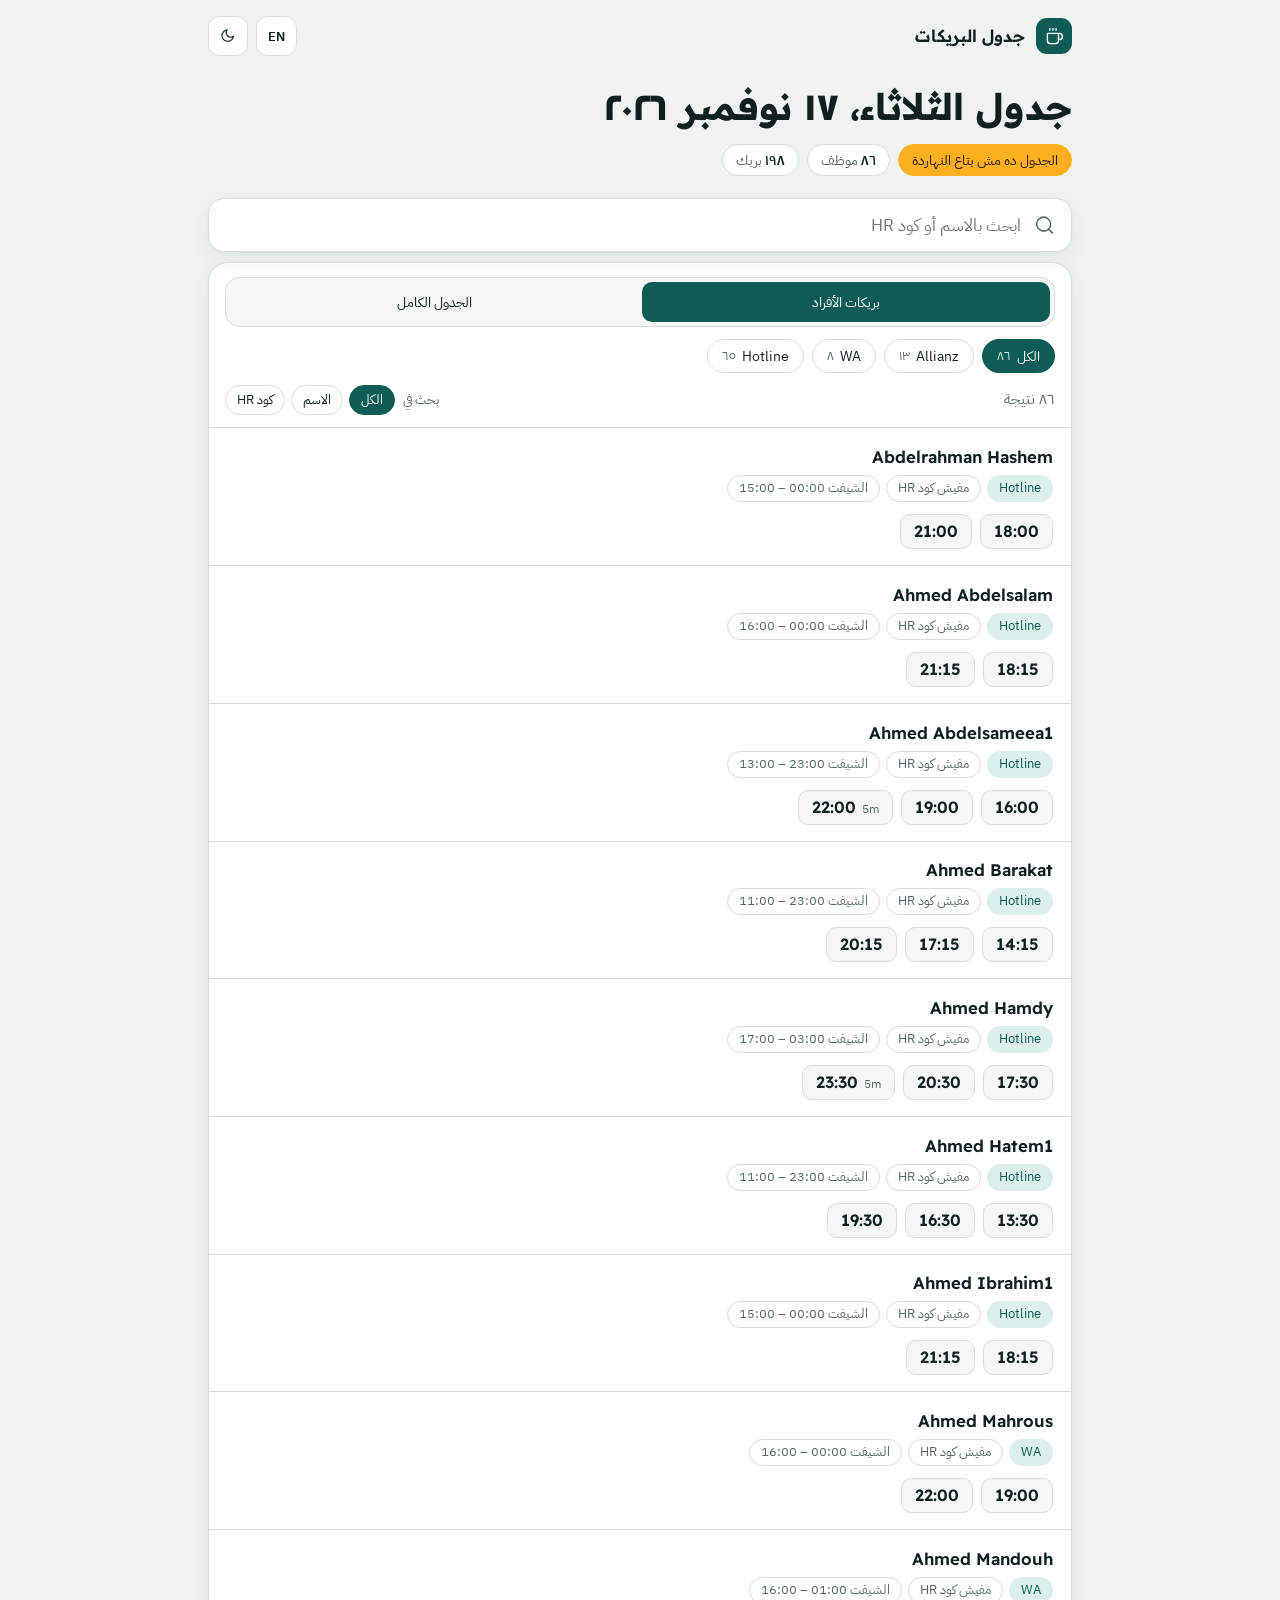
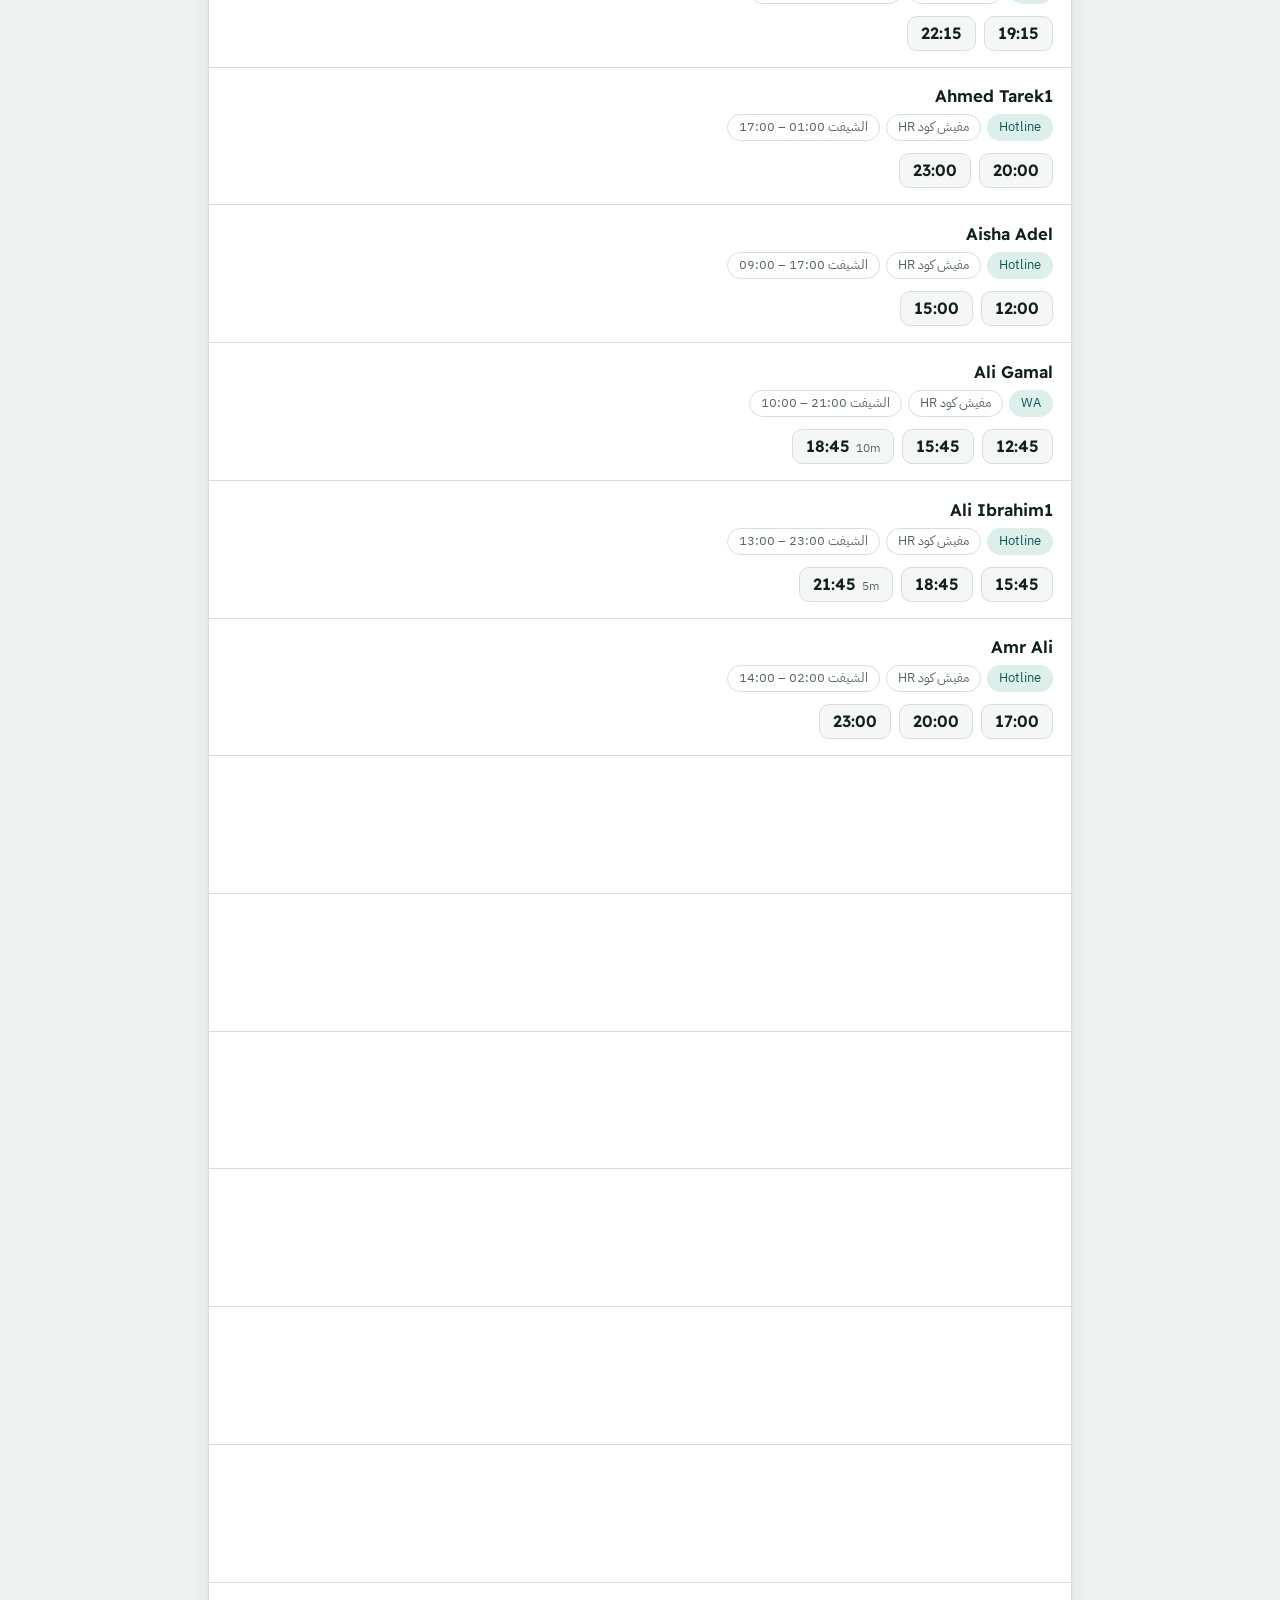
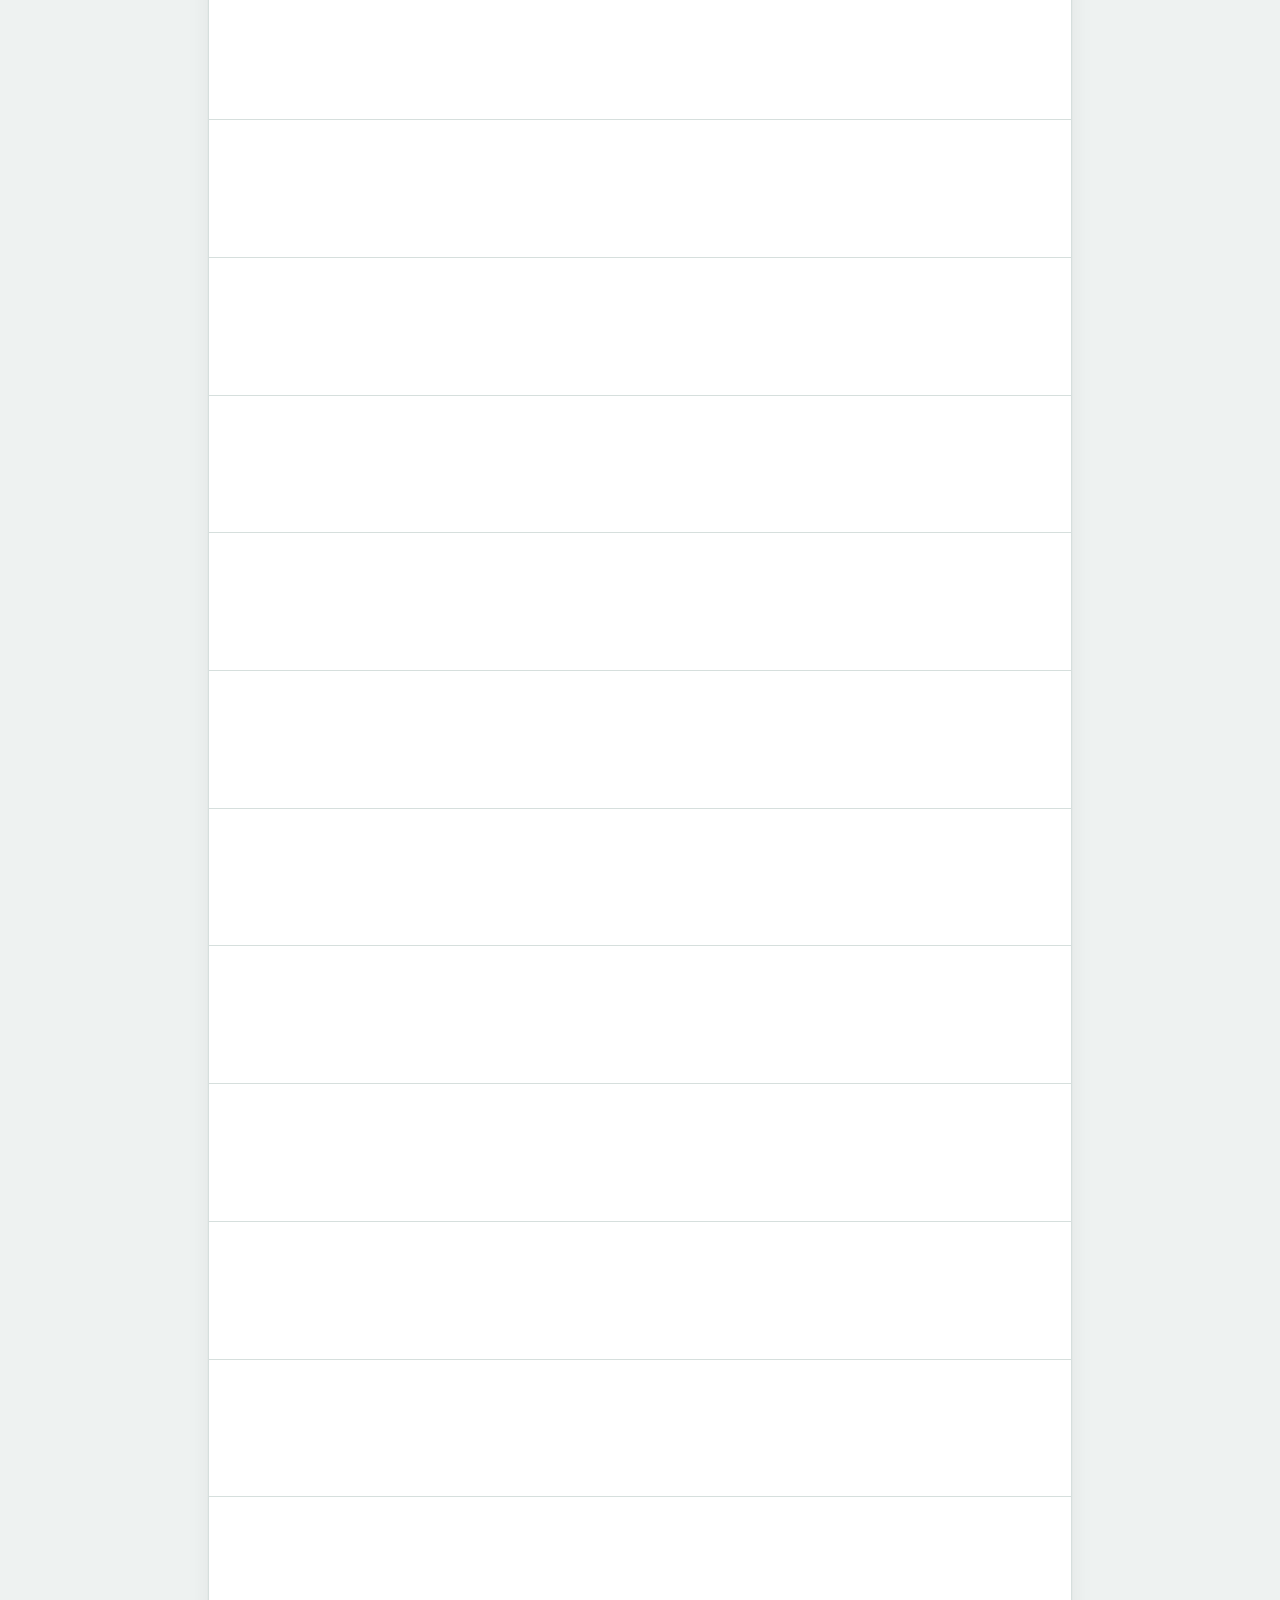
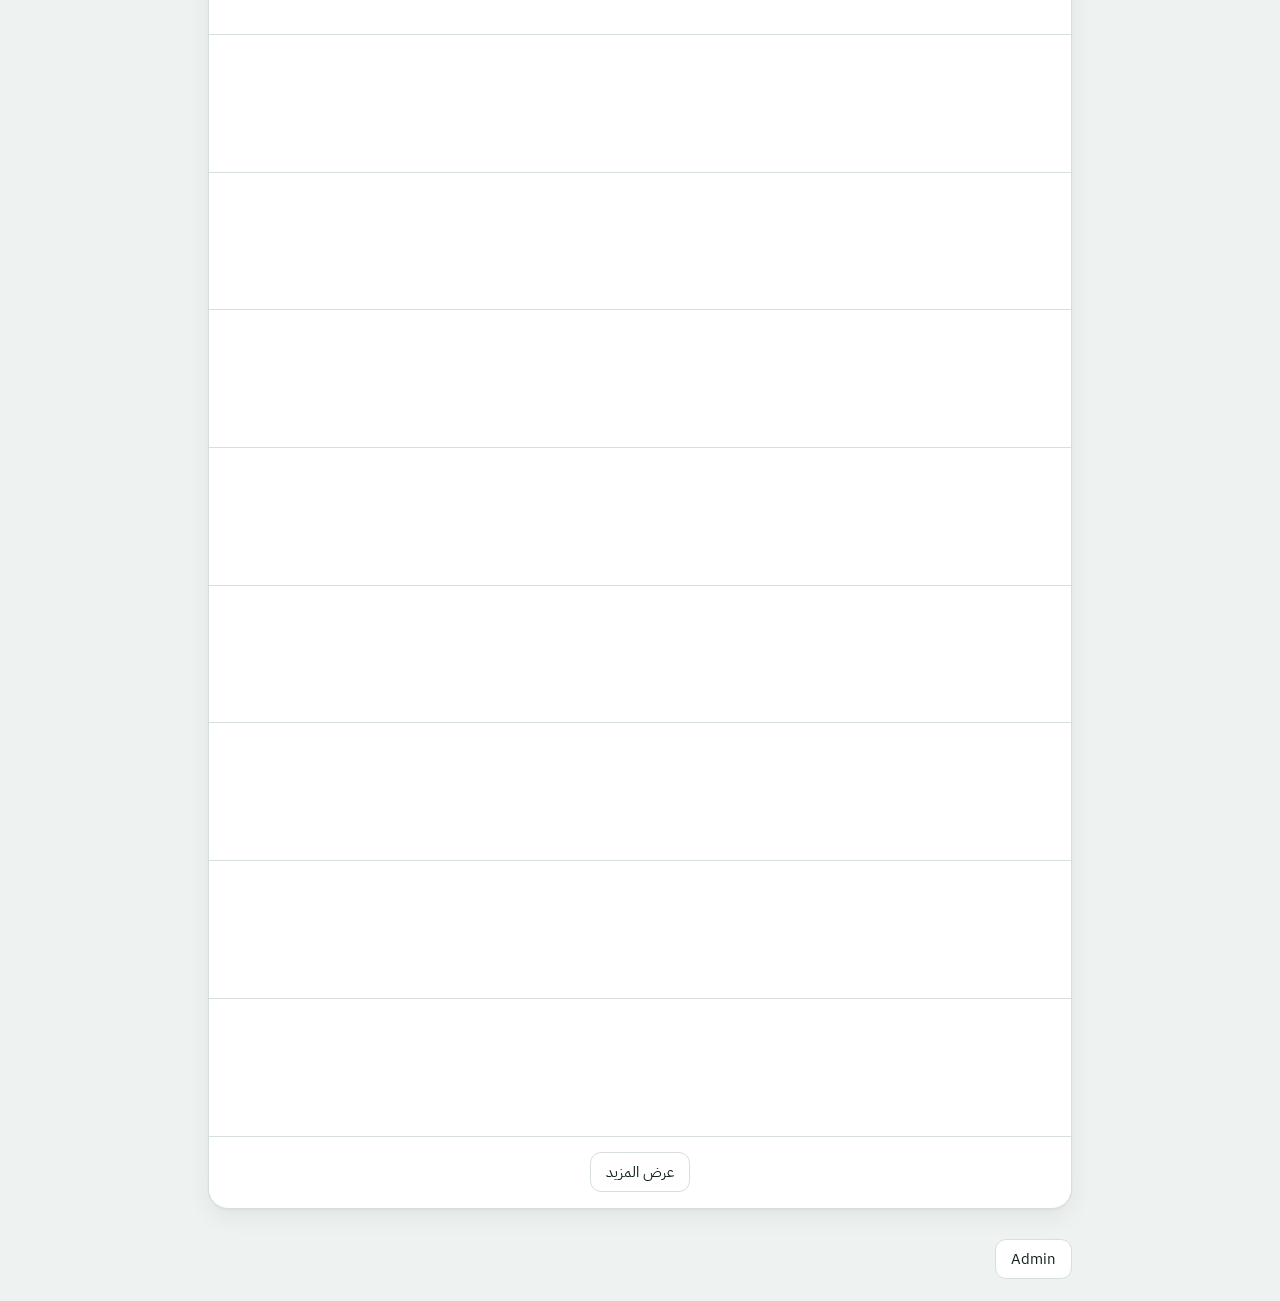
==== index.html @ 61643395 "Add files via upload" ====
<!doctype html>
<html lang="ar" dir="rtl">
<head>
<meta charset="utf-8">
<meta name="viewport" content="width=device-width, initial-scale=1, viewport-fit=cover">
<meta name="color-scheme" content="light dark">
<link rel="icon" href="data:image/svg+xml,%3Csvg xmlns=%27http://www.w3.org/2000/svg%27 viewBox=%270 0 100 100%27%3E%3Ccircle cx=%2750%27 cy=%2750%27 r=%2748%27 fill=%27%23f59e0b%27/%3E%3Ctext x=%2750%27 y=%2768%27 font-size=%2755%27 text-anchor=%27middle%27%3E%E2%98%95%3C/text%3E%3C/svg%3E">
<title>جدول البريكات</title>
<script>try{var t=localStorage.getItem("th")||(matchMedia("(prefers-color-scheme:dark)").matches?"dark":"light");document.documentElement.dataset.theme=t}catch(e){document.documentElement.dataset.theme="light"}try{if(localStorage.getItem("lg")==="en"){document.documentElement.lang="en";document.documentElement.dir="ltr"}}catch(e){}</script>
<link rel="preconnect" href="https://fonts.googleapis.com"><link rel="preconnect" href="https://fonts.gstatic.com" crossorigin>
<link href="https://fonts.googleapis.com/css2?family=IBM+Plex+Sans+Arabic:wght@400;500;600&family=Readex+Pro:wght@500;600;700&display=swap" rel="stylesheet">
<style>
:root{box-sizing:border-box;padding-top:env(safe-area-inset-top,0px);padding-bottom:env(safe-area-inset-bottom,0px);--bg:#eef2f1;--surf:#fff;--surf2:#f4f7f6;--ink:#10201f;--mut:#566866;--line:#d6dfdd;--pine:#0e5c55;--on:#fff;--mint:#dcefea;--glow:#ffb020;--ring:#b45309;--sh1:0 1px 2px rgb(10 40 36/.05),0 8px 24px rgb(10 40 36/.06);color-scheme:light}
:root[data-theme=dark]{--bg:#0b1312;--surf:#111c1b;--surf2:#152322;--ink:#e5f0ee;--mut:#8fa5a2;--line:#233634;--pine:#5fd1c2;--on:#04201c;--mint:#163532;--ring:#ffc27a;--sh1:0 1px 2px rgb(0 0 0/.3),0 8px 24px rgb(0 0 0/.25);color-scheme:dark}
*{box-sizing:border-box}
html{scroll-padding-top:calc(env(safe-area-inset-top,0px) + 84px);-webkit-text-size-adjust:100%}
body{margin:0;background:var(--bg);color:var(--ink);font:400 1rem/1.7 "IBM Plex Sans Arabic",Tahoma,system-ui,sans-serif;-webkit-font-smoothing:antialiased}
body::before{content:"";position:fixed;inset:0 0 auto;height:env(safe-area-inset-top,0px);background:var(--bg);z-index:20}
h1,h2,h3,.brand,.bt,.tr>b{font-family:"Readex Pro","IBM Plex Sans Arabic",Tahoma,sans-serif}
h1,h2,h3{text-wrap:balance}
.wrap{max-width:900px;margin:auto;padding:0 18px}
.ic{width:1.15em;height:1.15em;fill:none;stroke:currentColor;stroke-width:1.75;stroke-linecap:round;stroke-linejoin:round;flex:none}
:focus-visible{outline:3px solid var(--ring);outline-offset:2px}
[hidden]{display:none!important}

/* header */
.top .bar{display:flex;align-items:center;justify-content:space-between;gap:12px;padding-block:16px 4px}
.brand{display:flex;gap:11px;align-items:center;font-weight:600;font-size:1.05rem}
.mark{width:36px;height:36px;border-radius:11px;background:var(--pine);color:var(--on);display:grid;place-items:center}
.mark .ic{width:19px;height:19px}
.ibtn{width:40px;height:40px;border-radius:12px;border:1px solid var(--line);background:var(--surf);color:var(--ink);display:grid;place-items:center;cursor:pointer}
.ibtn:hover{border-color:var(--pine);background:var(--mint)}
.i-sun{display:none}:root[data-theme=dark] .i-sun{display:block}:root[data-theme=dark] .i-moon{display:none}

/* intro */
.intro{padding:22px 0 12px}
.intro h1{margin:0 0 12px;font-size:clamp(1.55rem,5vw,2.3rem);line-height:1.35;font-weight:700}
.stats{display:flex;flex-wrap:wrap;gap:8px;margin:0;padding:0;list-style:none}
.stats li{padding:3px 13px;border-radius:99px;background:var(--surf);border:1px solid var(--line);font-size:.9rem;color:var(--mut)}
.stats li b{color:var(--ink);font-weight:600}
.stats li.warn{background:var(--glow);border-color:var(--glow);color:#2a1a00}

/* sticky search */
.finder{position:sticky;top:env(safe-area-inset-top,0px);z-index:10;padding:10px 0;background:color-mix(in srgb,var(--bg) 90%,transparent);-webkit-backdrop-filter:blur(12px);backdrop-filter:blur(12px)}
.sb{position:relative}
.sb input{height:54px;padding-inline:50px 18px;font-size:1.05rem;border:1.5px solid var(--line);border-radius:16px;box-shadow:var(--sh1);-webkit-appearance:none;appearance:none}
.sb input:focus,.sb input:focus-visible{outline:none;border-color:var(--pine);box-shadow:0 0 0 4px color-mix(in srgb,var(--pine) 20%,transparent)}
.sb .ic{position:absolute;inset-inline-start:17px;top:50%;translate:0 -50%;color:var(--mut);width:21px;height:21px;pointer-events:none}

input,select{font:inherit;width:100%;height:44px;padding:0 14px;border:1px solid var(--line);border-radius:12px;background:var(--surf);color:var(--ink)}
input:focus,select:focus{border-color:var(--pine)}
input[type=file]{height:auto;padding:10px}
.btn{display:inline-flex;align-items:center;justify-content:center;gap:7px;height:40px;padding:0 15px;border-radius:11px;border:1px solid var(--line);background:var(--surf);color:var(--ink);font:inherit;font-size:.92rem;cursor:pointer;text-decoration:none;white-space:nowrap}
.btn:hover{border-color:var(--pine)}.btn:active{transform:scale(.97)}.btn:disabled{opacity:.5;cursor:not-allowed}
.btn.pri{background:var(--pine);color:var(--on);border-color:var(--pine)}
.btn.rm:hover{border-color:#c0392b;color:#c0392b}

/* panel + filters */
.panel{background:var(--surf);border:1px solid var(--line);border-radius:20px;box-shadow:var(--sh1);overflow:hidden}
.pnh{padding:14px 16px 12px;border-bottom:1px solid var(--line);display:grid;gap:12px}
.seg{display:flex;gap:8px;flex-wrap:wrap}
.sg{flex:none;height:34px;padding:0 14px;border-radius:99px;border:1px solid var(--line);background:var(--surf);color:var(--ink);font:inherit;font-size:.9rem;cursor:pointer;display:inline-flex;align-items:center}
.sg small{color:var(--mut);margin-inline-start:6px;font-size:.8rem}
.sg:hover{border-color:var(--pine)}
.sg[aria-pressed=true]{background:var(--pine);color:var(--on);border-color:var(--pine)}
.sg[aria-pressed=true] small{color:inherit;opacity:.85}
#vseg{display:grid;grid-template-columns:1fr 1fr;gap:4px;padding:4px;background:var(--surf2);border:1px solid var(--line);border-radius:14px}
#vseg .sg{height:40px;border:0;border-radius:10px;background:transparent;justify-content:center}
#vseg .sg[aria-pressed=true]{background:var(--pine);color:var(--on)}
.meta{display:flex;justify-content:space-between;align-items:center;gap:10px;flex-wrap:wrap}
.cnt{color:var(--mut);margin:0;font-size:.95rem}
#mseg{gap:6px;align-items:center}
#mseg .sg{height:30px;padding:0 11px;font-size:.82rem}
.ml{color:var(--mut);font-size:.82rem;margin-inline-end:2px}

/* person row */
.p{display:grid;gap:12px;padding:16px 18px;border-bottom:1px solid var(--line);content-visibility:auto;contain-intrinsic-size:auto 120px}
.p:last-child{border-bottom:0}
.p:hover{background:var(--surf2)}
.p h3{margin:0;font-size:1.05rem;font-weight:600;line-height:1.5;overflow-wrap:anywhere}
.chips{display:flex;gap:6px;flex-wrap:wrap;margin-top:6px}
.chip{padding:1px 11px;border-radius:99px;font-size:.82rem;border:1px solid var(--line);color:var(--mut)}
.chip.s{background:var(--mint);border-color:transparent;color:var(--pine)}
.loc{display:flex;gap:7px;color:var(--mut);font-size:.88rem;margin-top:8px}
.bk{display:flex;gap:8px;flex-wrap:wrap;margin-top:12px}
.bt{display:inline-flex;align-items:baseline;gap:6px;padding:6px 13px;border-radius:10px;background:var(--surf2);border:1px solid var(--line);font-size:1.02rem;font-weight:600;line-height:1.3;font-variant-numeric:tabular-nums}
.bt small{font:400 .78rem "IBM Plex Sans Arabic",sans-serif;color:var(--mut)}
.bt.past{opacity:.45}
.bt.nx{background:var(--glow);border-color:var(--glow);color:#2a1a00}
.bt.nx small{color:#2a1a00;opacity:.75}
.bt.nx::before{content:attr(data-nx);font:500 .72rem "IBM Plex Sans Arabic",sans-serif;padding:0 7px;border-radius:99px;background:#2a1a00;color:#ffe3a6;align-self:center;unicode-bidi:isolate}
.tm{display:grid;gap:6px;justify-items:start;min-width:150px}
.act{display:flex;gap:8px;flex-wrap:wrap}.act .btn{height:38px;padding:0 13px}
.hrw{display:flex;gap:6px;align-items:center}.hri{width:130px;height:38px}

/* full table view */
.tr{display:grid;grid-template-columns:64px 1fr;gap:12px;padding:14px 18px;border-bottom:1px solid var(--line);align-items:start}
.tr>b{font-size:1.05rem;font-variant-numeric:tabular-nums;font-weight:600;padding-top:2px}
.tg{display:grid;gap:8px;min-width:0}.tg small{color:var(--mut)}

.note{padding:22px 20px;color:var(--mut);text-align:center}
.more{display:flex;justify-content:center;padding:16px}
.foot{padding:30px 0 22px;margin:0}

/* admin */
.side{background:var(--surf);border:1px solid var(--line);border-radius:18px;padding:0 18px;margin-top:20px;box-shadow:var(--sh1)}
.side summary{list-style:none;cursor:pointer;padding:14px 0;font-weight:600;display:flex;justify-content:space-between;align-items:center}
.side summary::-webkit-details-marker{display:none}
.side summary>span{display:flex;align-items:center;gap:8px}
.side[open] summary{border-bottom:1px solid var(--line);margin-bottom:14px}
.side .cv{transition:transform .25s;color:var(--mut)}[dir=ltr] .side .cv{transform:scaleX(-1)}.side[open] .cv{transform:rotate(-90deg)}
.hint{margin:0 0 12px;padding:10px 14px;border-radius:12px;background:var(--mint);color:var(--pine);font-size:.92rem}
.hint.err{background:#fbe4e0;color:#8a2a1c}:root[data-theme=dark] .hint.err{background:#3a1e1a;color:#ffb4a5}
.f label{display:block;font-size:.82rem;color:var(--mut);margin-bottom:4px}
.fg{display:grid;grid-template-columns:repeat(auto-fit,minmax(min(100%,230px),1fr));gap:10px;margin-bottom:12px}
.tb{display:flex;gap:8px;flex-wrap:wrap;margin:6px 0 14px}
.dv{border:0;border-top:1px solid var(--line);margin:18px 0}
.ah{margin:6px 0 12px;font-size:1.05rem}
.chk{display:flex;gap:8px;align-items:center;margin-top:10px;font-size:.9rem;color:var(--mut)}.chk input{width:auto;height:auto}

@media (min-width:700px){.p{grid-template-columns:1fr auto;align-items:center}.act{flex-direction:column;align-items:stretch;min-width:124px}}
@media (prefers-reduced-motion:reduce){*{animation:none!important;transition:none!important}}
.top .tools{display:flex;gap:8px;align-items:center}
.ibtn.tl{width:auto;min-width:40px;padding:0 11px;font:600 .82rem "IBM Plex Sans Arabic",system-ui,sans-serif}
.side.sub{box-shadow:none;background:var(--surf2);margin:14px 0}
.ebx{display:grid;gap:10px;margin-top:12px}
.ebr{display:flex;gap:8px;align-items:center;flex-wrap:wrap}
.ebr .ebt{width:132px;height:42px}
.ebd{display:flex;gap:6px;align-items:center;color:var(--mut);font-size:.88rem}
.ebr .ebm{width:78px;height:42px}
.ebr .btn.rm{width:42px;height:42px;padding:0;font-size:1.25rem;line-height:1}
.ebx .tb{margin:2px 0 0}
</style>
</head>
<body>
<svg width="0" height="0" style="position:absolute" aria-hidden="true"><defs>
<symbol id="i-search" viewBox="0 0 24 24"><circle cx="11" cy="11" r="8"/><path d="m21 21-4.3-4.3"/></symbol>
<symbol id="i-pin" viewBox="0 0 24 24"><path d="M20 10c0 4.993-5.539 10.193-7.399 11.799a1 1 0 0 1-1.202 0C9.539 20.193 4 14.993 4 10a8 8 0 0 1 16 0"/><circle cx="12" cy="10" r="3"/></symbol>
<symbol id="i-phone" viewBox="0 0 24 24"><path d="M22 16.92v3a2 2 0 0 1-2.18 2 19.8 19.8 0 0 1-8.63-3.07 19.5 19.5 0 0 1-6-6A19.8 19.8 0 0 1 2.12 4.18 2 2 0 0 1 4.11 2h3a2 2 0 0 1 2 1.72c.13.96.36 1.9.7 2.81a2 2 0 0 1-.45 2.11L8.09 9.91a16 16 0 0 0 6 6l1.27-1.27a2 2 0 0 1 2.11-.45c.91.34 1.85.57 2.81.7A2 2 0 0 1 22 16.92z"/></symbol>
<symbol id="i-nav" viewBox="0 0 24 24"><polygon points="3 11 22 2 13 21 11 13 3 11"/></symbol>
<symbol id="i-pulse" viewBox="0 0 24 24"><path d="M10 2v2"/><path d="M14 2v2"/><path d="M6 2v2"/><path d="M16 8a1 1 0 0 1 1 1v8a4 4 0 0 1-4 4H7a4 4 0 0 1-4-4V9a1 1 0 0 1 1-1h14a4 4 0 1 1 0 8h-1"/></symbol>
<symbol id="i-chev" viewBox="0 0 24 24"><path d="m15 18-6-6 6-6"/></symbol>
<symbol id="i-up" viewBox="0 0 24 24"><path d="M21 15v4a2 2 0 0 1-2 2H5a2 2 0 0 1-2-2v-4"/><path d="m17 8-5-5-5 5"/><path d="M12 3v12"/></symbol>
<symbol id="i-moon" viewBox="0 0 24 24"><path d="M21 12.8A9 9 0 1 1 11.2 3a7 7 0 0 0 9.8 9.8z"/></symbol>
<symbol id="i-sun" viewBox="0 0 24 24"><circle cx="12" cy="12" r="4"/><path d="M12 2v2m0 16v2M4.9 4.9l1.4 1.4m11.4 11.4 1.4 1.4M2 12h2m16 0h2M4.9 19.1l1.4-1.4M17.7 6.3l1.4-1.4"/></symbol>
</defs></svg>
<header class="top"><div class="wrap bar"><div class="brand"><span class="mark"><svg class="ic" aria-hidden="true"><use href="#i-pulse"/></svg></span><span id="brand">جدول البريكات</span></div>
<div class="tools"><button class="ibtn tl" id="lang" type="button">EN</button><button class="ibtn" id="theme" type="button" aria-label="تبديل الوضع الليلي"><svg class="ic i-moon" aria-hidden="true"><use href="#i-moon"/></svg><svg class="ic i-sun" aria-hidden="true"><use href="#i-sun"/></svg></button></div></div></header>
<main id="app"></main>
<script type="application/json" id="data">{"u": "2026-11-17T20:52:47.543135+00:00", "d": [["Radwa Zenhom", "", "17:00", "03:00", "Allianz"], ["Habiba Mansour", "", "07:00", "16:00", "Allianz"], ["Mohamed ElMorsy", "", "12:00", "23:00", "Allianz"], ["Mohamed AbdElMohsen", "", "15:00", "01:00", "Allianz"], ["Esraa Ayman", "", "10:00", "20:00", "Allianz"], ["Ashrakat Mahmoud", "", "16:00", "01:00", "Allianz"], ["Omar Ali", "", "10:00", "22:00", "Allianz"], ["Heba Reda", "", "10:00", "22:00", "Allianz"], ["Mohamed Reda", "", "07:00", "16:00", "Allianz"], ["Menna Elsabagh", "", "09:00", "17:00", "Allianz"], ["Omar Abdelrazek", "", "11:00", "22:00", "Allianz"], ["Engy Kandil", "", "08:00", "16:00", "Allianz"], ["Ibrahim Swelam", "", "16:00", "00:00", "Allianz"], ["Ali Gamal", "", "10:00", "21:00", "WA"], ["Ahmed Mahrous", "", "16:00", "00:00", "WA"], ["Omar Saad", "", "16:00", "02:00", "WA"], ["Ahmed Mandouh", "", "16:00", "01:00", "WA"], ["Mohamed Mohy", "", "17:00", "03:00", "WA"], ["Mohamad Elsayed", "", "08:00", "17:00", "WA"], ["Mohamed Elwey", "", "08:00", "16:00", "WA"], ["Eman Mohamed", "", "08:00", "16:00", "WA"], ["Abdelrahman Hashem", "", "15:00", "00:00", "Hotline"], ["Ahmed Hamdy", "", "17:00", "03:00", "Hotline"], ["Ahmed Ibrahim1", "", "15:00", "00:00", "Hotline"], ["Ahmed Barakat", "", "11:00", "23:00", "Hotline"], ["Mariam Elhameed", "", "13:00", "22:00", "Hotline"], ["Nada Helmy", "", "10:00", "16:00", "Hotline"], ["Nadya Yasser", "", "09:00", "16:00", "Hotline"], ["Haidy Abdelmegeed", "", "10:00", "19:00", "Hotline"], ["Mohamed AbdElAtty", "", "15:00", "03:00", "Hotline"], ["Ali Ibrahim1", "", "13:00", "23:00", "Hotline"], ["Mai Othman", "", "09:00", "18:00", "Hotline"], ["Mennatullah Omar", "", "09:00", "18:00", "Hotline"], ["Mora Gerges", "", "12:00", "22:00", "Hotline"], ["Ahmed Abdelsameea1", "", "13:00", "23:00", "Hotline"], ["Yassmine Zeineldin", "", "09:00", "19:00", "Hotline"], ["Hamsa Youssef", "", "07:00", "14:00", "Hotline"], ["Amr Ali", "", "14:00", "02:00", "Hotline"], ["Hossam Ali", "", "11:00", "23:00", "Hotline"], ["Omar Abuarieda", "", "18:00", "01:00", "Hotline"], ["Omar Abdelwarth", "", "16:00", "01:00", "Hotline"], ["Rawan Mahmoud", "", "08:00", "16:00", "Hotline"], ["Nourhan Abdelmoteleb", "", "09:00", "17:00", "Hotline"], ["Mohamed Hagag", "", "11:00", "21:00", "Hotline"], ["Zeyad Anas", "", "11:00", "23:00", "Hotline"], ["Ahmed Tarek1", "", "17:00", "01:00", "Hotline"], ["Mazen ElDsowky", "", "11:00", "23:00", "Hotline"], ["Ahmed Hatem1", "", "11:00", "23:00", "Hotline"], ["Zayed Tarek", "", "15:00", "03:00", "Hotline"], ["Ahmed Abdelsalam", "", "16:00", "00:00", "Hotline"], ["Mohamed Khaled1", "", "17:00", "01:00", "Hotline"], ["Hossam Nagar", "", "18:00", "02:00", "Hotline"], ["Sara Elsayedv", "", "07:00", "16:00", "Hotline"], ["Kerolous Essam", "", "16:00", "00:00", "Hotline"], ["Yasmina Fekri", "", "07:00", "14:00", "Hotline"], ["Hager ElSayed", "", "07:00", "16:00", "Hotline"], ["Nourhan Sobhy", "", "08:00", "16:00", "Hotline"], ["Mahmoud Rashad", "", "17:00", "01:00", "Hotline"], ["Yomna Ali", "", "09:00", "17:00", "Hotline"], ["Mariyam Saeed", "", "08:00", "16:00", "Hotline"], ["Kholoud Allam", "", "09:00", "17:00", "Hotline"], ["Sara Rezk", "", "09:00", "16:00", "Hotline"], ["Mayada Ayiad", "", "09:00", "17:00", "Hotline"], ["Malak Sayed", "", "11:00", "21:00", "Hotline"], ["Hagar Slama", "", "10:00", "22:00", "Hotline"], ["Hana ElFattah", "", "12:00", "22:00", "Hotline"], ["Mina Ayman", "", "16:00", "00:00", "Hotline"], ["Nadeen Hesham", "", "08:00", "16:00", "Hotline"], ["Dana Shafie", "", "11:00", "21:00", "Hotline"], ["Sandy Naguib", "", "10:00", "18:00", "Hotline"], ["Radwa Mohamed", "", "09:00", "17:00", "Hotline"], ["Aisha Adel", "", "09:00", "17:00", "Hotline"], ["Hannah Adel", "", "07:00", "15:00", "Hotline"], ["Mostafa Elnagar", "", "16:00", "00:00", "Hotline"], ["Armia Nassif", "", "10:00", "15:00", "Hotline"], ["Amr Said", "", "15:00", "01:00", "Hotline"], ["Mohamed Azab", "", "17:00", "03:00", "Hotline"], ["Hussein Awad", "", "16:00", "00:00", "Hotline"], ["Mohamed Abdelaziz", "", "13:00", "23:00", "Hotline"], ["Khaled Ismail", "", "18:00", "02:00", "Hotline"], ["Enayat Fouad", "", "08:00", "16:00", "Hotline"], ["Omar Saed", "", "08:00", "16:00", "Hotline"], ["Esraa Mostafa", "", "16:00", "00:00", "Hotline"], ["Shams Abdelhamid", "", "13:00", "22:00", "Hotline"], ["Nada Abdelrazek", "", "12:00", "22:00", "Hotline"], ["Shereen Abdelkreem", "", "08:00", "16:00", "Hotline"]], "b": {"date": "2026-11-17", "r": [["09:15", "Allianz", "Mohamed Reda", ""], ["09:15", "Hotline", "Yasmina Fekri", ""], ["09:15", "WA", "Mohamad Elsayed", ""], ["16:45", "Allianz", "Omar Abdelrazek", ""], ["16:45", "Hotline", "Mazen ElDsowky", ""], ["09:30", "Hotline", "Hannah Adel", ""], ["17:00", "Hotline", "Hossam Ali", ""], ["17:00", "Hotline", "Amr Ali", ""], ["09:45", "Hotline", "Sara Elsayedv", ""], ["17:15", "Allianz", "Radwa Zenhom", ""], ["17:15", "Hotline", "Ahmed Barakat", ""], ["17:15", "Hotline", "Amr Said", ""], ["17:15", "WA", "Mohamed Mohy", ""], ["10:00", "Allianz", "Habiba Mansour", ""], ["10:00", "Hotline", "Hamsa Youssef", ""], ["17:30", "Allianz", "Mohamed AbdElMohsen", ""], ["17:30", "Hotline", "Zeyad Anas", ""], ["17:30", "Hotline", "Mohamed AbdElAtty", ""], ["17:30", "Hotline", "Ahmed Hamdy", ""], ["10:15", "Hotline", "Hager ElSayed", ""], ["17:45", "Allianz", "Mohamed ElMorsy", ""], ["17:45", "Hotline", "Yassmine Zeineldin", "5"], ["17:45", "Hotline", "Mora Gerges", ""], ["17:45", "Hotline", "Zayed Tarek", ""], ["17:45", "WA", "Omar Saad", ""], ["10:30", "Hotline", "Rawan Mahmoud", ""], ["10:30", "WA", "Mohamad Elsayed", ""], ["18:00", "Hotline", "Abdelrahman Hashem", ""], ["18:00", "Hotline", "Mina Ayman", ""], ["10:45", "Hotline", "Enayat Fouad", ""], ["10:45", "WA", "Mohamed Elwey", ""], ["18:15", "Hotline", "Ahmed Ibrahim1", ""], ["18:15", "Hotline", "Ahmed Abdelsalam", ""], ["18:15", "Hotline", "Mostafa Elnagar", ""], ["11:00", "Allianz", "Engy Kandil", ""], ["11:00", "Hotline", "Mariyam Saeed", ""], ["11:00", "Hotline", "Shereen Abdelkreem", ""], ["18:30", "Allianz", "Esraa Ayman", "5"], ["18:30", "Hotline", "Dana Shafie", "5"], ["18:30", "Hotline", "Hana ElFattah", ""], ["18:30", "Hotline", "Nada Abdelrazek", ""], ["11:15", "Hotline", "Nourhan Sobhy", ""], ["11:15", "Hotline", "Omar Saed", ""], ["11:15", "WA", "Eman Mohamed", ""], ["18:45", "Allianz", "Ibrahim Swelam", ""], ["18:45", "Hotline", "Hagar Slama", ""], ["18:45", "Hotline", "Ali Ibrahim1", ""], ["18:45", "Hotline", "Mohamed Abdelaziz", ""], ["18:45", "WA", "Ali Gamal", "10"], ["11:30", "Hotline", "Nadeen Hesham", ""], ["11:30", "Hotline", "Kholoud Allam", ""], ["19:00", "Allianz", "Ashrakat Mahmoud", ""], ["19:00", "Hotline", "Mariam Elhameed", ""], ["19:00", "Hotline", "Ahmed Abdelsameea1", ""], ["19:00", "Hotline", "Omar Abdelwarth", ""], ["19:00", "WA", "Ahmed Mahrous", ""], ["11:45", "Hotline", "Nadya Yasser", ""], ["11:45", "Hotline", "Yassmine Zeineldin", ""], ["11:45", "Hotline", "Mayada Ayiad", ""], ["19:15", "Allianz", "Omar Ali", ""], ["19:15", "Hotline", "Malak Sayed", "5"], ["19:15", "Hotline", "Shams Abdelhamid", ""], ["19:15", "Hotline", "Kerolous Essam", ""], ["19:15", "WA", "Ahmed Mandouh", ""], ["12:00", "Allianz", "Menna Elsabagh", ""], ["12:00", "Hotline", "Mennatullah Omar", ""], ["12:00", "Hotline", "Yomna Ali", ""], ["12:00", "Hotline", "Aisha Adel", ""], ["19:30", "Allianz", "Heba Reda", ""], ["19:30", "Hotline", "Mohamed Hagag", "5"], ["19:30", "Hotline", "Ahmed Hatem1", ""], ["19:30", "Hotline", "Esraa Mostafa", ""], ["12:15", "Hotline", "Mai Othman", ""], ["12:15", "Hotline", "Nourhan Abdelmoteleb", ""], ["12:15", "Hotline", "Radwa Mohamed", ""], ["19:45", "Allianz", "Omar Abdelrazek", "10"], ["19:45", "Hotline", "Mazen ElDsowky", ""], ["19:45", "Hotline", "Hussein Awad", ""], ["19:45", "Hotline", "Mohamed Khaled1", ""], ["12:30", "Allianz", "Esraa Ayman", ""], ["12:30", "Hotline", "Sara Rezk", ""], ["12:30", "Hotline", "Dana Shafie", ""], ["20:00", "Hotline", "Hossam Ali", ""], ["20:00", "Hotline", "Amr Ali", ""], ["20:00", "Hotline", "Ahmed Tarek1", ""], ["12:45", "Allianz", "Mohamed Reda", ""], ["12:45", "Hotline", "Hannah Adel", ""], ["12:45", "Hotline", "Hagar Slama", ""], ["12:45", "WA", "Ali Gamal", ""], ["20:15", "Allianz", "Radwa Zenhom", ""], ["20:15", "Hotline", "Ahmed Barakat", ""], ["20:15", "Hotline", "Amr Said", ""], ["20:15", "Hotline", "Mahmoud Rashad", ""], ["20:15", "WA", "Mohamed Mohy", ""], ["13:00", "Allianz", "Habiba Mansour", ""], ["13:00", "Hotline", "Sara Elsayedv", ""], ["13:00", "Hotline", "Haidy Abdelmegeed", ""], ["13:00", "Hotline", "Armia Nassif", ""], ["20:30", "Allianz", "Mohamed AbdElMohsen", ""], ["20:30", "Hotline", "Zeyad Anas", ""], ["20:30", "Hotline", "Mohamed AbdElAtty", ""], ["20:30", "Hotline", "Ahmed Hamdy", ""], ["13:15", "Allianz", "Omar Ali", ""], ["13:15", "Hotline", "Nada Helmy", ""], ["13:15", "Hotline", "Sandy Naguib", ""], ["13:15", "Hotline", "Malak Sayed", ""], ["20:45", "Allianz", "Mohamed ElMorsy", "10"], ["20:45", "Hotline", "Mora Gerges", "5"], ["20:45", "Hotline", "Zayed Tarek", ""], ["20:45", "Hotline", "Mohamed Azab", ""], ["20:45", "WA", "Omar Saad", ""], ["13:30", "Allianz", "Heba Reda", ""], ["13:30", "Hotline", "Hager ElSayed", ""], ["13:30", "Hotline", "Mohamed Hagag", ""], ["13:30", "Hotline", "Ahmed Hatem1", ""], ["21:00", "Hotline", "Armia Nassif", ""], ["21:00", "Hotline", "Abdelrahman Hashem", ""], ["21:00", "Hotline", "Mina Ayman", ""], ["13:45", "Allianz", "Omar Abdelrazek", ""], ["13:45", "Hotline", "Rawan Mahmoud", ""], ["13:45", "Hotline", "Enayat Fouad", ""], ["13:45", "Hotline", "Mazen ElDsowky", ""], ["13:45", "WA", "Mohamed Elwey", ""], ["21:15", "Hotline", "Ahmed Ibrahim1", ""], ["21:15", "Hotline", "Ahmed Abdelsalam", ""], ["21:15", "Hotline", "Mostafa Elnagar", ""], ["14:00", "Allianz", "Engy Kandil", ""], ["14:00", "Hotline", "Mariyam Saeed", ""], ["14:00", "Hotline", "Shereen Abdelkreem", ""], ["14:00", "Hotline", "Hossam Ali", ""], ["21:30", "Hotline", "Hana ElFattah", "5"], ["21:30", "Hotline", "Nada Abdelrazek", "5"], ["21:30", "Hotline", "Omar Abuarieda", ""], ["14:15", "Hotline", "Nourhan Sobhy", ""], ["14:15", "Hotline", "Omar Saed", ""], ["14:15", "Hotline", "Ahmed Barakat", ""], ["14:15", "WA", "Eman Mohamed", ""], ["21:45", "Allianz", "Ibrahim Swelam", ""], ["21:45", "Hotline", "Ali Ibrahim1", "5"], ["21:45", "Hotline", "Mohamed Abdelaziz", "5"], ["21:45", "Hotline", "Khaled Ismail", ""], ["14:30", "Hotline", "Nadeen Hesham", ""], ["14:30", "Hotline", "Kholoud Allam", ""], ["14:30", "Hotline", "Zeyad Anas", ""], ["22:00", "Allianz", "Ashrakat Mahmoud", ""], ["22:00", "Hotline", "Ahmed Abdelsameea1", "5"], ["22:00", "Hotline", "Omar Abdelwarth", ""], ["22:00", "WA", "Ahmed Mahrous", ""], ["14:45", "Allianz", "Mohamed ElMorsy", ""], ["14:45", "Hotline", "Yassmine Zeineldin", ""], ["14:45", "Hotline", "Mayada Ayiad", ""], ["14:45", "Hotline", "Mora Gerges", ""], ["22:15", "Hotline", "Kerolous Essam", ""], ["22:15", "Hotline", "Hossam Nagar", ""], ["22:15", "WA", "Ahmed Mandouh", ""], ["15:00", "Allianz", "Menna Elsabagh", ""], ["15:00", "Hotline", "Mennatullah Omar", ""], ["15:00", "Hotline", "Yomna Ali", ""], ["15:00", "Hotline", "Aisha Adel", ""], ["22:30", "Hotline", "Esraa Mostafa", ""], ["15:15", "Hotline", "Mai Othman", ""], ["15:15", "Hotline", "Nourhan Abdelmoteleb", ""], ["15:15", "Hotline", "Radwa Mohamed", ""], ["22:45", "Hotline", "Hussein Awad", ""], ["22:45", "Hotline", "Mohamed Khaled1", ""], ["15:30", "Allianz", "Esraa Ayman", ""], ["15:30", "Hotline", "Dana Shafie", ""], ["15:30", "Hotline", "Hana ElFattah", ""], ["15:30", "Hotline", "Nada Abdelrazek", ""], ["23:00", "Hotline", "Amr Ali", ""], ["23:00", "Hotline", "Ahmed Tarek1", ""], ["23:00", "Hotline", "Mohamed Azab", ""], ["15:45", "Hotline", "Hagar Slama", ""], ["15:45", "Hotline", "Ali Ibrahim1", ""], ["15:45", "Hotline", "Mohamed Abdelaziz", ""], ["15:45", "WA", "Ali Gamal", ""], ["23:15", "Allianz", "Radwa Zenhom", "5"], ["23:15", "Hotline", "Amr Said", "5"], ["23:15", "Hotline", "Mahmoud Rashad", ""], ["23:15", "WA", "Mohamed Mohy", "5"], ["16:00", "Hotline", "Haidy Abdelmegeed", ""], ["16:00", "Hotline", "Mariam Elhameed", ""], ["16:00", "Hotline", "Ahmed Abdelsameea1", ""], ["23:30", "Allianz", "Mohamed AbdElMohsen", "5"], ["23:30", "Hotline", "Mohamed AbdElAtty", ""], ["23:30", "Hotline", "Ahmed Hamdy", "5"], ["23:30", "Hotline", "Khaled Ismail", ""], ["16:15", "Allianz", "Omar Ali", ""], ["16:15", "Hotline", "Sandy Naguib", ""], ["16:15", "Hotline", "Malak Sayed", ""], ["16:15", "Hotline", "Shams Abdelhamid", ""], ["23:45", "Hotline", "Zayed Tarek", ""], ["23:45", "Hotline", "Mohamed Azab", "5"], ["23:45", "Hotline", "Hossam Nagar", ""], ["23:45", "WA", "Omar Saad", "5"], ["16:30", "Allianz", "Heba Reda", ""], ["16:30", "Hotline", "Mohamed Hagag", ""], ["16:30", "Hotline", "Ahmed Hatem1", ""]]}}</script>
<script>
(()=>{
const $=s=>document.querySelector(s);
const esc=s=>String(s??'').replace(/[&<>"]/g,c=>({'&':'&amp;','<':'&lt;','>':'&gt;','"':'&quot;'}[c]));
const nz=s=>String(s||'').toLowerCase().replace(/[\u064B-\u0652\u0640]/g,'').replace(/[أإآٱ]/g,'ا').replace(/ة/g,'ه').replace(/ى/g,'ي').replace(/[٠-٩]/g,d=>d.charCodeAt(0)-1632).replace(/\s+/g,' ');
let lang='ar';try{lang=localStorage.getItem('lg')==='en'?'en':'ar'}catch(e){}
const ar=n=>Number(n).toLocaleString(lang==='ar'?'ar-EG':'en-US');
const tm=s=>{if(typeof s==='number'&&s>0&&s<1){const t=Math.round(s*1440);return String(t/60|0).padStart(2,'0')+':'+String(t%60).padStart(2,'0')}const m=/(\d{1,2}):(\d{2})/.exec(String(s??''));return m?m[1].padStart(2,'0')+':'+m[2]:''};
const mm=t=>{const [h,m]=t.split(':');return +h*60+ +m};
let D;try{D=JSON.parse($('#data').textContent)}catch(e){D={}}
D.d=D.d||[];D.b=D.b||{date:'',r:[]};
let unlocked=false,dirty=false,edit=-1,st={q:'',m:'all',g:'',lim:40,v:'p'};
$('#theme').onclick=()=>{const r=document.documentElement,t=r.dataset.theme==='dark'?'light':'dark';r.dataset.theme=t;try{localStorage.setItem('th',t)}catch(e){}};
$('#lang').onclick=()=>setLang(lang==='ar'?'en':'ar');
addEventListener('beforeunload',e=>{if(dirty&&(!SRV||saving)){e.preventDefault();e.returnValue=''}});

/* ---------- i18n ---------- */
let eb=null,PUB=null,STAT=false,GH=null,ghOpen=false;try{GH=JSON.parse(localStorage.getItem('ghc')||'null')}catch(e){}
const ghOk=()=>!!(GH&&GH.o&&GH.r&&GH.t);
const LG={
ar:{
title:`جدول البريكات`,themeLbl:`تبديل الوضع الليلي`,
sched:d=>`جدول ${d}`,noSched:`لسه مفيش جدول`,notToday:`الجدول ده مش بتاع النهاردة`,
statEmp:n=>`<b>${ar(n)}</b> موظف`,statBrk:n=>`<b>${ar(n)}</b> بريك`,
searchPh:`ابحث بالاسم أو كود HR`,searchLbl:`بحث`,
vP:`بريكات الأفراد`,vF:`الجدول الكامل`,searchIn:`بحث في`,mAll:`الكل`,mName:`الاسم`,mHr:`كود HR`,
all:`الكل`,noHrF:`من غير كود HR`,sep:`، `,
results:n=>`${ar(n)} نتيجة`,fullHdr:d=>`جدول يوم ${d}`,
noRes:`مفيش نتيجة.`,noSchedYet:`لسه مفيش جدول متسجل.`,noResHint:`مفيش نتيجة. جرّب جزء تاني من الاسم أو الكود.`,noData:`لسه مفيش بيانات متسجلة.`,more:`عرض المزيد`,
shift:`الشيفت`,noHr:`مفيش كود HR`,next:`الجاي`,goldNote:`اللون الذهبي = بريكك الجاي.`,noBrk:`مفيش بريك متسجل ليك في جدول النهاردة.`,
save:`حفظ`,cancel:`إلغاء`,edit:`تعديل`,del:`حذف`,addList:`إضافة للقايمة`,editBrk:`تعديل البريكات`,
confirmDel:n=>`تحذف ${n} من قايمة الموظفين؟`,
srvSaving:`جاري الحفظ على السيرفر…`,srvSaved:`تم الحفظ على السيرفر وبقى ظاهر للكل.`,srvPwRej:`الرقم السري مش مقبول. اقفل Admin وادخل تاني.`,srvFail:`الحفظ فشل. جرّب تاني.`,srvNone:`مقدرتش أوصل للسيرفر. جرّب تاني.`,
hrDup:n=>`الكود ده مستخدم عند ${n}`,
pwNeed:s=>`لسه مفيش رقم سري. اكتب رقم سري جديد (6 حروف أو أرقام على الأقل) واضغط حفظ. `+(s?`وأي تعديل بتعمله هيتحفظ على السيرفر تلقائيًا.`:`بعد ما تخلّص تعديلاتك نزّل الملف المحدّث وارفعه على الاستضافة.`),
pwEnter:`اكتب الرقم السري عشان تفتح Admin.`,pwPh:`الرقم السري`,pwSet:`حفظ الرقم السري`,pwOpen:`فتح`,showPw:`إظهار الرقم أثناء الكتابة`,pw6:`الرقم السري لازم يكون 6 حروف أو أرقام على الأقل.`,checking:`جاري التحقق…`,pwWrong:`الرقم السري غلط.`,problem:`حصلت مشكلة. جرّب تاني.`,
unsaved:`فيه تعديلات لسه متنزّلتش. دوس "تنزيل النسخة المحدّثة" وارفع الملف على الاستضافة عشان تظهر للكل.`,
adminStat:(d,nb,nd,nc,un)=>`${d?`جدول يوم ${esc(d)}: ${ar(nb)} بريك.`:`لسه مفيش جدول.`} ${ar(nd)} موظف في القايمة، منهم ${ar(nc)} من غير كود HR.${un?` وفيه ${ar(un)} اسم في الجدول مش في القايمة.`:``}`,
addMissing:`إضافة الأسماء الناقصة للقايمة`,
brkTitle:`البريكات`,
genHint:`اختار التاريخ وادوس "ولّد من قايمة الموظفين الحالية" (بتستخدم دخول وخروج كل موظف في القايمة)، أو ارفع ملف الشيفتات من "رفع ملفات". القواعد: ١٥ دقيقة لكل ٤ ساعات، وكل بريك بعد ساعتين وربع لحد ٣ ونص من اللي قبله، ومفيش اتنين من WA أو Allianz مع بعض، وHotline اتنين بس لو مفيش حل تاني. الجدول الجديد بيستبدل القديم. ولتعديل بريكات موظف بإيدك دوس "تعديل البريكات" في كارته.`,
dateLbl:`تاريخ الجدول`,genCur:`ولّد من قايمة الموظفين الحالية`,xlsBtn:`تنزيل البريكات (Excel)`,
upTitle:`رفع ملفات (اختياري)`,shiftFile:`ملف الشيفتات`,shiftHint:`ارفع ملف الشيفتات (Name, In, Out, Group) والصفحة تحدّث الموظفين وتولّد البريكات للتاريخ المختار.`,
upDay:`رفع جدول اليوم`,upHint:`ارفع جدول اليوم (BreakSchedule…xlsx) وهيستبدل جدول امبارح. أو ارفع ملف أسماء وأكواد (Name, HR Code…) وهيتدمج مع القايمة. الصفحة بتعرف نوع الملف لوحدها، وقايمة الأسماء والأكواد بتفضل زي ما هي لما تغيّر الجدول.`,fileLbl:`ملف`,
tpl:`تنزيل قايمة الموظفين (CSV) لإضافة الأكواد`,
addEmp:`إضافة موظف`,editEmp:`تعديل موظف`,lName:`الاسم *`,lHr:`كود HR`,lGrp:`المجموعة`,lIn:`دخول (اختياري)`,lOut:`خروج (اختياري)`,add:`إضافة`,saveEdit:`حفظ التعديل`,
dlBackup:`تنزيل نسخة احتياطية`,dlUpd:`تنزيل النسخة المحدّثة`,lock:`قفل Admin`,
chPw:`تغيير الرقم السري`,newPwPh:`رقم سري جديد (6 أو أكتر)`,newPwLbl:`رقم سري جديد`,saveNewPw:`حفظ الرقم الجديد`,
pw6b:`الرقم السري لازم يكون 6 على الأقل.`,saving:`جاري الحفظ…`,pwSaved:`الرقم الجديد اتحفظ.`,pwChgFail:`مقدرتش أغيّر الرقم. جرّب تاني.`,pwSavedDl:`الرقم الجديد اتحفظ. نزّل النسخة المحدّثة وارفعها.`,
enterName:`اكتب الاسم.`,timeFmt:`اكتب الوقت بالشكل ده: 08:00`,nameDup:`الاسم ده موجود بالفعل. استخدم تعديل بدل إضافة.`,hrUsed:n=>`الكود ده مستخدم عند ${n}.`,savedEdit:`اتحفظ التعديل.`,added:`اتضاف الموظف. ممكن تضيف اللي بعده.`,
errHdr:`مش لاقي صف العناوين (Break time)`,errZip:`الملف مش xlsx سليم`,errOld:`المتصفح ده قديم. استخدم Edge أو Chrome حديث، أو احفظ الملف CSV`,errNoSheet:`مفيش شيت في الملف`,errNoData:`مش لاقي بيانات الشيت`,errFmt:`الصيغة دي مش مدعومة. احفظ الملف بصيغة xlsx أو csv`,errNoBrk:`مفيش بريكات في الجدول ده`,errEmpty:`الملف فاضي`,errName:`مش لاقي عمود الاسم (Name)`,errNoShift:`مفيش موظفين ليهم وقت دخول وخروج في الملف`,errNoShiftL:`مفيش موظفين ليهم وقت دخول وخروج في القايمة.`,errGen:`خطأ`,
reading:`جاري قراءة الملف…`,readFail:m=>`مقدرتش أقرأ الملف: ${m}`,
schedSaved:(d,n,un,s)=>`اتسجّل جدول ${d||`اليوم`}: ${ar(n)} بريك.${un?` فيه ${ar(un)} اسم مش في قايمة الموظفين، دوس "إضافة الأسماء الناقصة".`:``} ${s?``:`متنساش تنزّل النسخة المحدّثة.`}`,
rosterUpd:(up,ad,s)=>`اتحدّث ${ar(up)} موظف واتضاف ${ar(ad)} جديد. ${s?``:`متنساش تنزّل النسخة المحدّثة.`}`,
rosterPre:(up,ad)=>`اتحدّث ${ar(up)} موظف واتضاف ${ar(ad)} جديد. `,
remind:`متنساش تنزّل النسخة المحدّثة.`,
genNone:`مفيش بريكات اتولّدت. اتأكد إن الشيفتات ٤ ساعات أو أكتر.`,
genDone:(d,nb,n)=>`اتولّد جدول ${d}: ${ar(nb)} بريك لـ ${ar(n)} موظف.`,genSkip:n=>`${ar(n)} موظف شيفتهم أقل من ٤ ساعات فمن غير بريك.`,genEx:n=>`فيه ${ar(n)} وقت خرج فيه اتنين من WA أو Allianz مع بعض.`,genNoEx:`مفيش اتنين من WA أو Allianz خرجوا مع بعض.`,genHot:(h2,h3)=>`Hotline: ${ar(h2)} وقت خرج فيه اتنين${h3?`، و${ar(h3)} وقت خرج فيه تلاتة أو أكتر لأن القواعد دي مش بتسمح بأحسن من كده`:``}.`,genHotNone:`Hotline: ماحدش خرج مع حد.`,
dlDone:`اتنزّل الملف المحدّث. ارفعه على الاستضافة مكان القديم بنفس الاسم.`,
ebTimeLbl:`وقت البريك`,ebDurLbl:`المدة بالدقايق`,ebMin:`دقيقة`,ebDel:`حذف البريك`,ebAdd:`+ إضافة بريك`,ebDur:`المدة لازم تكون بين ١ و١٢٠ دقيقة.`,ebDup:`فيه بريكين في نفس الوقت.`,ebConf:l=>`فيه تعارض مع: ${l.join(`، `)}.\nتحفظ برضه؟`,
xNone:`مفيش جدول بريكات للتنزيل.`,xDone:`اتنزّل ملف الإكسيل.`,xBreaks:`البريكات`,xAgent:`حسب الموظف`,xTitle:d=>`جدول البريكات ${d}`,xName:`الاسم`,xGroup:`المجموعة`,xHr:`كود HR`,xIn:`دخول`,xOut:`خروج`,xBrk:`بريك`,
xBoard:`الجدول`,xTime:`الوقت`,xiBtn:`تنزيل البريكات (صورة)`,imgSub:(nb,n)=>`${ar(nb)} بريك · ${ar(n)} موظف`,imgDone:`اتنزّلت الصورة.`,
genRelax:n=>`${n} مقدروش يلتزموا بكل القواعد (البريك بين 9:15 و23:45 مع المسافة المطلوبة)، فبريكاتهم اتظبطت لأقرب حاجة. راجعهم من "تعديل البريكات".`
,ghTitle:`النشر على GitHub`,ghHint:`بتنشر الجدول من Admin على موقعك المجاني، والكل يفتح نفس اللينك. اكتب اسم حسابك على GitHub واسم المستودع والتوكن (بيتحفظوا على جهازك بس).`,ghUser:`اسم حساب GitHub`,ghRepo:`اسم المستودع (repo)`,ghToken:`التوكن (Token)`,ghSave:`حفظ الإعدادات`,ghClear:`مسح الإعدادات`,ghSaved:`اتحفظت. دوس "نشر التعديلات" لما تخلّص.`,ghMissing:`اكتب اسم الحساب والمستودع والتوكن.`,ghOk:`اتنشرت على GitHub. هتظهر للكل خلال دقيقة أو اتنين.`,ghAuth:`التوكن مش مقبول أو منتهي. اعمل توكن جديد.`,ghNF:`مش لاقي المستودع، أو التوكن مالوش صلاحية عليه (Contents: Read and write).`,ghFail:`النشر فشل. اتأكد من الإنترنت وجرّب تاني.`
,pubBtn:`نشر التعديلات`,pubUnsaved:`فيه تعديلات لسه متنشرتش. دوس "نشر التعديلات" عشان الكل يشوفها.`,pubWait:`جاري النشر…`,pubOk:`اتنشرت. الصفحة هتتحدّث عند كل اللي فاتحينها.`,pubNoRight:`مفيش عندك صلاحية النشر. لازم تكون صاحب الصفحة أو محرر فيها.`,pubConflict:`حد تاني نشر نسخة جديدة الأول. الصفحة هتتحدّث، راجع تعديلاتك وانشر تاني.`,pubFail:`النشر فشل. جرّب تاني.`
},
en:{
title:`Break Schedule`,themeLbl:`Toggle dark mode`,
sched:d=>`Schedule for ${d}`,noSched:`No schedule yet`,notToday:`This isn't today's schedule`,
statEmp:n=>`<b>${ar(n)}</b> employees`,statBrk:n=>`<b>${ar(n)}</b> breaks`,
searchPh:`Search by name or HR code`,searchLbl:`Search`,
vP:`Individual breaks`,vF:`Full schedule`,searchIn:`Search in`,mAll:`All`,mName:`Name`,mHr:`HR code`,
all:`All`,noHrF:`No HR code`,sep:`, `,
results:n=>`${ar(n)} ${n===1?`result`:`results`}`,fullHdr:d=>`Schedule for ${d}`,
noRes:`No results.`,noSchedYet:`No schedule has been recorded yet.`,noResHint:`No results. Try another part of the name or code.`,noData:`No data recorded yet.`,more:`Show more`,
shift:`Shift`,noHr:`No HR code`,next:`Next`,goldNote:`Gold = your next break.`,noBrk:`No break is recorded for you in this schedule.`,
save:`Save`,cancel:`Cancel`,edit:`Edit`,del:`Delete`,addList:`Add to list`,editBrk:`Edit breaks`,
confirmDel:n=>`Remove ${n} from the employee list?`,
srvSaving:`Saving to the server…`,srvSaved:`Saved to the server and now visible to everyone.`,srvPwRej:`Password not accepted. Lock Admin and sign in again.`,srvFail:`Saving failed. Try again.`,srvNone:`Couldn't reach the server. Try again.`,
hrDup:n=>`That code is already used by ${n}`,
pwNeed:s=>`No password set yet. Enter a new password (at least 6 letters or digits) and press Save. `+(s?`Any change you make will be saved to the server automatically.`:`When you finish editing, download the updated file and upload it to your hosting.`),
pwEnter:`Enter the password to open Admin.`,pwPh:`Password`,pwSet:`Save password`,pwOpen:`Open`,showPw:`Show password while typing`,pw6:`The password must be at least 6 letters or digits.`,checking:`Checking…`,pwWrong:`Wrong password.`,problem:`Something went wrong. Try again.`,
unsaved:`You have changes that haven't been downloaded. Press "Download updated copy" and upload the file to your hosting so everyone sees them.`,
adminStat:(d,nb,nd,nc,un)=>`${d?`Schedule for ${esc(d)}: ${ar(nb)} breaks.`:`No schedule yet.`} ${ar(nd)} employees on the list, ${ar(nc)} without an HR code.${un?` ${ar(un)} names in the schedule aren't on the list.`:``}`,
addMissing:`Add the missing names to the list`,
brkTitle:`Breaks`,
genHint:`Pick the date and press "Generate from the current employee list" (it uses each employee's in/out times), or upload a shifts file under "Upload files". Rules: 15 minutes per 4 hours; each break starts 2h15 to 3h30 after the previous one; never two WA or two Allianz together; two Hotline only when there is no other way. The new schedule replaces the old one. To change someone's breaks by hand, press "Edit breaks" on their card.`,
dateLbl:`Schedule date`,genCur:`Generate from the current employee list`,xlsBtn:`Download breaks (Excel)`,
upTitle:`Upload files (optional)`,shiftFile:`Shifts file`,shiftHint:`Upload a shifts file (Name, In, Out, Group). The page updates the employees and generates the breaks for the selected date.`,
upDay:`Upload today's schedule`,upHint:`Upload today's schedule (BreakSchedule…xlsx) and it replaces yesterday's. Or upload a names and codes file (Name, HR Code…) and it is merged into the list. The page detects the file type by itself, and the names and codes list stays as it is when you change the schedule.`,fileLbl:`File`,
tpl:`Download the employee list (CSV) to add codes`,
addEmp:`Add employee`,editEmp:`Edit employee`,lName:`Name *`,lHr:`HR code`,lGrp:`Group`,lIn:`In (optional)`,lOut:`Out (optional)`,add:`Add`,saveEdit:`Save changes`,
dlBackup:`Download backup`,dlUpd:`Download updated copy`,lock:`Lock Admin`,
chPw:`Change password`,newPwPh:`New password (6 or more)`,newPwLbl:`New password`,saveNewPw:`Save new password`,
pw6b:`The password must be at least 6 characters.`,saving:`Saving…`,pwSaved:`New password saved.`,pwChgFail:`Couldn't change the password. Try again.`,pwSavedDl:`New password saved. Download the updated copy and upload it.`,
enterName:`Enter a name.`,timeFmt:`Enter the time like this: 08:00`,nameDup:`That name already exists. Use Edit instead of Add.`,hrUsed:n=>`That code is already used by ${n}.`,savedEdit:`Changes saved.`,added:`Employee added. You can add the next one.`,
errHdr:`Couldn't find the header row (Break time)`,errZip:`This isn't a valid xlsx file`,errOld:`This browser is too old. Use a recent Edge or Chrome, or save the file as CSV`,errNoSheet:`The file has no sheet`,errNoData:`Couldn't find the sheet data`,errFmt:`This format isn't supported. Save the file as xlsx or csv`,errNoBrk:`This schedule has no breaks`,errEmpty:`The file is empty`,errName:`Couldn't find the Name column`,errNoShift:`No employees with in and out times in the file`,errNoShiftL:`No employees with in and out times on the list.`,errGen:`Error`,
reading:`Reading the file…`,readFail:m=>`Couldn't read the file: ${m}`,
schedSaved:(d,n,un,s)=>`Schedule ${d||`for today`} saved: ${ar(n)} breaks.${un?` ${ar(un)} names aren't on the employee list. Press "Add the missing names".`:``} ${s?``:`Don't forget to download the updated copy.`}`,
rosterUpd:(up,ad,s)=>`Updated ${ar(up)} employees and added ${ar(ad)} new. ${s?``:`Don't forget to download the updated copy.`}`,
rosterPre:(up,ad)=>`Updated ${ar(up)} employees and added ${ar(ad)} new. `,
remind:`Don't forget to download the updated copy.`,
genNone:`No breaks were generated. Make sure the shifts are 4 hours or longer.`,
genDone:(d,nb,n)=>`Generated the ${d} schedule: ${ar(nb)} breaks for ${ar(n)} employees.`,genSkip:n=>`${ar(n)} employees have shifts under 4 hours, so no break.`,genEx:n=>`${ar(n)} time slots have two WA or two Allianz out together.`,genNoEx:`No two WA or two Allianz are out together.`,genHot:(h2,h3)=>`Hotline: two out together in ${ar(h2)} time slots${h3?`, and three or more in ${ar(h3)} because these rules don't allow better`:``}.`,genHotNone:`Hotline: nobody is out together.`,
dlDone:`Updated file downloaded. Upload it to your hosting in place of the old one, with the same name.`,
ebTimeLbl:`Break time`,ebDurLbl:`Duration in minutes`,ebMin:`min`,ebDel:`Delete break`,ebAdd:`+ Add break`,ebDur:`Duration must be between 1 and 120 minutes.`,ebDup:`Two breaks have the same time.`,ebConf:l=>`Conflicts with: ${l.join(`, `)}.\nSave anyway?`,
xNone:`There is no break schedule to download.`,xDone:`Excel file downloaded.`,xBreaks:`Breaks`,xAgent:`By agent`,xTitle:d=>`Break schedule ${d}`,xName:`Name`,xGroup:`Group`,xHr:`HR code`,xIn:`In`,xOut:`Out`,xBrk:`Break`,
xBoard:`Board`,xTime:`Time`,xiBtn:`Download breaks (image)`,imgSub:(nb,n)=>`${ar(nb)} breaks · ${ar(n)} employees`,imgDone:`Image downloaded.`,
genRelax:n=>`${n} couldn't fit all the rules (breaks between 9:15 and 23:45 with the required spacing), so their breaks were adjusted as close as possible. Review them with "Edit breaks".`
,ghTitle:`Publish via GitHub`,ghHint:`Publishes the schedule from Admin to your free site, and everyone opens the same link. Enter your GitHub username, the repository name and the token (they are kept on this device only).`,ghUser:`GitHub username`,ghRepo:`Repository name`,ghToken:`Access token`,ghSave:`Save settings`,ghClear:`Clear settings`,ghSaved:`Saved. Press "Publish changes" when you're done.`,ghMissing:`Enter the username, repository and token.`,ghOk:`Published to GitHub. Everyone will see it within a minute or two.`,ghAuth:`The token was rejected or has expired. Create a new one.`,ghNF:`Repository not found, or the token has no access to it (Contents: Read and write).`,ghFail:`Publishing failed. Check your connection and try again.`
,pubBtn:`Publish changes`,pubUnsaved:`You have unpublished changes. Press "Publish changes" so everyone sees them.`,pubWait:`Publishing…`,pubOk:`Published. The page will refresh for everyone who has it open.`,pubNoRight:`You don't have permission to publish. You must be the page owner or an editor.`,pubConflict:`Someone else published a new version first. The page will refresh, review your changes and publish again.`,pubFail:`Publishing failed. Try again.`
}};
const _t=(k,...a)=>{const v=(LG[lang]&&LG[lang][k])??LG.ar[k];return typeof v==='function'?v(...a):v};
function applyLang(){
  const r=document.documentElement;r.lang=lang;r.dir=lang==='ar'?'rtl':'ltr';
  document.title=_t('title');$('#brand').textContent=_t('title');
  $('#theme').setAttribute('aria-label',_t('themeLbl'));
  const b=$('#lang');b.textContent=lang==='ar'?'EN':'ع';b.setAttribute('aria-label',lang==='ar'?'Switch to English':'التبديل إلى العربية');b.lang=lang==='ar'?'en':'ar';
}
function setLang(l){lang=l;try{localStorage.setItem('lg',l)}catch(e){}applyLang();build();if(unlocked)drawAdmin()}

/* ---------- sha-256 (works on plain http too) ---------- */
const K=[],H0=[];
(()=>{let n=2,c=0;while(c<64){let p=1;for(let i=2;i*i<=n;i++)if(n%i===0){p=0;break}if(p){if(c<8)H0[c]=Math.floor((Math.sqrt(n)%1)*4294967296);K[c]=Math.floor((Math.cbrt(n)%1)*4294967296);c++}n++}})();
function sha256(by){
  const l=by.length,nb=((l+8)>>6)+1,W=new Uint32Array(nb*16),w=new Uint32Array(64);
  for(let i=0;i<l;i++)W[i>>2]|=by[i]<<(24-8*(i&3));
  W[l>>2]|=0x80<<(24-8*(l&3));W[nb*16-1]=l*8;
  let h=H0.slice();
  for(let k=0;k<nb;k++){
    for(let i=0;i<16;i++)w[i]=W[k*16+i];
    for(let i=16;i<64;i++){const a=w[i-15],c=w[i-2];w[i]=(w[i-16]+(((a>>>7)|(a<<25))^((a>>>18)|(a<<14))^(a>>>3))+w[i-7]+(((c>>>17)|(c<<15))^((c>>>19)|(c<<13))^(c>>>10)))>>>0}
    let [a,b,c,d,e,f,g,q]=h;
    for(let i=0;i<64;i++){
      const t1=(q+(((e>>>6)|(e<<26))^((e>>>11)|(e<<21))^((e>>>25)|(e<<7)))+((e&f)^(~e&g))+K[i]+w[i])>>>0;
      const t2=((((a>>>2)|(a<<30))^((a>>>13)|(a<<19))^((a>>>22)|(a<<10)))+((a&b)^(a&c)^(b&c)))>>>0;
      q=g;g=f;f=e;e=(d+t1)>>>0;d=c;c=b;b=a;a=(t1+t2)>>>0;
    }
    h=[h[0]+a,h[1]+b,h[2]+c,h[3]+d,h[4]+e,h[5]+f,h[6]+g,h[7]+q].map(x=>x>>>0);
  }
  const o=new Uint8Array(32);h.forEach((x,i)=>{o[4*i]=x>>>24;o[4*i+1]=(x>>>16)&255;o[4*i+2]=(x>>>8)&255;o[4*i+3]=x&255});return o;
}
const u8=s=>new TextEncoder().encode(s),hx=a=>[...a].map(x=>x.toString(16).padStart(2,'0')).join(''),unh=h=>Uint8Array.from(h.match(/../g)||[],x=>parseInt(x,16));
const cat=(a,b)=>{const o=new Uint8Array(a.length+b.length);o.set(a);o.set(b,a.length);return o};
function kdf(pw,saltHex){const s=unh(saltHex);let d=sha256(cat(s,u8(pw)));for(let i=0;i<20000;i++)d=sha256(cat(d,s));return hx(d)}
const wait=()=>new Promise(r=>setTimeout(r,30));

/* ---------- page skeleton ---------- */
let app,PE=new Map(),UN=[];
const today=()=>{const d=new Date();return d.getFullYear()+'-'+String(d.getMonth()+1).padStart(2,'0')+'-'+String(d.getDate()).padStart(2,'0')};
const yday=()=>{const d=new Date();d.setDate(d.getDate()-1);return d.getFullYear()+'-'+String(d.getMonth()+1).padStart(2,'0')+'-'+String(d.getDate()).padStart(2,'0')};
const rl=t=>(mm(t)-(D.b.base||0)+1440)%1440;
const ab=t=>mm(t)<(D.b.base||0)?mm(t)+1440:mm(t);
function nowOf(){const n=new Date(),m=n.getHours()*60+n.getMinutes(),b=D.b.base||0;if(D.b.date===today())return m;if(b&&D.b.date===yday()&&m<b)return m+1440;return null}
const slots=n=>D.b.r.filter(x=>nz(x[2])===nz(n)).sort((a,b)=>rl(a[0])-rl(b[0]));
function index(){
  PE=new Map();D.d.forEach((r,i)=>PE.set(nz(r[0]),{r,i,u:0}));UN=[];
  D.b.r.forEach(x=>{const k=nz(x[2]);if(!PE.has(k)){const o={r:[x[2],'','','',x[1]],i:-1,u:1};PE.set(k,o);UN.push(o)}});
}
function stats(){
  const bd=D.b.date?new Date(D.b.date+'T12:00:00').toLocaleDateString(lang==='ar'?'ar-EG':'en-US',{weekday:'long',day:'numeric',month:'long',year:'numeric'}):'';
  $('#stt').innerHTML=`<h1>${bd?_t('sched',bd):_t('noSched')}</h1><ul class="stats">${D.b.date&&nowOf()===null?`<li class="warn">${_t('notToday')}</li>`:''}<li>${_t('statEmp',PE.size)}</li>${D.b.r.length?`<li>${_t('statBrk',D.b.r.length)}</li>`:''}</ul>`;
}
function ebStart(name){
  const o=PE.get(nz(name));if(!o)return;const sl=slots(name);
  eb={key:nz(name),name:o.r[0],g:(sl[0]&&sl[0][1])||o.r[4]||'',rows:sl.map(x=>({t:x[0],d:x[3]||'15'}))};
  if(!eb.rows.length)eb.rows.push({t:'',d:'15'});
  draw();
}
function build(){
  index();app=$('#app');
  app.innerHTML=`<section class="intro"><div class="wrap" id="stt"></div></section>
<div class="finder"><div class="wrap"><div class="sb"><svg class="ic" aria-hidden="true"><use href="#i-search"/></svg><input id="q" type="search" placeholder="${esc(_t('searchPh'))}" autocomplete="off" aria-label="${esc(_t('searchLbl'))}"></div></div></div>
<div class="wrap"><div class="panel"><div class="pnh"><div class="seg" id="vseg"></div><div class="seg" id="gseg"></div><div class="meta"><p class="cnt" id="cnt" aria-live="polite"></p><div class="seg" id="mseg"></div></div></div><div id="res"></div></div>
<div id="adm"></div><p class="foot"><button class="btn" id="adl">Admin</button></p></div>`;
  $('#q').value=st.q;
  stats();
  $('#vseg').innerHTML=[['p',_t('vP')],['f',_t('vF')]].map(([k,l])=>`<button class="sg" data-v="${k}" aria-pressed="${st.v===k}">${l}</button>`).join('');
  $('#mseg').innerHTML=`<span class="ml">${_t('searchIn')}</span>`+[['all',_t('mAll')],['name',_t('mName')],['hr',_t('mHr')]].map(([k,l])=>`<button class="sg" data-m="${k}" aria-pressed="${st.m===k}">${l}</button>`).join('');
  $('#q').oninput=e=>{st.q=e.target.value;st.lim=40;draw()};
  $('#mseg').onclick=e=>{const b=e.target.closest('[data-m]');if(!b)return;st.m=b.dataset.m;st.lim=40;$('#mseg').querySelectorAll('.sg').forEach(x=>x.setAttribute('aria-pressed',x.dataset.m===st.m));draw()};
  $('#vseg').onclick=e=>{const b=e.target.closest('[data-v]');if(!b)return;st.v=b.dataset.v;st.lim=40;$('#vseg').querySelectorAll('.sg').forEach(x=>x.setAttribute('aria-pressed',x.dataset.v===st.v));draw()};
  $('#gseg').onclick=e=>{const b=e.target.closest('[data-g]');if(!b)return;st.g=b.dataset.g;st.lim=40;draw()};
  $('#res').onclick=e=>{
    const b=e.target.closest('button');if(!b)return;
    if(b.id==='mr'){st.lim+=40;draw()}
    else if(b.dataset.ed!==undefined){edit=+b.dataset.ed;drawAdmin();$('#adm').scrollIntoView({behavior:'smooth'})}
    else if(b.dataset.del!==undefined){const r=D.d[+b.dataset.del];if(r&&confirm(_t('confirmDel',r[0]))){D.d.splice(+b.dataset.del,1);touch();edit=-1;upd()}}
    else if(b.dataset.hs!==undefined)saveHR(b.dataset.hs);
    else if(b.dataset.au!==undefined){const o=PE.get(nz(b.dataset.au));if(o&&o.u){D.d.push(o.r.slice());touch();upd()}}
    else if(b.dataset.eb!==undefined)ebStart(b.dataset.eb);
    else if(b.dataset.eba!==undefined&&eb){eb.rows.push({t:'',d:'15'});draw()}
    else if(b.dataset.ebx!==undefined&&eb){eb.rows.splice(+b.dataset.ebx,1);draw()}
    else if(b.dataset.ebc!==undefined){eb=null;draw()}
    else if(b.dataset.ebs!==undefined)ebSave();
  };
  $('#res').addEventListener('input',e=>{const el=e.target;if(!eb||el.dataset.i===undefined)return;const r=eb.rows[+el.dataset.i];if(!r)return;if(el.classList.contains('ebt'))r.t=el.value;else if(el.classList.contains('ebm'))r.d=el.value});
  $('#res').addEventListener('keydown',e=>{if(e.key==='Enter'&&e.target.classList.contains('hri'))saveHR(e.target.dataset.hn)});
  $('#adl').onclick=()=>{lockUI();$('#adm').scrollIntoView({behavior:'smooth'})};
  $('#adm').onclick=admClick;
  $('#adm').onchange=e=>{if(e.target.id==='fl'&&e.target.files[0])readFile(e.target.files[0]);else if(e.target.id==='gf'&&e.target.files[0])genFile(e.target.files[0]);else if(e.target.id==='gd')GD=e.target.value};
  $('#adm').addEventListener('keydown',e=>{if(e.key==='Enter'&&e.target.id==='pi')lockGo()});
  draw();
}
const upd=()=>{index();stats();draw();drawAdmin()};

/* ---------- search + list ---------- */
function matchP(o,terms){
  if(st.g==='__nc'){if(o.r[1])return false}else if(st.g&&o.r[4]!==st.g)return false;
  if(!terms.length)return true;
  const b=st.m==='name'?nz(o.r[0]):st.m==='hr'?nz(o.r[1]):nz(o.r[0]+' '+o.r[1]+' '+o.r[4]);
  return terms.every(t=>b.includes(t));
}
function card(o){
  const [n,h,a,b,g]=o.r,sl=slots(n),nowM=nowOf(),isT=nowM!==null,ed=unlocked&&eb&&eb.key===nz(n);
  let seen=false,anyNx=false;
  const chips=sl.map(x=>{let c='';if(isT){if(ab(x[0])+15<=nowM)c='past';else if(!seen){c='nx';seen=anyNx=true}}return `<span class="bt ${c}" dir="ltr" data-nx="${esc(_t('next'))}">${x[0]}${x[3]?`<small>${x[3]}m</small>`:''}</span>`}).join('');
  const editor=ed?`<div class="ebx">${eb.rows.map((r,i)=>`<div class="ebr"><input class="ebt" data-i="${i}" type="time" value="${esc(r.t)}" dir="ltr" aria-label="${esc(_t('ebTimeLbl'))}"><label class="ebd"><input class="ebm" data-i="${i}" type="number" min="1" max="120" value="${esc(r.d)}" dir="ltr" aria-label="${esc(_t('ebDurLbl'))}"><span>${_t('ebMin')}</span></label><button class="btn rm" data-ebx="${i}" aria-label="${esc(_t('ebDel'))}">×</button></div>`).join('')}<div class="tb"><button class="btn" data-eba>${_t('ebAdd')}</button><button class="btn pri" data-ebs>${_t('save')}</button><button class="btn" data-ebc>${_t('cancel')}</button></div><div id="ebm"></div></div>`:'';
  const body=ed?editor:(sl.length?`<div class="bk">${chips}</div>${anyNx?`<div class="loc"><span>${_t('goldNote')}</span></div>`:''}`:D.b.r.length?`<div class="loc"><span>${_t('noBrk')}</span></div>`:'');
  return `<article class="p"><div><h3>${esc(n)}</h3><div class="chips">${g?`<span class="chip s">${esc(g)}</span>`:''}${h?`<span class="chip" dir="ltr">HR ${esc(h)}</span>`:`<span class="chip">${_t('noHr')}</span>`}${a&&b?`<span class="chip">${_t('shift')} <bdi dir="ltr">${a} – ${b}</bdi></span>`:''}</div>
${body}</div>
${unlocked?`<div class="tm"><div class="hrw"><input class="hri" data-hn="${esc(n)}" value="${esc(h)}" placeholder="HR Code" dir="ltr" aria-label="HR Code"><button class="btn pri" data-hs="${esc(n)}">${_t('save')}</button></div><div class="act" style="flex-direction:row">${o.i>=0?`<button class="btn" data-ed="${o.i}">${_t('edit')}</button><button class="btn rm" data-del="${o.i}">${_t('del')}</button>`:`<button class="btn" data-au="${esc(n)}">${_t('addList')}</button>`}${ed?'':`<button class="btn" data-eb="${esc(n)}">${_t('editBrk')}</button>`}</div></div>`:''}</article>`;
}
function draw(){
  const terms=nz(st.q).trim().split(' ').filter(Boolean),gs={};
  PE.forEach(o=>{if(o.r[4])gs[o.r[4]]=(gs[o.r[4]]||0)+1});
  if(st.g==='__nc'&&!unlocked)st.g='';
  const nc=[...PE.values()].filter(o=>!o.r[1]).length;
  $('#gseg').innerHTML=[['',PE.size,_t('all')],...Object.entries(gs).map(([g,c])=>[g,c,g]),...(unlocked?[['__nc',nc,_t('noHrF')]]:[])].map(([g,c,l])=>`<button class="sg" data-g="${esc(g)}" aria-pressed="${st.g===g}">${esc(l)}<small>${ar(c)}</small></button>`).join('');
  if(st.v==='f'){
    const by={};D.b.r.forEach(x=>{(by[x[0]]=by[x[0]]||[]).push(x)});
    const times=Object.keys(by).sort((a,b)=>rl(a)-rl(b)),grp=[...new Set(D.b.r.map(x=>x[1]))];
    const html=times.map(t=>{
      const xs=by[t].filter(x=>{const o=PE.get(nz(x[2]));return o&&matchP(o,terms)});if(!xs.length)return '';
      return `<div class="tr"><b dir="ltr">${t}</b><div class="tg">${grp.map(g=>{const ns=xs.filter(x=>x[1]===g);return ns.length?`<div><span class="chip s">${esc(g)}</span> ${ns.map(x=>esc(x[2])+(x[3]?` <small dir="ltr">${x[3]}m</small>`:'')).join(_t('sep'))}</div>`:''}).join('')}</div></div>`}).join('');
    $('#cnt').textContent=D.b.r.length?_t('fullHdr',D.b.date||''):'';
    $('#res').innerHTML=html||`<div class="note">${D.b.r.length?_t('noRes'):_t('noSchedYet')}</div>`;
    return;
  }
  const L=[...PE.values()].filter(o=>matchP(o,terms)).sort((a,b)=>a.r[0].localeCompare(b.r[0],'en',{sensitivity:'base'}));
  $('#cnt').textContent=_t('results',L.length);
  $('#res').innerHTML=L.length?L.slice(0,st.lim).map(card).join('')+(L.length>st.lim?`<div class="more"><button class="btn" id="mr">${_t('more')}</button></div>`:''):`<div class="note">${PE.size?_t('noResHint'):_t('noData')}</div>`;
}

/* ---------- server storage (api.php) ---------- */
let SRV=false,SRVPW=false,PW='',saving=0;
async function api(action,body){
  const r=await fetch('api.php?action='+action,{method:'POST',headers:{'Content-Type':'application/json'},body:JSON.stringify({action,pw:PW,...body})});
  let j={};try{j=await r.json()}catch(e){}j.status=r.status;return j;
}
function touch(){dirty=true;if(SRV)persist()}
async function persist(){
  const el=()=>$('#sv-st');saving++;
  if(el())el().innerHTML=`<p class="hint">${_t('srvSaving')}</p>`;
  try{
    const j=await api('save',{data:{u:new Date().toISOString(),d:D.d,b:D.b}});saving--;
    if(j.ok){if(!saving)dirty=false;D.u=j.u||D.u;if(el())el().innerHTML=`<p class="hint">${_t('srvSaved')}</p>`}
    else if(el())el().innerHTML='<p class="hint err">'+(j.status===403?_t('srvPwRej'):_t('srvFail'))+'</p>';
  }catch(e){saving--;if(el())el().innerHTML=`<p class="hint err">${_t('srvNone')}</p>`}
}
function saveHR(name){
  const inp=[...document.querySelectorAll('.hri')].find(x=>x.dataset.hn===name),o=PE.get(nz(name));if(!inp||!o)return;
  const v=inp.value.trim().replace(/\s+/g,' ');
  if(v){const dup=D.d.findIndex(r=>r[1]&&nz(r[1])===nz(v)&&nz(r[0])!==nz(name));if(dup>=0){alert(_t('hrDup',D.d[dup][0]));return}}
  if(o.i>=0)D.d[o.i][1]=v;else D.d.push([o.r[0],v,'','',o.r[4]]);
  touch();upd();
}

/* ---------- admin: lock ---------- */
function lockUI(){
  if(unlocked){drawAdmin();return}
  const need=SRV?!SRVPW:!D.h;
  $('#adm').innerHTML=`<details class="side" open><summary><span>Admin</span></summary><p class="hint">${need?_t('pwNeed',SRV):_t('pwEnter')}</p><div class="fg"><input id="pi" type="password" autocomplete="${need?'new-password':'current-password'}" placeholder="${esc(_t('pwPh'))}" aria-label="${esc(_t('pwPh'))}"><button class="btn pri" id="pg">${need?_t('pwSet'):_t('pwOpen')}</button></div><label class="chk"><input type="checkbox" id="sp"> ${_t('showPw')}</label><div id="pe"></div></details>`;
  setTimeout(()=>{const i=$('#pi');if(i)i.focus()},300);
}
async function lockGo(){
  const v=$('#pi').value,pe=$('#pe'),need=SRV?!SRVPW:!D.h;
  if(need&&v.length<6){pe.innerHTML=`<p class="hint err">${_t('pw6')}</p>`;return}
  pe.innerHTML=`<p class="hint">${_t('checking')}</p>`;
  if(SRV){
    try{
      const j=need?await api('setpw',{new:v}):await api('check',{pw:v});
      if(j.ok){PW=v;SRVPW=true;unlocked=true;draw();drawAdmin();if(need)touch()}
      else pe.innerHTML='<p class="hint err">'+(j.status===403&&!need?_t('pwWrong'):_t('problem'))+'</p>';
    }catch(e){pe.innerHTML=`<p class="hint err">${_t('srvNone')}</p>`}
    return;
  }
  await wait();
  if(need){setPw(v);unlocked=true;draw();drawAdmin();return}
  if(kdf(v,D.s)===D.h){unlocked=true;draw();drawAdmin()}else pe.innerHTML=`<p class="hint err">${_t('pwWrong')}</p>`;
}
function setPw(v){const s=new Uint8Array(16);(window.crypto&&crypto.getRandomValues)?crypto.getRandomValues(s):s.forEach((_,i)=>s[i]=Math.random()*256);D.s=hx(s);D.h=kdf(v,D.s);dirty=true}

/* ---------- admin: panel ---------- */
let upOpen=false;
function drawAdmin(){
  if(!unlocked)return;
  const e=edit>=0?D.d[edit]:['','','','',''],nc=D.d.filter(r=>!r[1]).length;
  const groups=[...new Set([...D.d.map(r=>r[4]),...D.b.r.map(x=>x[1])].filter(Boolean))];
  const fld=(id,l,v,ph,dir)=>`<div class="f"><label for="${id}">${l}</label><input id="${id}" value="${esc(v)}" placeholder="${ph||''}" ${dir?'dir="ltr"':''} autocomplete="off"></div>`;
  const cv='<svg class="ic cv" aria-hidden="true"><use href="#i-chev"/></svg>';
  $('#adm').innerHTML=`<details class="side" open><summary><span>Admin</span>${cv}</summary>
${dirty&&!SRV?`<p class="hint">${_t(PUB||ghOk()?'pubUnsaved':'unsaved')}</p>`:''}
<div id="sv-st"></div><p class="cnt">${_t('adminStat',D.b.date,D.b.r.length,D.d.length,nc,UN.length)}</p>
${UN.length?`<div class="tb"><button class="btn" id="au">${_t('addMissing')}</button></div>`:''}
<h3 class="ah">${_t('brkTitle')}</h3>
<div class="fg"><div class="f"><label for="gd">${_t('dateLbl')}</label><input id="gd" type="date" value="${esc(GD||today())}"></div></div>
<div class="tb"><button class="btn pri" id="gr">${_t('genCur')}</button><button class="btn" id="xb">${_t('xlsBtn')}</button><button class="btn" id="xi">${_t('xiBtn')}</button></div><div id="gm"></div>
<hr class="dv">
<h3 class="ah">${_t('shiftFile')}</h3><div class="f"><input type="file" id="gf" accept=".xlsx,.csv" aria-label="${esc(_t('shiftFile'))}"></div>
<hr class="dv"><h3 class="ah">${_t('upDay')}</h3><div class="f"><input type="file" id="fl" accept=".xlsx,.xls,.csv" aria-label="${esc(_t('fileLbl'))}"></div>
<div class="tb"><button class="btn" id="tp">${_t('tpl')}</button></div><div id="um"></div>
<hr class="dv"><h3 class="ah">${edit>=0?_t('editEmp'):_t('addEmp')}</h3>
<div class="fg">${fld('f-n',_t('lName'),e[0])}${fld('f-h',_t('lHr'),e[1],'',1)}<div class="f"><label for="f-g">${_t('lGrp')}</label><input id="f-g" list="gl" value="${esc(e[4])}" autocomplete="off"><datalist id="gl">${groups.map(g=>`<option value="${esc(g)}">`).join('')}</datalist></div>${fld('f-i',_t('lIn'),e[2],'08:00',1)}${fld('f-o',_t('lOut'),e[3],'16:00',1)}</div>
<div class="tb"><button class="btn pri" id="sv">${edit>=0?_t('saveEdit'):_t('add')}</button>${edit>=0?`<button class="btn" id="cn">${_t('cancel')}</button>`:''}</div><div id="fm"></div>
<hr class="dv"><details class="side sub" id="ghx"${ghOpen?' open':''}><summary><span>${_t('ghTitle')}</span>${cv}</summary><p class="hint">${_t('ghHint')}</p><div class="fg">${fld('gh-o',_t('ghUser'),GH?GH.o:'','',1)}${fld('gh-r',_t('ghRepo'),GH?GH.r:'','',1)}<div class="f"><label for="gh-t">${_t('ghToken')}</label><input id="gh-t" type="password" dir="ltr" autocomplete="off" value="${esc(GH&&GH.t||'')}"></div></div><div class="tb"><button class="btn pri" id="ghs">${_t('ghSave')}</button>${GH?`<button class="btn" id="ghc">${_t('ghClear')}</button>`:''}</div><div id="ghm"></div></details>
<div class="tb">${PUB||ghOk()?`<button class="btn pri" id="pb">${_t('pubBtn')}</button>`:''}<button class="btn ${SRV||PUB||ghOk()?'':'pri'}" id="dl">${SRV||PUB||ghOk()?_t('dlBackup'):_t('dlUpd')}</button><button class="btn" id="lk">${_t('lock')}</button></div>
<details class="side" style="margin:0 0 14px"><summary><span>${_t('chPw')}</span>${cv}</summary><div class="fg"><input id="np" type="password" autocomplete="new-password" placeholder="${esc(_t('newPwPh'))}" aria-label="${esc(_t('newPwLbl'))}"><button class="btn" id="cp">${_t('saveNewPw')}</button></div><div id="pm"></div></details></details>`;
  $('#adl').hidden=true;
}
const msg=(t,ok,id='fm')=>{const el=$('#'+id);if(el)el.innerHTML=`<p class="hint${ok?'':' err'}">${esc(t)}</p>`};
async function admClick(e){
  const b=e.target.closest('button');if(!b)return;
  if(b.id==='pg')return lockGo();
  if(b.id==='cn'){edit=-1;drawAdmin()}
  else if(b.id==='sv')save();
  else if(b.id==='dl')download();
  else if(b.id==='pb')publishNow();
  else if(b.id==='ghs'){const o=$('#gh-o').value.trim(),r=$('#gh-r').value.trim().replace(/\.git$/,''),k=$('#gh-t').value.trim();if(!o||!r||!k)return msg(_t('ghMissing'),0,'ghm');GH={o,r,t:k};try{localStorage.setItem('ghc',JSON.stringify(GH))}catch(e){}drawAdmin();msg(_t('ghSaved'),1,'ghm')}
  else if(b.id==='ghc'){GH=null;try{localStorage.removeItem('ghc')}catch(e){}drawAdmin()}
  else if(b.id==='tp')template();
  else if(b.id==='gr')genCurrent();
  else if(b.id==='xb')exportXlsx();
  else if(b.id==='xi')exportPng();
  else if(b.id==='au'){UN.forEach(o=>D.d.push(o.r.slice()));D.d.sort((a,b)=>a[0].localeCompare(b[0],'en',{sensitivity:'base'}));touch();upd()}
  else if(b.id==='lk'){unlocked=false;edit=-1;eb=null;$('#adm').innerHTML='';$('#adl').hidden=false;draw()}
  else if(b.id==='cp'){const v=$('#np').value;if(v.length<6)return msg(_t('pw6b'),0,'pm');msg(_t('saving'),1,'pm');if(SRV){try{const j=await api('chpw',{new:v});if(j.ok){PW=v;msg(_t('pwSaved'),1,'pm')}else msg(_t('pwChgFail'),0,'pm')}catch(e){msg(_t('srvNone'),0,'pm')}return}await wait();setPw(v);drawAdmin();msg(_t('pwSavedDl'),1)}
}
document.addEventListener('change',e=>{if(e.target.id==='sp'){const i=$('#pi');if(i)i.type=e.target.checked?'text':'password'}});
document.addEventListener('toggle',e=>{if(e.target.id==='upx')upOpen=e.target.open;if(e.target.id==='ghx')ghOpen=e.target.open},true);
function save(){
  const v=id=>$('#'+id).value.trim().replace(/\s+/g,' ');
  const n=v('f-n'),h=v('f-h'),a=tm(v('f-i')),b=tm(v('f-o')),g=v('f-g');
  if(!n)return msg(_t('enterName'));
  if((v('f-i')&&!a)||(v('f-o')&&!b))return msg(_t('timeFmt'));
  if(D.d.findIndex((r,i)=>i!==edit&&nz(r[0])===nz(n))>=0)return msg(_t('nameDup'));
  if(h){const dh=D.d.findIndex((r,i)=>i!==edit&&r[1]&&nz(r[1])===nz(h));if(dh>=0)return msg(_t('hrUsed',D.d[dh][0]))}
  const was=edit>=0;if(was)D.d[edit]=[n,h,a,b,g];else D.d.push([n,h,a,b,g]);
  edit=-1;touch();upd();msg(was?_t('savedEdit'):_t('added'),1);
}
/* ---------- manual break editing (admin) ---------- */
function ebConflicts(rows,key,g){
  const gk=nz(g),ex=gk==='wa'||gk==='allianz',out=[];
  const others=D.b.r.filter(x=>nz(x[2])!==key&&nz(x[1])===gk);
  rows.forEach(r=>{
    const s=ab(r[0]),d=+r[3]||15;
    const ov=others.filter(x=>{const s2=ab(x[0]),d2=+x[3]||15;return s<s2+d2&&s2<s+d});
    if(ex)ov.forEach(x=>out.push(`${x[2]} (${x[0]})`));
    else if(ov.length>=2)out.push(`${g||'-'} x${ov.length+1} (${r[0]})`);
  });
  return out;
}
function ebSave(){
  const e=eb;if(!e)return;const rows=[];
  for(const r of e.rows){
    if(!r.t)continue;
    const T=tm(r.t),d=Math.round(+r.d);
    if(!T)continue;
    if(!(d>=1&&d<=120))return msg(_t('ebDur'),0,'ebm');
    rows.push([T,e.g,e.name,d===15?'':String(d)]);
  }
  if(new Set(rows.map(r=>r[0])).size<rows.length)return msg(_t('ebDup'),0,'ebm');
  const cf=ebConflicts(rows,e.key,e.g);
  if(cf.length&&!confirm(_t('ebConf',cf)))return;
  D.b.r=D.b.r.filter(x=>nz(x[2])!==e.key).concat(rows);
  if(!D.b.date)D.b.date=today();
  eb=null;touch();upd();
}
/* ---------- Excel / image export ---------- */
/* XLSX-START */
const crcT=(()=>{const t=new Uint32Array(256);for(let n=0;n<256;n++){let c=n;for(let k=0;k<8;k++)c=c&1?0xEDB88320^(c>>>1):c>>>1;t[n]=c>>>0}return t})();
const crc32=u=>{let c=0xFFFFFFFF;for(let i=0;i<u.length;i++)c=crcT[(c^u[i])&255]^(c>>>8);return(c^0xFFFFFFFF)>>>0};
const xcol=i=>{let s='';i++;while(i>0){const m=(i-1)%26;s=String.fromCharCode(65+m)+s;i=(i-m-1)/26}return s};
function zipStore(files){
  const enc=new TextEncoder(),parts=[],cd=[];let off=0;
  const w16=(a,v)=>a.push(v&255,(v>>8)&255),w32=(a,v)=>a.push(v&255,(v>>8)&255,(v>>16)&255,(v>>>24)&255);
  files.forEach(([name,txt])=>{
    const nb=enc.encode(name),db=enc.encode(txt),crc=crc32(db),h=[],c=[];
    w32(h,0x04034b50);w16(h,20);w16(h,0x0800);w16(h,0);w16(h,0);w16(h,0x21);w32(h,crc);w32(h,db.length);w32(h,db.length);w16(h,nb.length);w16(h,0);
    parts.push(Uint8Array.from(h),nb,db);
    w32(c,0x02014b50);w16(c,20);w16(c,20);w16(c,0x0800);w16(c,0);w16(c,0);w16(c,0x21);w32(c,crc);w32(c,db.length);w32(c,db.length);w16(c,nb.length);w16(c,0);w16(c,0);w16(c,0);w16(c,0);w32(c,0);w32(c,off);
    cd.push(Uint8Array.from(c),nb);
    off+=h.length+nb.length+db.length;
  });
  let cds=0;cd.forEach(x=>cds+=x.length);
  const e=[];w32(e,0x06054b50);w16(e,0);w16(e,0);w16(e,files.length);w16(e,files.length);w32(e,cds);w32(e,off);w16(e,0);
  const all=[...parts,...cd,Uint8Array.from(e)],out=new Uint8Array(all.reduce((s,x)=>s+x.length,0));
  let p=0;all.forEach(x=>{out.set(x,p);p+=x.length});return out;
}
function makeXlsx(sheets,rtl){
  const xe=s=>String(s).replace(/[&<>]/g,c=>({'&':'&amp;','<':'&lt;','>':'&gt;'}[c])).replace(/[\u0000-\u0008\u000B\u000C\u000E-\u001F]/g,'');
  const NS='http://schemas.openxmlformats.org/spreadsheetml/2006/main',RN='http://schemas.openxmlformats.org/officeDocument/2006/relationships',PR='http://schemas.openxmlformats.org/package/2006/relationships',OD='http://schemas.openxmlformats.org/officeDocument/2006/relationships',HD='<?xml version="1.0" encoding="UTF-8" standalone="yes"?>\n';
  const cellXml=(v,ci,ri,sh)=>{
    let s,val=v;const obj=v&&typeof v==='object';
    if(obj){s=v.s;val=v.v}else s=sh.title&&ri===0?2:ri===sh.head?1:3;
    const ref=xcol(ci)+(ri+1);
    if(val===''||val==null)return obj?`<c r="${ref}" s="${s}"/>`:'';
    return `<c r="${ref}" t="inlineStr" s="${s}"><is><t xml:space="preserve">${xe(val)}</t></is></c>`;
  };
  const sheetXml=sh=>{
    const rows=sh.rows.map((r,ri)=>`<row r="${ri+1}"${sh.rh?` ht="${ri===0?30:sh.rh}" customHeight="1"`:''}>`+r.map((v,ci)=>cellXml(v,ci,ri,sh)).join('')+'</row>').join('');
    const mg=sh.merges&&sh.merges.length?`<mergeCells count="${sh.merges.length}">${sh.merges.map(m=>`<mergeCell ref="${m}"/>`).join('')}</mergeCells>`:'';
    return HD+`<worksheet xmlns="${NS}">${sh.fit?'<sheetPr><pageSetUpPr fitToPage="1"/></sheetPr>':''}<sheetViews><sheetView workbookViewId="0"${rtl?' rightToLeft="1"':''}${sh.grid===false?' showGridLines="0"':''}/></sheetViews><cols>${sh.w.map((w,i)=>`<col min="${i+1}" max="${i+1}" width="${w}" customWidth="1"/>`).join('')}</cols><sheetData>${rows}</sheetData>${mg}${sh.fit?'<pageMargins left="0.3" right="0.3" top="0.4" bottom="0.4" header="0.2" footer="0.2"/><pageSetup orientation="landscape" fitToWidth="1" fitToHeight="1"/>':''}</worksheet>`;
  };
  const fl=c=>`<fill><patternFill patternType="solid"><fgColor rgb="FF${c}"/><bgColor indexed="64"/></patternFill></fill>`;
  const bd='<border><left style="thin"><color rgb="FFB8C4C2"/></left><right style="thin"><color rgb="FFB8C4C2"/></right><top style="thin"><color rgb="FFB8C4C2"/></top><bottom style="thin"><color rgb="FFB8C4C2"/></bottom><diagonal/></border>';
  const xf=(f,fi,b,al)=>`<xf numFmtId="0" fontId="${f}" fillId="${fi}" borderId="${b}" xfId="0" applyFont="1" applyFill="1" applyBorder="1"${al?' applyAlignment="1"><alignment horizontal="center" vertical="center"/></xf>':'/>'}`;
  const styles=HD+`<styleSheet xmlns="${NS}"><fonts count="5"><font><sz val="11"/><name val="Calibri"/></font><font><b/><sz val="11"/><name val="Calibri"/></font><font><b/><sz val="14"/><name val="Calibri"/></font><font><b/><sz val="11"/><color rgb="FFFFFFFF"/><name val="Calibri"/></font><font><b/><sz val="16"/><name val="Calibri"/></font></fonts>`+
  `<fills count="11"><fill><patternFill patternType="none"/></fill><fill><patternFill patternType="gray125"/></fill>${['DCEFEA','2F6FDE','0E5C55','FFB020','2B3A38','E3EEFF','FFF1CF','EEF2F1','E6ECEA'].map(fl).join('')}</fills>`+
  `<borders count="2"><border><left/><right/><top/><bottom/><diagonal/></border>${bd}</borders><cellStyleXfs count="1"><xf numFmtId="0" fontId="0" fillId="0" borderId="0"/></cellStyleXfs>`+
  `<cellXfs count="17">${[xf(0,0,0),xf(1,2,0),xf(2,0,0),'<xf numFmtId="0" fontId="0" fillId="0" borderId="0" xfId="0" applyAlignment="1"><alignment vertical="top" wrapText="1"/></xf>',xf(4,0,0),xf(0,0,0),xf(1,10,1,1),xf(3,6,1,1),xf(3,3,1,1),xf(3,4,1,1),xf(1,5,1,1),xf(3,6,1,1),xf(0,7,1,1),xf(0,2,1,1),xf(0,8,1,1),xf(0,9,1,1),xf(0,0,1,1)].join('')}</cellXfs><cellStyles count="1"><cellStyle name="Normal" xfId="0" builtinId="0"/></cellStyles></styleSheet>`;
  const files=[
    ['[Content_Types].xml',HD+`<Types xmlns="http://schemas.openxmlformats.org/package/2006/content-types"><Default Extension="rels" ContentType="application/vnd.openxmlformats-package.relationships+xml"/><Default Extension="xml" ContentType="application/xml"/><Override PartName="/xl/workbook.xml" ContentType="application/vnd.openxmlformats-officedocument.spreadsheetml.sheet.main+xml"/>${sheets.map((_,i)=>`<Override PartName="/xl/worksheets/sheet${i+1}.xml" ContentType="application/vnd.openxmlformats-officedocument.spreadsheetml.worksheet+xml"/>`).join('')}<Override PartName="/xl/styles.xml" ContentType="application/vnd.openxmlformats-officedocument.spreadsheetml.styles+xml"/></Types>`],
    ['_rels/.rels',HD+`<Relationships xmlns="${PR}"><Relationship Id="rId1" Type="${OD}/officeDocument" Target="xl/workbook.xml"/></Relationships>`],
    ['xl/workbook.xml',HD+`<workbook xmlns="${NS}" xmlns:r="${RN}"><sheets>${sheets.map((s,i)=>`<sheet name="${xe(s.name)}" sheetId="${i+1}" r:id="rId${i+1}"/>`).join('')}</sheets></workbook>`],
    ['xl/_rels/workbook.xml.rels',HD+`<Relationships xmlns="${PR}">${sheets.map((_,i)=>`<Relationship Id="rId${i+1}" Type="${OD}/worksheet" Target="worksheets/sheet${i+1}.xml"/>`).join('')}<Relationship Id="rId${sheets.length+1}" Type="${OD}/styles" Target="styles.xml"/></Relationships>`],
    ['xl/styles.xml',styles],
    ...sheets.map((s,i)=>[`xl/worksheets/sheet${i+1}.xml`,sheetXml(s)])
  ];
  return zipStore(files);
}
/* XLSX-END */
const gcol=g=>{const n=nz(g);return n==='wa'?{h:'#FFB020',t:'#2A1A00',c:'#FFF1CF',xh:10,xc:14}:n==='allianz'?{h:'#2F6FDE',t:'#FFFFFF',c:'#E3EEFF',xh:8,xc:12}:n==='hotline'?{h:'#0E5C55',t:'#FFFFFF',c:'#DCEFEA',xh:9,xc:13}:{h:'#4B5B59',t:'#FFFFFF',c:'#EEF2F1',xh:11,xc:15}};
function boardData(){
  const R=D.b.r;if(!R.length)return null;
  const cmp=(a,b)=>String(a).localeCompare(String(b),'en',{sensitivity:'base'});
  const gs=[...new Set(R.map(x=>x[1]))].sort(cmp),cell={};let lo=1e9,hi=-1;
  R.forEach(x=>{const a=ab(x[0]),k=a-a%15;lo=Math.min(lo,k);hi=Math.max(hi,k);const o=cell[k]=cell[k]||{};(o[x[1]]=o[x[1]]||[]).push(x)});
  Object.values(cell).forEach(o=>Object.keys(o).forEach(g=>o[g].sort((a,b)=>cmp(a[2],b[2]))));
  const cols=gs.map(g=>({g,n:Math.max(1,...Object.values(cell).map(o=>(o[g]||[]).length))}));
  const slots=[];for(let k=lo;k<=hi;k+=15)slots.push(k);
  const txt=x=>x[2]+(x[3]?` (${x[3]}m)`:'')+(ab(x[0])%15?` @${x[0]}`:'');
  const fmt=k=>String(((k%1440)/60)|0).padStart(2,'0')+':'+String(k%60).padStart(2,'0');
  return{gs,cols,cell,slots,txt,fmt,half:Math.ceil(slots.length/2)};
}
function exportXlsx(){
  if(!D.b.r.length)return msg(_t('xNone'),0,'gm');
  const B=boardData(),R=D.b.r,cmp=(a,b)=>String(a).localeCompare(String(b),'en',{sensitivity:'base'});
  /* sheet 1: board split in two halves (easy to screenshot) */
  const nb=B.cols.reduce((s,c)=>s+c.n,0),bw=1+nb,merges=[];
  const hblock=()=>{const a=[{v:_t('xTime'),s:7}];B.cols.forEach(c=>{const st=gcol(c.g).xh;a.push({v:c.g||'-',s:st});for(let j=1;j<c.n;j++)a.push({v:'',s:st})});return a};
  [0,1].forEach(b=>{let c0=b*(bw+1)+1;B.cols.forEach(c=>{if(c.n>1)merges.push(`${xcol(c0)}3:${xcol(c0+c.n-1)}3`);c0+=c.n})});
  const dblock=k=>{if(k===undefined)return Array(bw).fill('');const a=[{v:B.fmt(k),s:6}];B.cols.forEach(c=>{const g=gcol(c.g),es=(B.cell[k]&&B.cell[k][c.g])||[];for(let j=0;j<c.n;j++){const e=es[j];a.push(e?{v:B.txt(e),s:g.xc}:{v:'',s:16})}});return a};
  const board=[[{v:_t('xTitle',D.b.date||''),s:4}],[{v:_t('imgSub',R.length,new Set(R.map(x=>x[2])).size),s:0}],[...hblock(),'',...hblock()]];
  for(let i=0;i<B.half;i++)board.push([...dblock(B.slots[i]),'',...dblock(B.slots[B.half+i])]);
  const bwid=[9,...B.cols.flatMap(c=>Array(c.n).fill(24))];
  /* sheet 2: same layout the page imports */
  const gs=B.gs,by={};R.forEach(x=>(by[x[0]]=by[x[0]]||[]).push(x));
  const times=Object.keys(by).sort((a,b)=>rl(a)-rl(b)),lab=x=>x[2]+(x[3]?` (${x[3]}m)`:'');
  const s2=[[_t('xTitle',D.b.date||'')],['Break time',...gs],...times.map(tt=>[tt,...gs.map(g=>by[tt].filter(x=>x[1]===g).map(lab).sort(cmp).join(' + '))])];
  /* sheet 3: by agent */
  const per=n=>R.filter(x=>x[2]===n).sort((a,b)=>rl(a[0])-rl(b[0]));
  const names=[...new Set(R.map(x=>x[2]))].sort((a,b)=>cmp(per(a)[0][1],per(b)[0][1])||cmp(a,b));
  const mx=Math.max(1,...names.map(n=>per(n).length));
  const s3=[[_t('xName'),_t('xGroup'),_t('xHr'),_t('xIn'),_t('xOut'),...Array.from({length:mx},(_,i)=>_t('xBrk')+' '+(i+1))],...names.map(n=>{const o=PE.get(nz(n)),p=per(n);return[n,p[0][1],o?o.r[1]:'',o?o.r[2]:'',o?o.r[3]:'',...p.map(x=>x[0]+(x[3]?` (${x[3]}m)`:''))]})];
  const bytes=makeXlsx([
    {name:_t('xBoard'),rows:board,merges,w:[...bwid,3,...bwid],rh:22,fit:true,grid:false},
    {name:_t('xBreaks'),rows:s2,head:1,title:true,w:[26,...gs.map(()=>46)]},
    {name:_t('xAgent'),rows:s3,head:0,w:[28,14,12,9,9,...Array(mx).fill(14)]}
  ],lang==='ar');
  saveBlob(bytes,`breaks-${D.b.date||today()}.xlsx`,'application/vnd.openxmlformats-officedocument.spreadsheetml.sheet');
  msg(_t('xDone'),1,'gm');
}
async function exportPng(){
  const B=boardData();if(!B)return msg(_t('xNone'),0,'gm');
  try{await document.fonts.load('600 15px "IBM Plex Sans Arabic"');await document.fonts.ready}catch(e){}
  const rtl=lang==='ar',S=2,pad=30,tw=76,cw=168,rh=34,hh=42,gap=30,top=88;
  const bw=tw+B.cols.reduce((s,c)=>s+c.n*cw,0),rows=B.half,W=pad*2+bw*2+gap,H=top+hh+rows*rh+pad;
  const cv=document.createElement('canvas');cv.width=W*S;cv.height=H*S;
  const x=cv.getContext('2d');x.scale(S,S);
  const F='"IBM Plex Sans Arabic","Readex Pro",Tahoma,sans-serif',line='#B8C4C2';
  x.fillStyle='#ffffff';x.fillRect(0,0,W,H);x.textBaseline='middle';x.direction=rtl?'rtl':'ltr';
  x.fillStyle='#10201f';x.font=`700 26px ${F}`;x.textAlign=rtl?'right':'left';
  x.fillText(_t('xTitle',D.b.date||''),rtl?W-pad:pad,pad+14);
  x.fillStyle='#566866';x.font=`400 15px ${F}`;
  x.fillText(_t('imgSub',D.b.r.length,new Set(D.b.r.map(r=>r[2])).size),rtl?W-pad:pad,pad+48);
  const fit=(txt,w)=>{let sz=15;x.font=`500 ${sz}px ${F}`;while(sz>10&&x.measureText(txt).width>w-12){sz--;x.font=`500 ${sz}px ${F}`}if(x.measureText(txt).width>w-12){let t=txt;while(t.length>2&&x.measureText(t+'…').width>w-12)t=t.slice(0,-1);return t+'…'}return txt};
  const rect=(px,py,w,h,fill)=>{if(fill){x.fillStyle=fill;x.fillRect(px,py,w,h)}x.strokeStyle=line;x.lineWidth=1;x.strokeRect(px+.5,py+.5,w-1,h-1)};
  const cx=(bx,off,w)=>rtl?bx+bw-off-w:bx+off;
  for(let bi=0;bi<2;bi++){
    const bx=rtl?pad+(1-bi)*(bw+gap):pad+bi*(bw+gap),y0=top;
    rect(cx(bx,0,tw),y0,tw,hh,'#2B3A38');x.fillStyle='#fff';x.font=`700 15px ${F}`;x.textAlign='center';x.fillText(_t('xTime'),cx(bx,0,tw)+tw/2,y0+hh/2);
    let off=tw;
    B.cols.forEach(c=>{const col=gcol(c.g),w=c.n*cw;rect(cx(bx,off,w),y0,w,hh,col.h);x.fillStyle=col.t;x.font=`700 16px ${F}`;x.fillText(c.g||'-',cx(bx,off,w)+w/2,y0+hh/2);off+=w});
    for(let i=0;i<rows;i++){
      const k=B.slots[bi*rows+i];if(k===undefined)break;
      const y=y0+hh+i*rh;
      rect(cx(bx,0,tw),y,tw,rh,'#E6ECEA');x.fillStyle='#10201f';x.font=`700 15px ${F}`;x.textAlign='center';x.fillText(B.fmt(k),cx(bx,0,tw)+tw/2,y+rh/2);
      let o2=tw;
      B.cols.forEach(c=>{const col=gcol(c.g);for(let j=0;j<c.n;j++){const e=(B.cell[k]&&B.cell[k][c.g]||[])[j],px=cx(bx,o2,cw);rect(px,y,cw,rh,e?col.c:null);if(e){x.fillStyle='#10201f';x.textAlign='center';x.fillText(fit(B.txt(e),cw),px+cw/2,y+rh/2)}o2+=cw}});
    }
  }
  cv.toBlob(b=>{saveBlob(b,`breaks-${D.b.date||today()}.png`,'image/png');msg(_t('imgDone'),1,'gm')},'image/png');
}

/* ---------- admin: import / export ---------- */
function csv(t){
  const f=t.split('\n')[0],d=(f.match(/;/g)||[]).length>(f.match(/,/g)||[]).length?';':',',o=[];let r=[],c='',q=false;
  for(let i=0;i<t.length;i++){const ch=t[i];
    if(q){if(ch==='"'){if(t[i+1]==='"'){c+='"';i++}else q=false}else c+=ch}
    else if(ch==='"')q=true;else if(ch===d){r.push(c);c=''}
    else if(ch==='\n'||ch==='\r'){if(ch==='\r'&&t[i+1]==='\n')i++;r.push(c);c='';o.push(r);r=[]}else c+=ch}
  if(c!==''||r.length){r.push(c);o.push(r)}return o;
}
function parseSched(rows,fname){
  const isH=c=>/^break\s*time$/i.test(String(c).trim()),hi=rows.findIndex(r=>r.some(isH));
  if(hi<0)throw new Error(_t('errHdr'));
  const H=rows[hi].map(c=>String(c).trim()),blocks=[];
  H.forEach((h,i)=>{if(isH(h)){const gs=[];for(let j=i+1;j<H.length&&H[j]&&!isH(H[j]);j++)gs.push([j,H[j]]);blocks.push([i,gs])}});
  const out=[];
  rows.slice(hi+1).forEach(r=>blocks.forEach(([ti,gs])=>{
    const t=tm(r[ti]);if(!t)return;
    gs.forEach(([j,g])=>String(r[j]??'').split('+').forEach(p=>{p=p.trim();if(!p)return;const m=/^(.*?)\s*\((\d+)\s*m\)$/i.exec(p);out.push([t,g,(m?m[1]:p).trim().replace(/\s+/g,' '),m?m[2]:''])}));
  }));
  const dm=/\d{4}-\d{2}-\d{2}/.exec(rows.slice(0,hi).flat().join(' '))||/\d{4}-\d{2}-\d{2}/.exec(fname||'');
  let dt=dm?dm[0]:'';if(!dt){const nn=rows.slice(0,hi).flat().find(c=>typeof c==='number'&&c>40000);if(nn)dt=new Date(Math.round((nn-25569)*864e5)).toISOString().slice(0,10)}
  return {date:dt,r:out};
}
async function inflate(u){const ds=new DecompressionStream('deflate-raw'),w=ds.writable.getWriter();w.write(u);w.close();return new Uint8Array(await new Response(ds.readable).arrayBuffer())}
async function unzip(buf){
  const v=new DataView(buf),u=new Uint8Array(buf);let e=u.length-22;
  while(e>=0&&v.getUint32(e,true)!==0x06054b50)e--;
  if(e<0)throw new Error(_t('errZip'));
  const n=v.getUint16(e+10,true),F={};let p=v.getUint32(e+16,true);
  for(let i=0;i<n;i++){const nl=v.getUint16(p+28,true),el=v.getUint16(p+30,true),cl=v.getUint16(p+32,true);F[new TextDecoder().decode(u.subarray(p+46,p+46+nl))]={m:v.getUint16(p+10,true),c:v.getUint32(p+20,true),o:v.getUint32(p+42,true)};p+=46+nl+el+cl}
  return async name=>{const f=F[name];if(!f)return null;const o=f.o,s=o+30+v.getUint16(o+26,true)+v.getUint16(o+28,true),d=u.subarray(s,s+f.c);return new TextDecoder().decode(f.m===0?d:await inflate(d))};
}
async function readXlsx(buf){
  if(typeof DecompressionStream==='undefined')throw new Error(_t('errOld'));
  const get=await unzip(buf),P=new DOMParser(),X=t=>P.parseFromString(t,'text/xml');
  const wb=X(await get('xl/workbook.xml')),shs=[...wb.getElementsByTagName('sheet')];if(!shs.length)throw new Error(_t('errNoSheet'));
  const rels=[...X(await get('xl/_rels/workbook.xml.rels')).getElementsByTagName('Relationship')];
  const sst=await get('xl/sharedStrings.xml'),SS=sst?[...X(sst).getElementsByTagName('si')].map(si=>[...si.getElementsByTagName('t')].map(t=>t.textContent).join('')):[];
  const readSheet=async sh=>{
    const rid=sh.getAttribute('r:id')||sh.getAttributeNS('http://schemas.openxmlformats.org/officeDocument/2006/relationships','id');
    const rel=rels.find(r=>r.getAttribute('Id')===rid);
    let path=rel?rel.getAttribute('Target'):'worksheets/sheet1.xml';path=path.startsWith('/')?path.slice(1):'xl/'+path;
    const sx=await get(path);if(!sx)return null;
    const out=[];
    [...X(sx).getElementsByTagName('row')].forEach(r=>{
      const ri=(+r.getAttribute('r')||out.length+1)-1,row=[];
      [...r.getElementsByTagName('c')].forEach(c=>{
        const col=[...(c.getAttribute('r')||'A').replace(/\d+/g,'')].reduce((a,ch)=>a*26+ch.charCodeAt(0)-64,0)-1,t=c.getAttribute('t'),ve=c.getElementsByTagName('v')[0];
        let val='';
        if(t==='s')val=SS[+ve.textContent]??'';else if(t==='inlineStr')val=[...c.getElementsByTagName('t')].map(x=>x.textContent).join('');
        else if(ve)val=(t==='str'||t==='e'||t==='b')?ve.textContent:(isNaN(+ve.textContent)?ve.textContent:+ve.textContent);
        row[col]=val});
      for(let i=0;i<row.length;i++)if(row[i]===undefined)row[i]='';
      out[ri]=row});
    for(let i=0;i<out.length;i++)if(!out[i])out[i]=[];
    return out;
  };
  let first=null;
  for(const sh of shs){const o=await readSheet(sh);if(!o)continue;if(!first)first=o;if(o.some(r=>r.some(c=>/^break\s*time$/i.test(String(c).trim()))))return o}
  if(!first)throw new Error(_t('errNoData'));
  return first;
}
async function readFile(f){
  msg(_t('reading'),1,'um');
  try{
    let rows;
    if(/\.csv$/i.test(f.name))rows=csv(new TextDecoder('utf-8').decode(await f.arrayBuffer()).replace(/^\uFEFF/,''));
    else if(/\.xlsx$/i.test(f.name))rows=await readXlsx(await f.arrayBuffer());else throw new Error(_t('errFmt'));
    if(rows.some(r=>r.some(c=>/^break\s*time$/i.test(String(c).trim())))){
      const s=parseSched(rows,f.name);if(!s.r.length)throw new Error(_t('errNoBrk'));
      D.b=s;eb=null;touch();upd();
      msg(_t('schedSaved',s.date,s.r.length,UN.length,SRV),1,'um');
      return;
    }
    const[up,ad]=mergeRoster(rosterFrom(rows));
    touch();upd();msg(_t('rosterUpd',up,ad,SRV),1,'um');
  }catch(e){msg(_t('readFail',e.message||_t('errGen')),0,'um')}
}

/* ---------- auto break generator ---------- */
let GD='';
/* GEN-START */
const MINB=555,MAXB=1425;
function planOf(h){if(h<4)return[];if(h<10)return Array(Math.floor(h/4)).fill(15);if(h<11)return[15,15,5];if(h<12)return[15,15,10];return Array(Math.floor(h/4)).fill(15)}
function genBreaks(L){
  const EX=new Set(['wa','allianz']),GI=new Map(),A=[],relaxed=[];let base=1e9,skip=0;
  L.forEach(p=>{
    const s=mm(p.a),len=(mm(p.b)-s+1440)%1440;if(!len)return;
    base=Math.min(base,s);
    const pl=planOf(len/60);if(!pl.length){skip++;return}
    const mk=(mg,bd)=>{const cb=[],rec=(i,prev,acc)=>{if(i===pl.length){cb.push(acc.slice());return}
      for(let r=prev+135;r<=prev+mg;r+=15){const T=s+r;if(T%15||r+pl[i]>len||(bd&&(T<MINB||T>MAXB)))continue;acc.push(T);rec(i+1,r,acc);acc.pop()}};rec(0,0,[]);return cb};
    let cb=mk(210,true),rx=0;
    if(!cb.length){cb=mk(330,true);rx=1}
    if(!cb.length){cb=mk(210,false);rx=2}
    if(!cb.length){cb=mk(330,false);rx=2}
    if(!cb.length){skip++;return}
    if(rx)relaxed.push(p.n);
    const gk=nz(p.g);if(!GI.has(gk))GI.set(gk,GI.size);
    A.push({n:p.n,g:p.g||'',s,pl,cb,gi:GI.get(gk),ex:EX.has(gk),pick:null});
  });
  const TB=[0,0,10,110,600,2000],cf=(ex,c)=>ex?(c>1?1000*(c-1):0):(c<TB.length?TB[c]:2000+500*(c-5)),NG=GI.size||1;
  const exg=new Array(NG).fill(false);A.forEach(a=>{exg[a.gi]=a.ex});
  function solve(sd){
    let z=sd*7919>>>0;const rnd=()=>{z=(z+0x6D2B79F5)>>>0;let t=z;t=Math.imul(t^t>>>15,t|1);t^=t+Math.imul(t^t>>>7,t|61);return((t^t>>>14)>>>0)/4294967296};
    const cnt=new Int16Array(NG*256);
    const cst=(a,c)=>{let tot=0,prev=a.s;for(const T of c){const i=a.gi*256+(T/15|0),k=cnt[i];tot+=cf(a.ex,k+1)-cf(a.ex,k)+0.02*Math.abs(T-prev-180)/15+(T-prev>210?5*(T-prev-210)/15:0);prev=T}return tot};
    const put=(a,c,d)=>{for(const T of c)cnt[a.gi*256+(T/15|0)]+=d};
    const best=(a,noise)=>{let bc=null,bv=1e18;for(const c of a.cb){const v=cst(a,c)+rnd()*noise;if(v<bv){bv=v;bc=c}}return bc};
    [...A].sort((x,y)=>x.cb.length-y.cb.length).forEach(a=>{a.pick=best(a,1e-6);put(a,a.pick,1)});
    for(let it=0;it<80;it++){
      let ch=0;const o=[...A];for(let i=o.length-1;i>0;i--){const j=Math.floor(rnd()*(i+1));[o[i],o[j]]=[o[j],o[i]]}
      for(const a of o){put(a,a.pick,-1);const b=best(a,1e-3);if(b!==a.pick)ch++;a.pick=b;put(a,b,1)}
      if(!ch)break;
    }
    let cost=0;for(let g=0;g<NG;g++)for(let k=0;k<256;k++)cost+=cf(exg[g],cnt[g*256+k]);
    return{cost,picks:A.map(a=>a.pick),cnt};
  }
  let B=null;for(let sd=1;sd<=16;sd++){const r=solve(sd);if(!B||r.cost<B.cost)B=r}
  const rows=[];
  A.forEach((a,i)=>B.picks[i].forEach((T,j)=>rows.push([T,a.g,a.n,a.pl[j]===15?'':String(a.pl[j])])));
  rows.sort((x,y)=>x[0]-y[0]||String(x[1]).localeCompare(y[1])||x[2].localeCompare(y[2]));
  let ex=0,h2=0,h3=0;
  for(let g=0;g<NG;g++)for(let k=0;k<256;k++){const c=B.cnt[g*256+k];if(exg[g]){if(c>1)ex++}else if(c===2)h2++;else if(c>2)h3++}
  const f=T=>String((T%1440)/60|0).padStart(2,'0')+':'+String(T%60).padStart(2,'0');
  return{rows:rows.map(r=>[f(r[0]),r[1],r[2],r[3]]),base:base===1e9?0:base,n:A.length,skip,ex,h2,h3,relaxed};
}
/* GEN-END */
function rosterFrom(rows){
  const hi=rows.findIndex(r=>r.some(c=>String(c).trim()));if(hi<0)throw new Error(_t('errEmpty'));
  const H=rows[hi].map(nz),fi=re=>H.findIndex(h=>h&&re.test(h));
  const ci={n:fi(/^name|اسم|^agent|employee name|موظف/),h:fi(/(^|[^a-z])hr([^a-z]|$)|code|كود|رقم|employee id|^id$/),i:fi(/^in(\s|$)|دخول|بدايه|start/),o:fi(/^out(\s|$)|خروج|نهايه|end/),g:fi(/group|مجموع|قسم|team|project/)};
  if(ci.n<0)throw new Error(_t('errName'));
  const out=[];
  rows.slice(hi+1).forEach(r=>{
    const g=k=>ci[k]>=0?String(r[ci[k]]??'').trim().replace(/\s+/g,' '):'';
    const n=g('n');if(!n)return;
    let a=ci.i>=0?tm(r[ci.i]):'',b=ci.o>=0?tm(r[ci.o]):'';
    if(!a||!b){const m=/(\d{1,2}:\d{2})\s*[-\u2013\u2014]\s*(\d{1,2}:\d{2})/.exec(r.join(' '));if(m){a=tm(m[1]);b=tm(m[2])}}
    out.push([n,g('h'),a,b,g('g')]);
  });
  return out;
}
function mergeRoster(list){
  let up=0,ad=0;
  list.forEach(([n,h,a,b,gr])=>{const j=D.d.findIndex(e=>nz(e[0])===nz(n));if(j>=0){const e=D.d[j];if(h)e[1]=h;if(a)e[2]=a;if(b)e[3]=b;if(gr)e[4]=gr;up++}else{D.d.push([n,h,a,b,gr]);ad++}});
  return[up,ad];
}
function runGen(list,pre){
  const dv=$('#gd'),date=(dv&&dv.value)||GD||today();GD=date;
  const R=genBreaks(list.map(r=>({n:r[0],g:r[4],a:r[2],b:r[3]})));
  if(!R.rows.length){msg(_t('genNone'),0,'gm');return}
  D.b={date,base:R.base,r:R.rows};eb=null;touch();upd();
  const p=[(pre||'')+_t('genDone',date,R.rows.length,R.n)];
  if(R.skip)p.push(_t('genSkip',R.skip));
  p.push(R.ex?_t('genEx',R.ex):_t('genNoEx'));
  p.push(R.h2||R.h3?_t('genHot',R.h2,R.h3):_t('genHotNone'));
  if(R.relaxed&&R.relaxed.length)p.push(_t('genRelax',R.relaxed.slice(0,6).join(_t('sep'))+(R.relaxed.length>6?'…':'')));
  if(!SRV)p.push(_t('remind'));
  msg(p.join(' '),!R.ex,'gm');
}
function genCurrent(){
  const list=D.d.filter(r=>r[2]&&r[3]);
  if(!list.length)return msg(_t('errNoShiftL'),0,'gm');
  runGen(list,'');
}
async function genFile(f){
  msg(_t('reading'),1,'gm');
  try{
    let rows;
    if(/\.csv$/i.test(f.name))rows=csv(new TextDecoder('utf-8').decode(await f.arrayBuffer()).replace(/^\uFEFF/,''));
    else if(/\.xlsx$/i.test(f.name))rows=await readXlsx(await f.arrayBuffer());else throw new Error(_t('errFmt'));
    const list=rosterFrom(rows).filter(r=>r[2]&&r[3]);
    if(!list.length)throw new Error(_t('errNoShift'));
    const[up,ad]=mergeRoster(list);
    runGen(list,_t('rosterPre',up,ad));
  }catch(e){msg(_t('readFail',e.message||_t('errGen')),0,'gm')}
}
function saveBlob(text,name,type){const a=document.createElement('a');a.href=URL.createObjectURL(new Blob([text],{type}));a.download=name;document.body.appendChild(a);a.click();a.remove()}
function template(){
  const q=s=>'"'+String(s??'').replace(/"/g,'""')+'"';
  saveBlob('\uFEFF'+[['Name','HR Code','In','Out','Group'],...D.d,...UN.map(o=>o.r)].map(r=>r.map(q).join(',')).join('\r\n'),'employees.csv','text/csv;charset=utf-8');
}
function buildDoc(){
  const c=document.documentElement.cloneNode(true);
  [...c.attributes].forEach(a=>{if(a.name!=='lang'&&a.name!=='dir')c.removeAttribute(a.name)});
  c.setAttribute('lang','ar');c.setAttribute('dir','rtl');
  const bd=c.querySelector('body');[...bd.attributes].forEach(a=>bd.removeAttribute(a.name));
  c.querySelectorAll('script[src],meta[http-equiv],base').forEach(e=>e.remove());
  c.querySelectorAll('script').forEach(e=>{if(!(e.id==='data'||/getItem\("th"\)/.test(e.textContent)||/const LG=/.test(e.textContent)))e.remove()});
  [...bd.children].forEach(e=>{if(!(e.tagName==='svg'||e.tagName==='HEADER'||e.id==='app'||e.tagName==='SCRIPT'))e.remove()});
  c.querySelector('title').textContent=LG.ar.title;c.querySelector('#brand').textContent=LG.ar.title;c.querySelector('#lang').textContent='EN';
  c.querySelector('#app').innerHTML='';c.querySelector('#xl')?.remove();
  c.querySelector('#data').textContent=JSON.stringify({...D,u:new Date().toISOString()}).replace(/</g,'\\u003c');
  return '<!doctype html>\n'+c.outerHTML;
}
function download(){
  const nm=(location.pathname.split('/').pop()||'index.html');
  saveBlob(buildDoc(),/\.html?$/i.test(nm)?nm:'index.html','text/html;charset=utf-8');
  dirty=false;drawAdmin();msg(_t('dlDone'),1);
}
const b64=t=>{const u=new TextEncoder().encode(t);let o='';for(let i=0;i<u.length;i+=0x8000)o+=String.fromCharCode.apply(null,u.subarray(i,i+0x8000));return btoa(o)};
async function ghPublish(){
  const base=GH.api||'https://api.github.com',url=`${base}/repos/${encodeURIComponent(GH.o)}/${encodeURIComponent(GH.r)}/contents/data.json`;
  const H={'Authorization':'Bearer '+GH.t,'Accept':'application/vnd.github+json'};
  D.u=new Date().toISOString();const body=b64(JSON.stringify(D));
  for(let i=0;i<3;i++){
    let sha;const g=await fetch(url+'?t='+Date.now(),{headers:H,cache:'no-store'});
    if(g.status===200)sha=(await g.json()).sha;else if(g.status!==404)throw{s:g.status};
    const r=await fetch(url,{method:'PUT',headers:{...H,'Content-Type':'application/json'},body:JSON.stringify({message:'Update break schedule',content:body,...(sha?{sha}:{})})});
    if(r.ok)return;
    if(r.status===409||r.status===422)continue;
    throw{s:r.status};
  }
  throw{s:409};
}
async function publishNow(){
  const st=()=>$('#sv-st'),show=(t,ok)=>{if(st())st().innerHTML=`<p class="hint${ok?'':' err'}">${t}</p>`};
  if(PUB){
    show(_t('pubWait'),1);
    try{await PUB.publish(buildDoc());dirty=false;show(_t('pubOk'),1)}
    catch(e){const k=e&&e.code;if(k==='conflict')return;show(k==='not_writer'||k==='not_granted'?_t('pubNoRight'):_t('pubFail'))}
    return;
  }
  if(!ghOk())return;
  show(_t('pubWait'),1);
  try{await ghPublish();dirty=false;show(_t('ghOk'),1)}
  catch(e){const c=e&&e.s;show(c===401||c===403?_t('ghAuth'):c===404?_t('ghNF'):_t('ghFail'))}
}
applyLang();build();
async function pullStatic(){
  try{
    const r=await fetch('data.json?t='+Date.now(),{cache:'no-store'});if(!r.ok)return;
    const j=await r.json();if(!(j&&Array.isArray(j.d)))return;
    const first=!STAT;STAT=true;
    if(first||j.u!==D.u){D.d=j.d;D.b=(j.b&&Array.isArray(j.b.r))?j.b:{date:'',r:[]};D.u=j.u||D.u;if(j.h){D.h=j.h;D.s=j.s}upd()}
  }catch(e){}
}
async function pull(){
  try{
    const r=await fetch('api.php?action=get&t='+Date.now(),{cache:'no-store'}),j=await r.json();
    if(j&&j.ok){
      const first=!SRV;SRV=true;SRVPW=!!j.pw;
      if(j.data&&Array.isArray(j.data.d)&&(first||j.data.u!==D.u)){D.d=j.data.d;D.b=(j.data.b&&Array.isArray(j.data.b.r))?j.data.b:{date:'',r:[]};D.u=j.data.u||D.u;upd()}
      return;
    }
  }catch(e){}
  if(!SRV)await pullStatic();
}
pull();
setInterval(()=>{if((SRV||STAT)&&!unlocked&&!saving&&!document.hidden)pull()},120000);
document.addEventListener('visibilitychange',()=>{if(!document.hidden&&(SRV||STAT)&&!unlocked&&!saving)pull()});
(async()=>{try{if(window.claude&&claude.use){PUB=await claude.use('artifact');if(PUB&&unlocked)drawAdmin()}}catch(e){}})();
})();
</script>
</body>
</html>
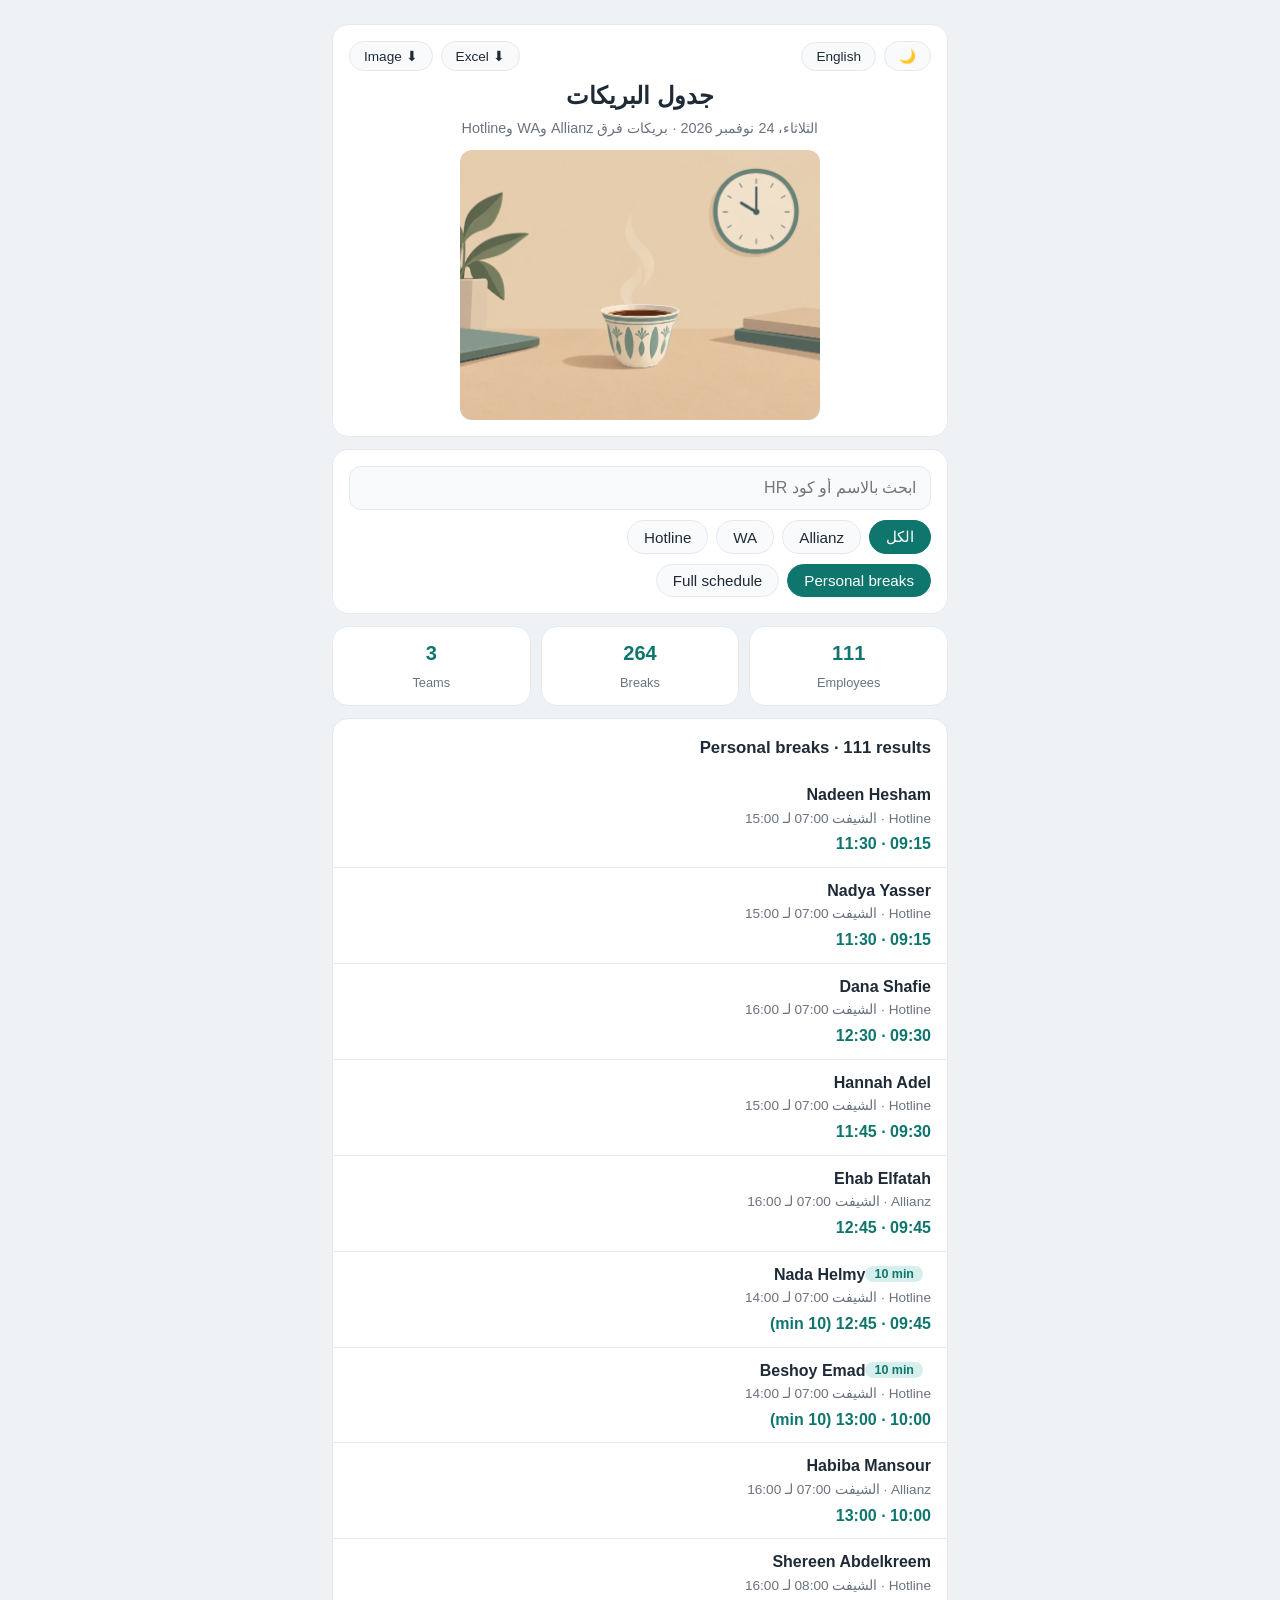
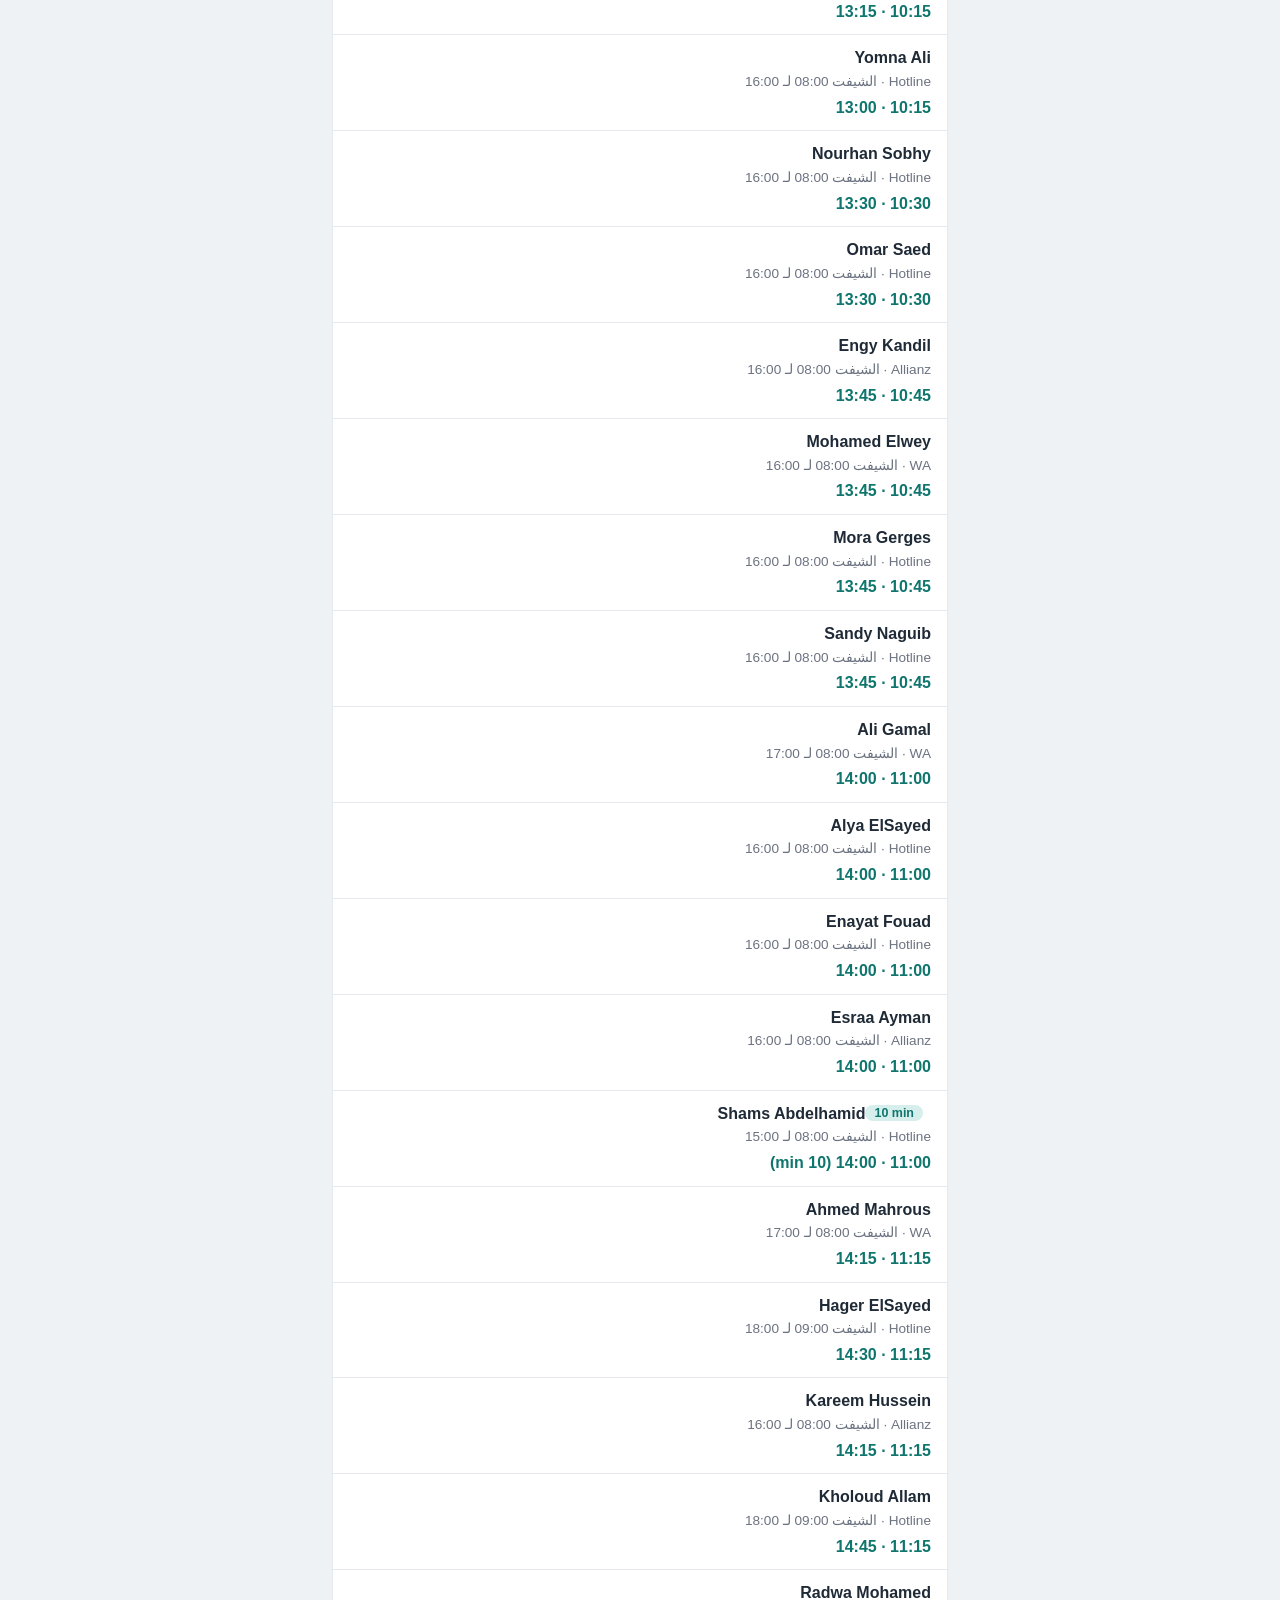
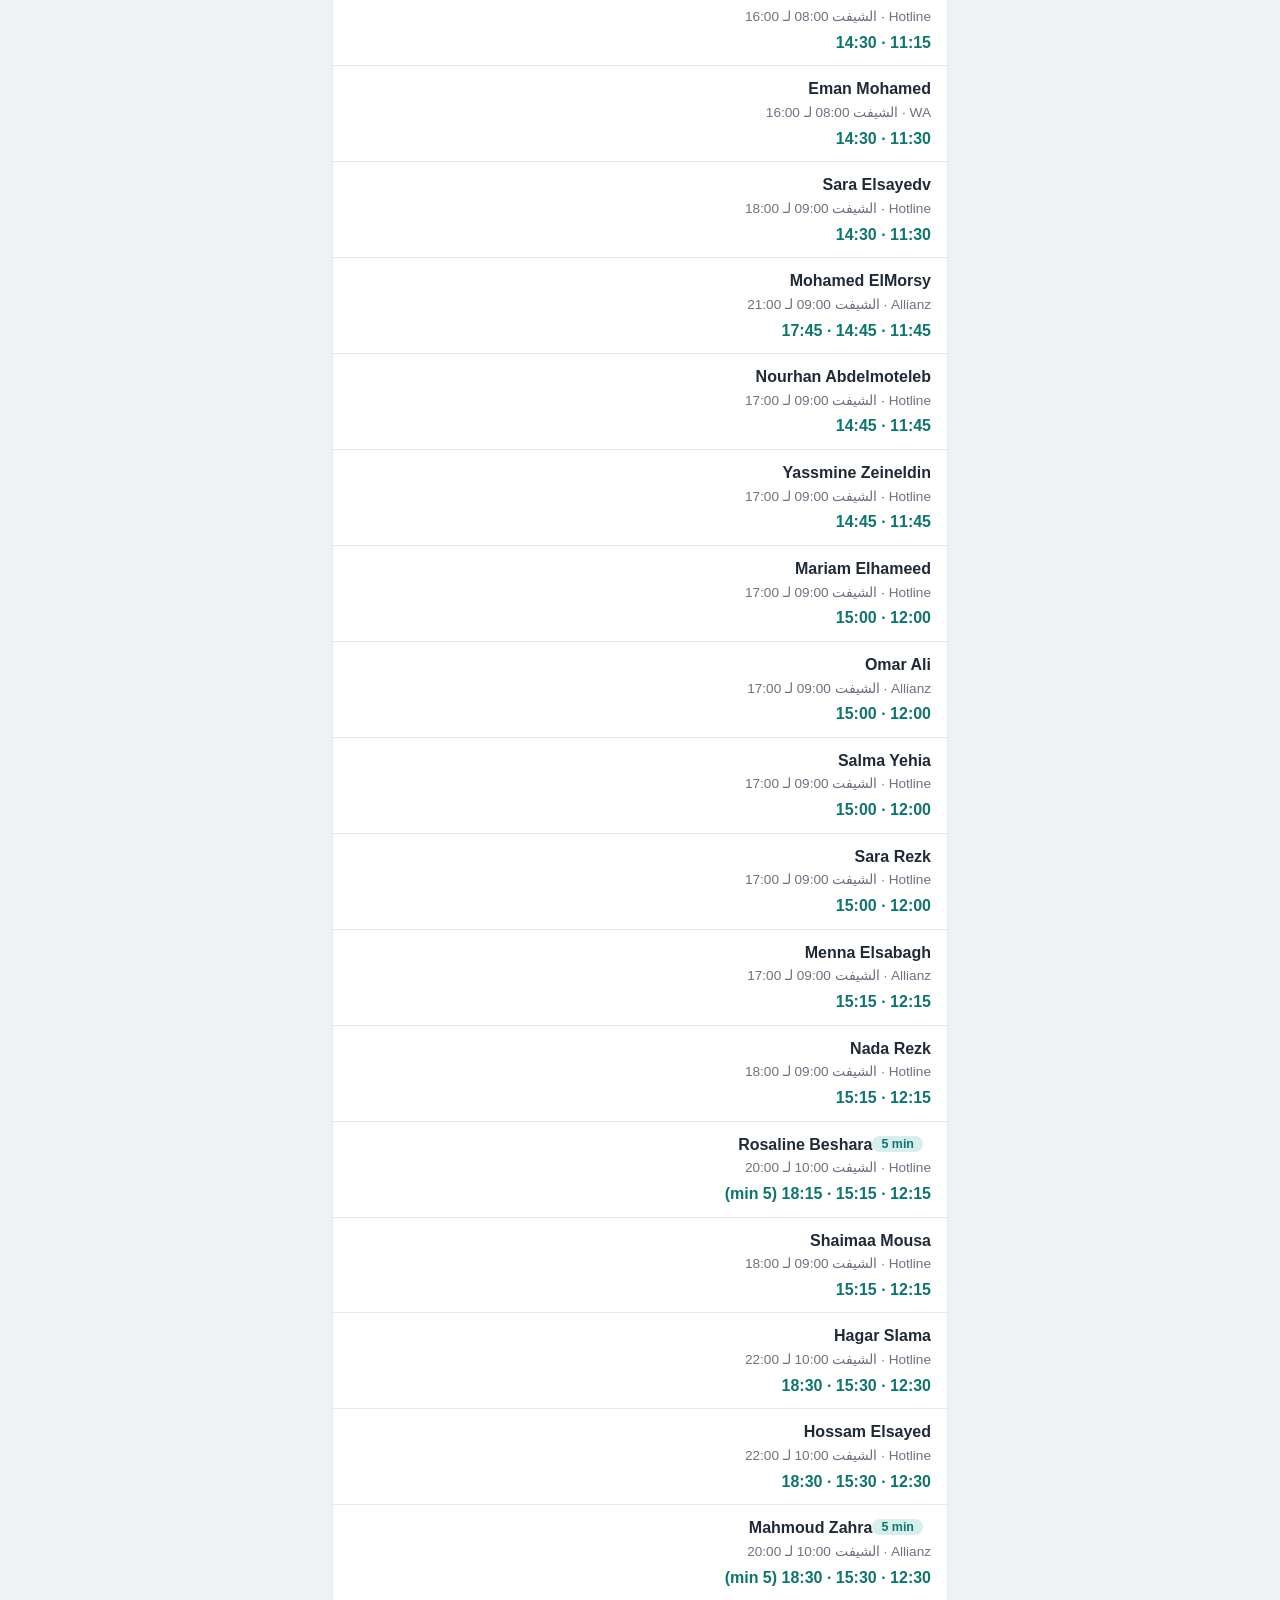
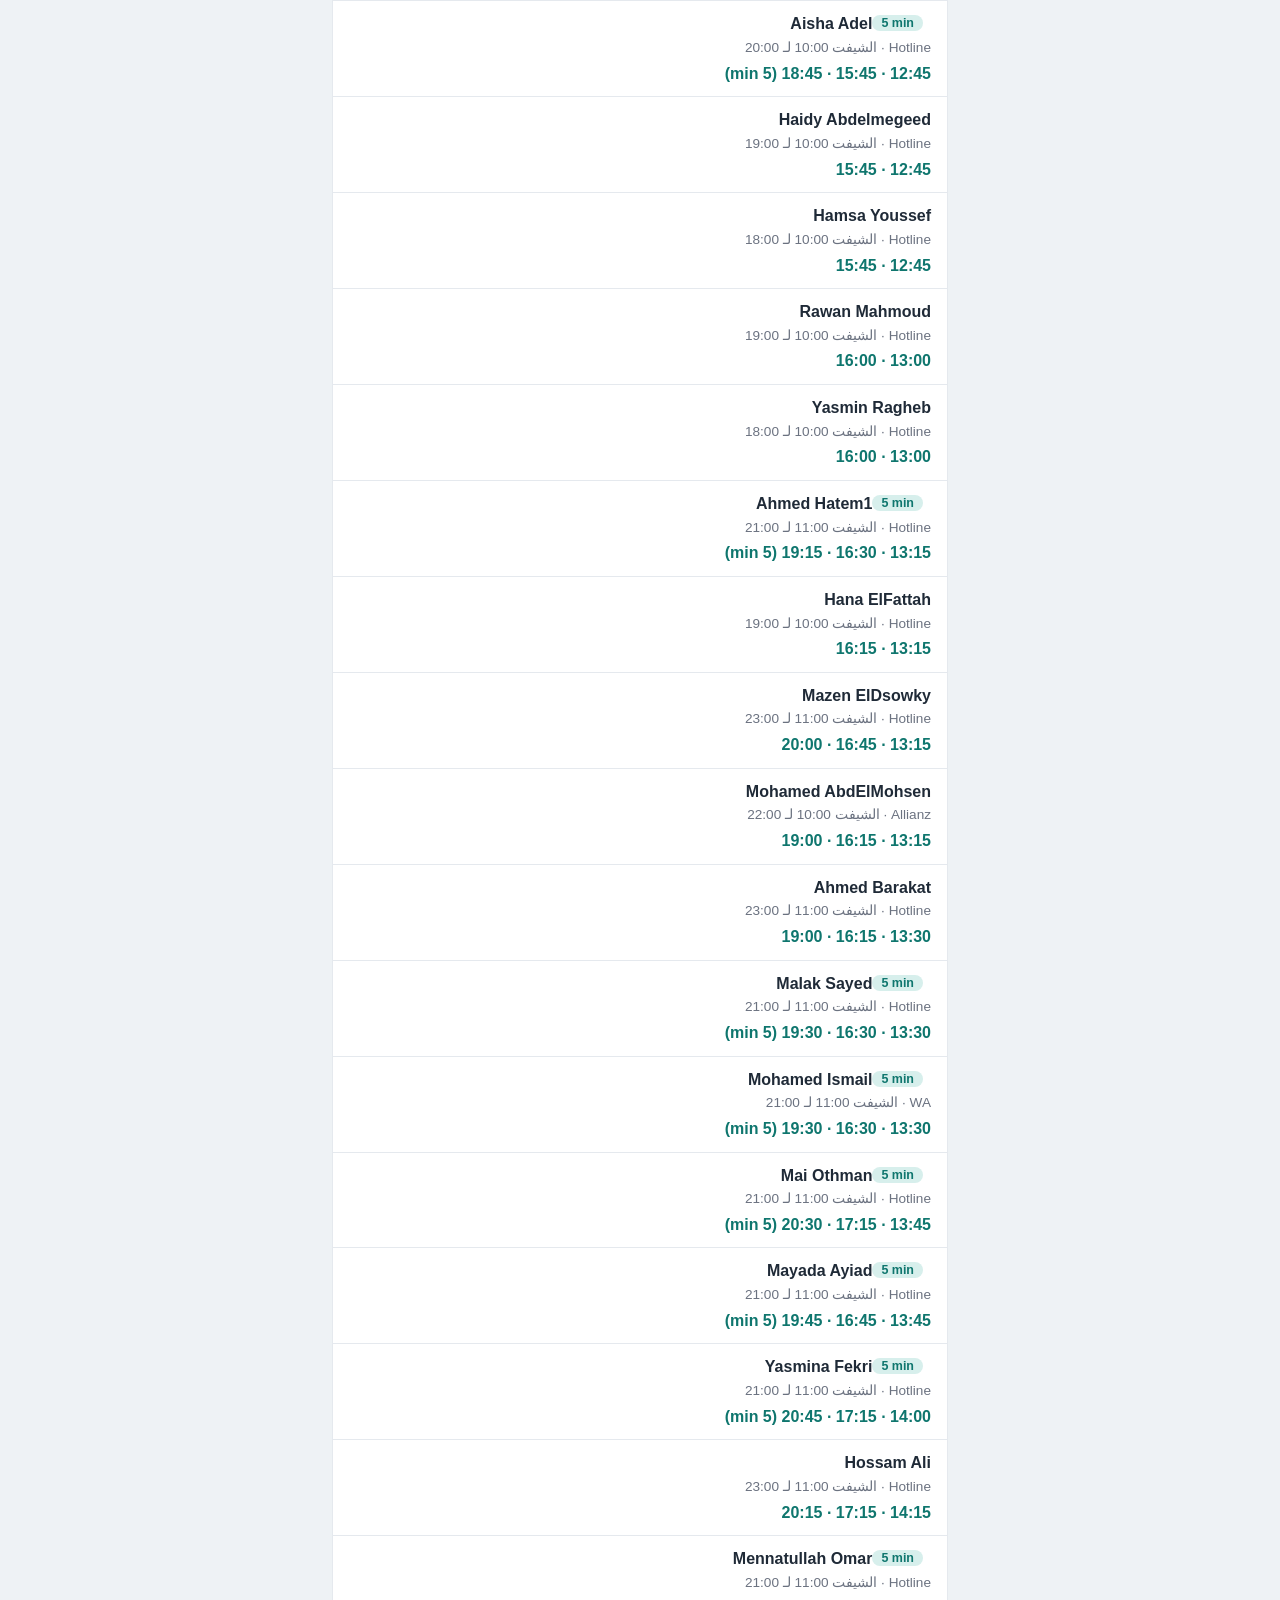
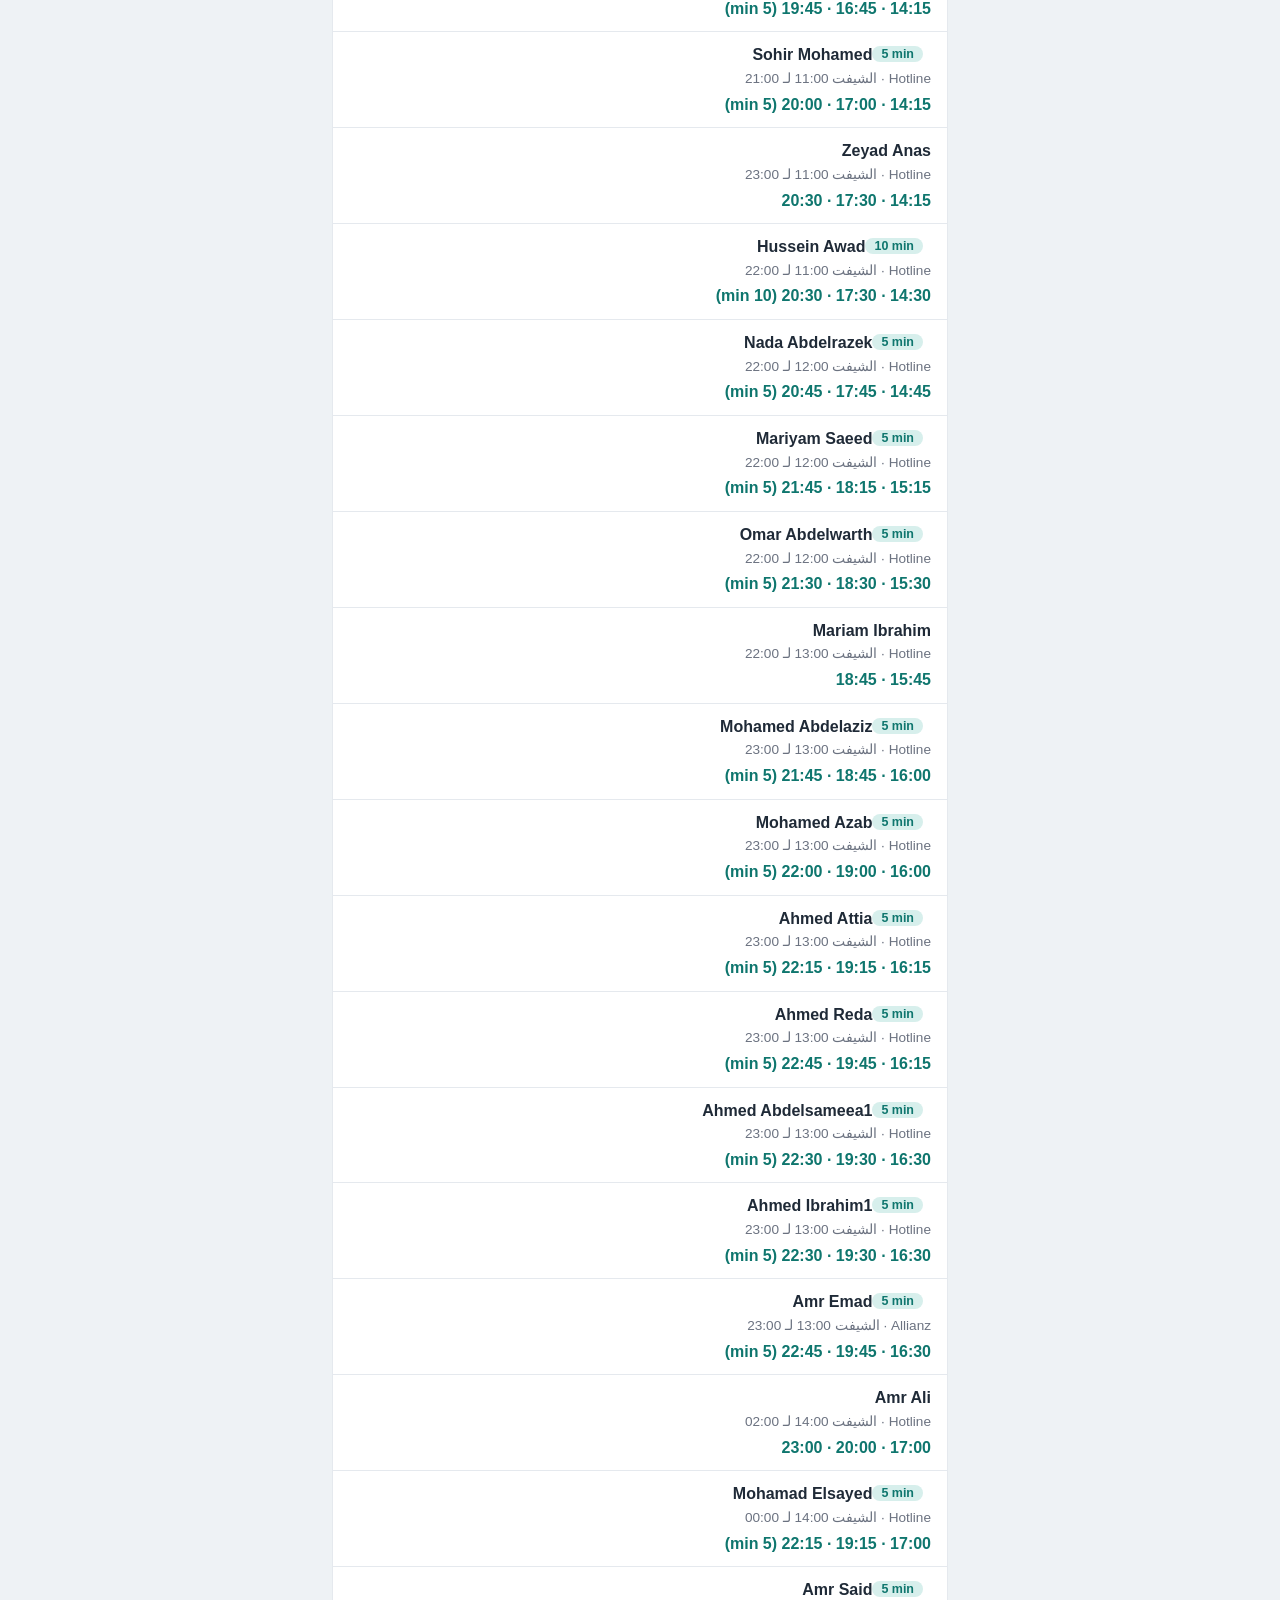
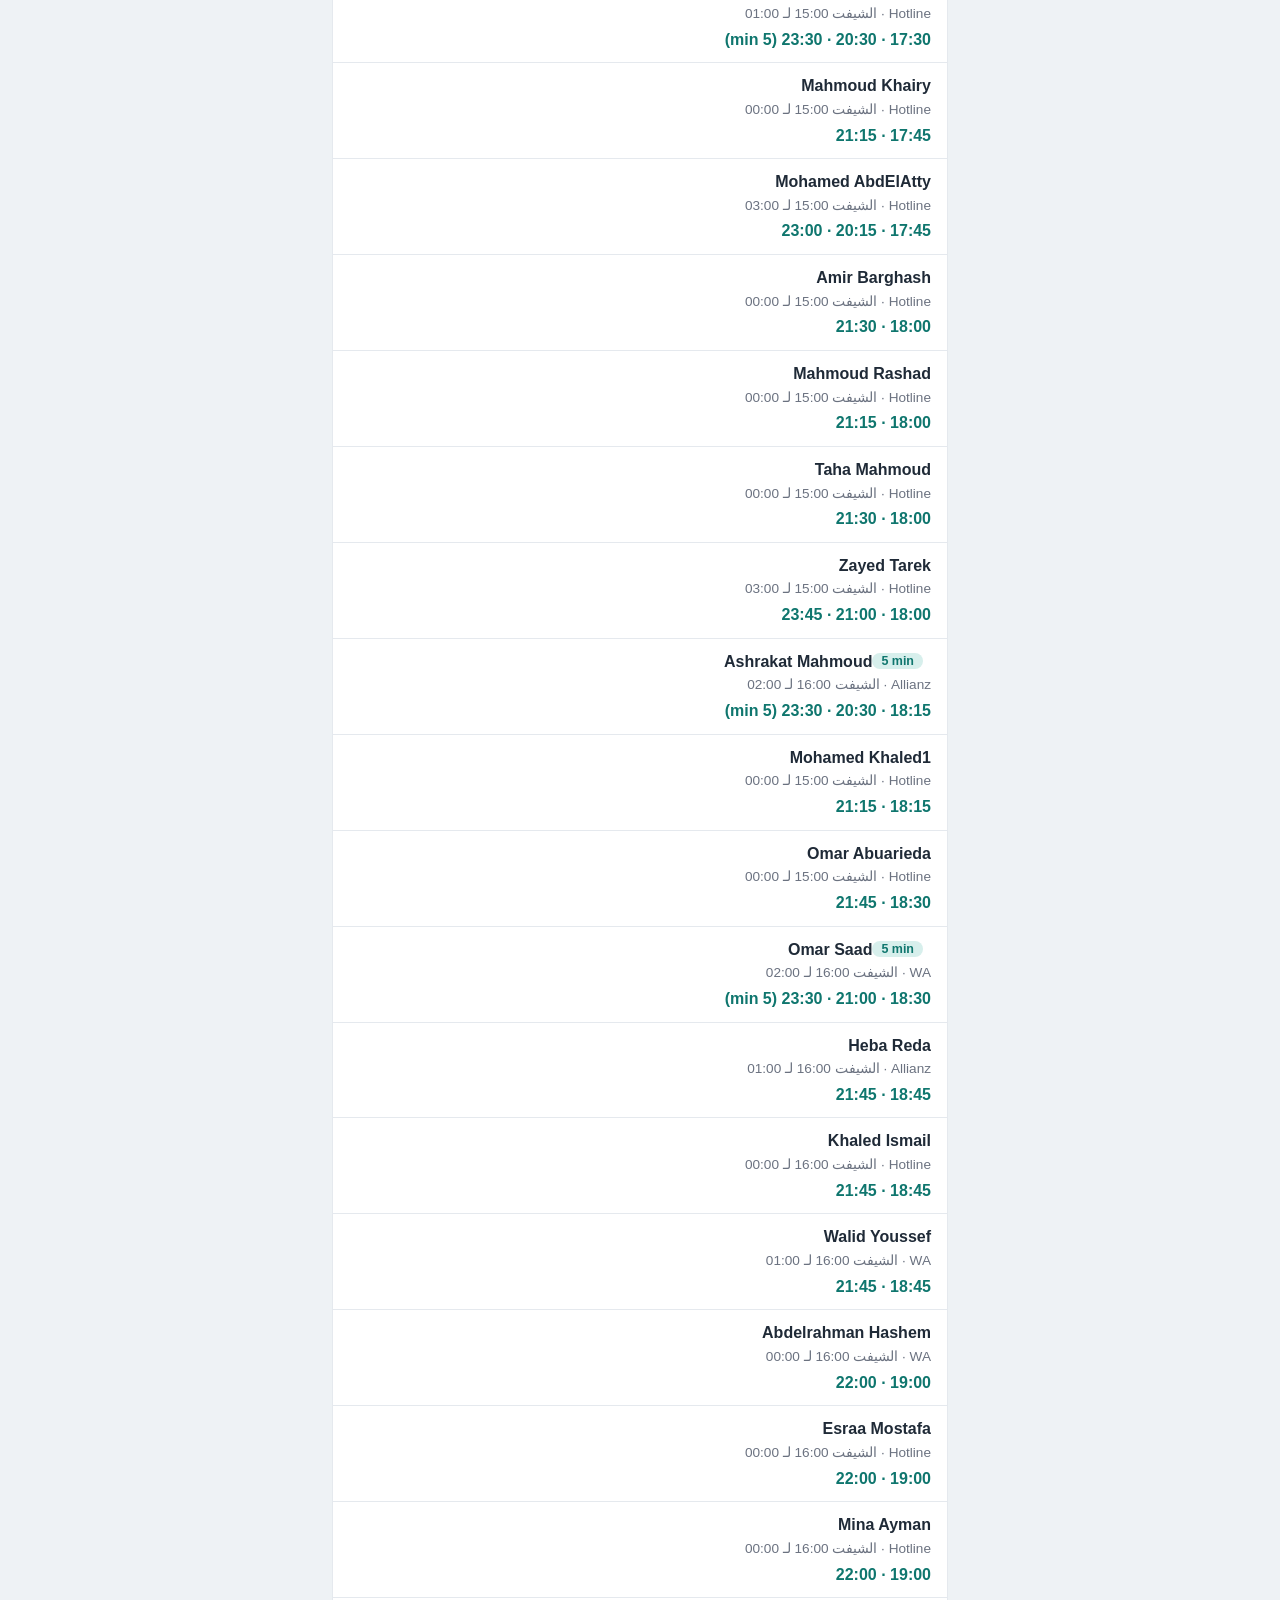
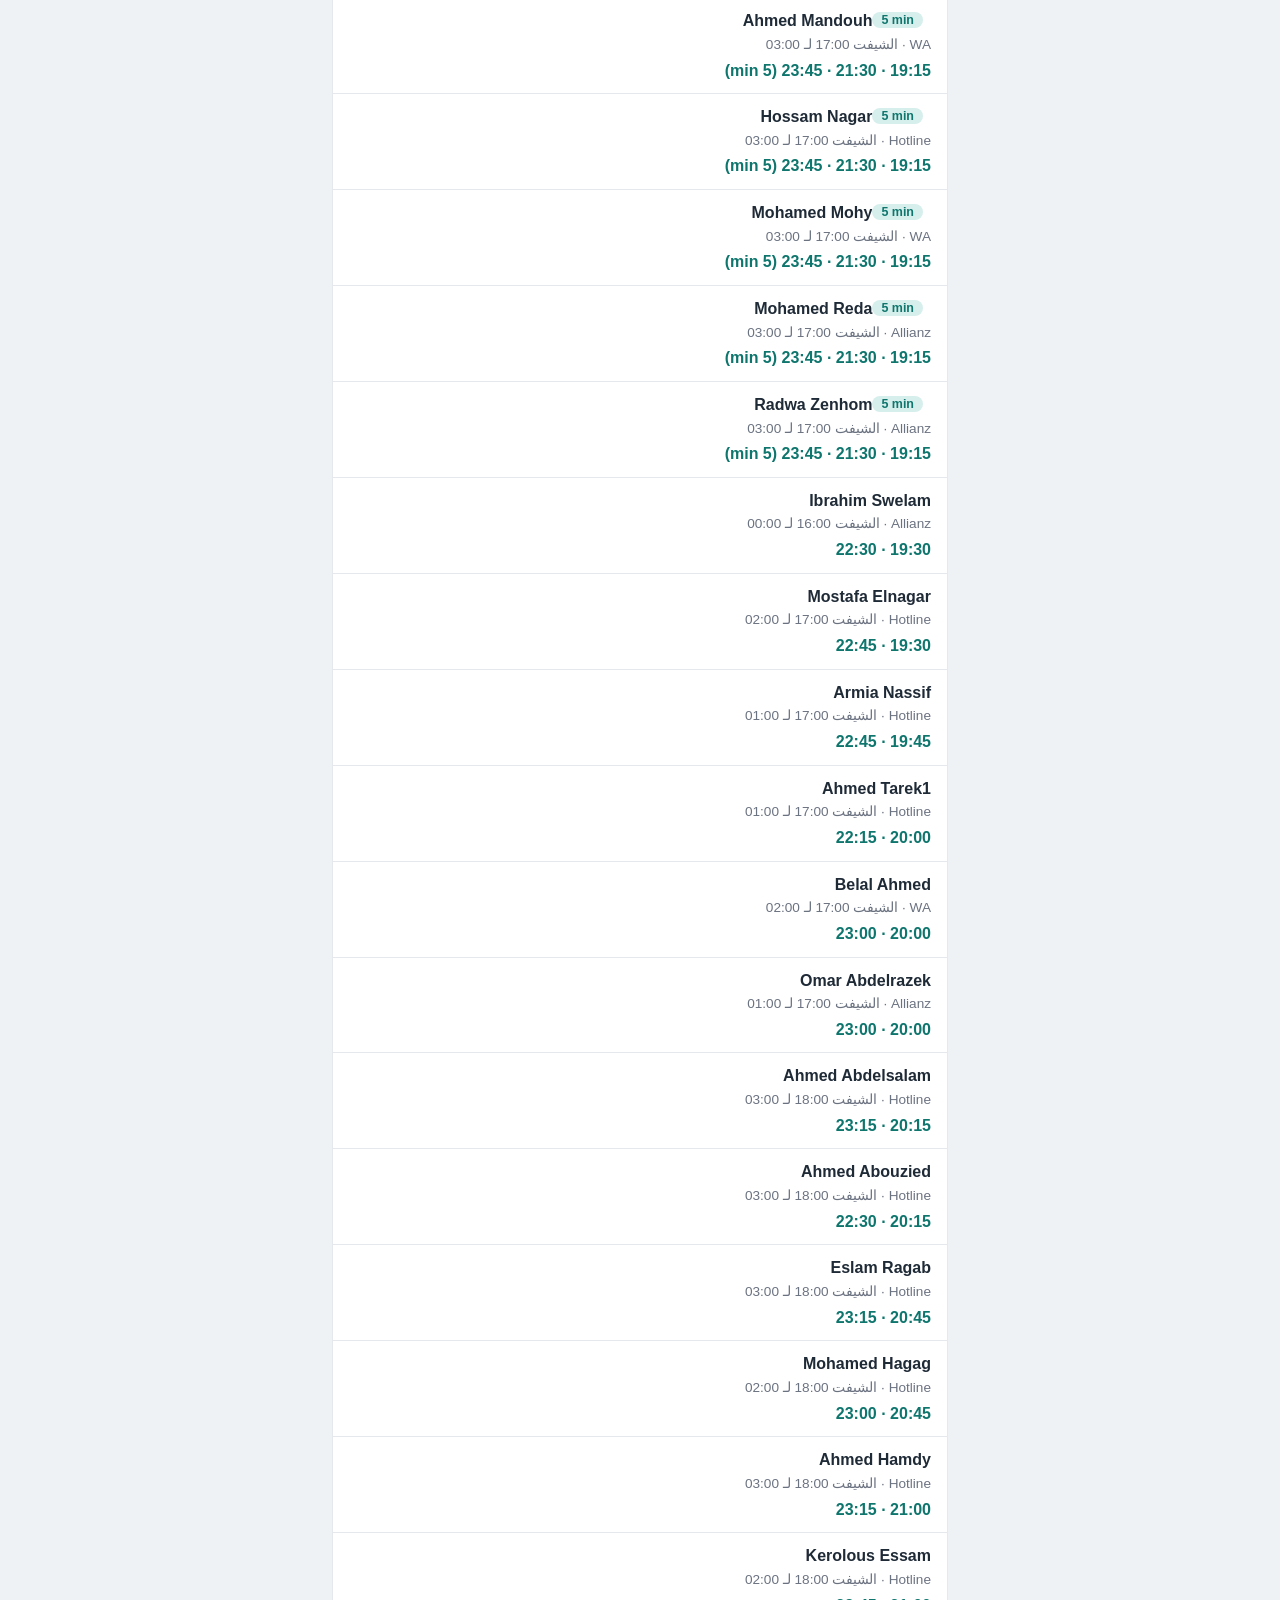
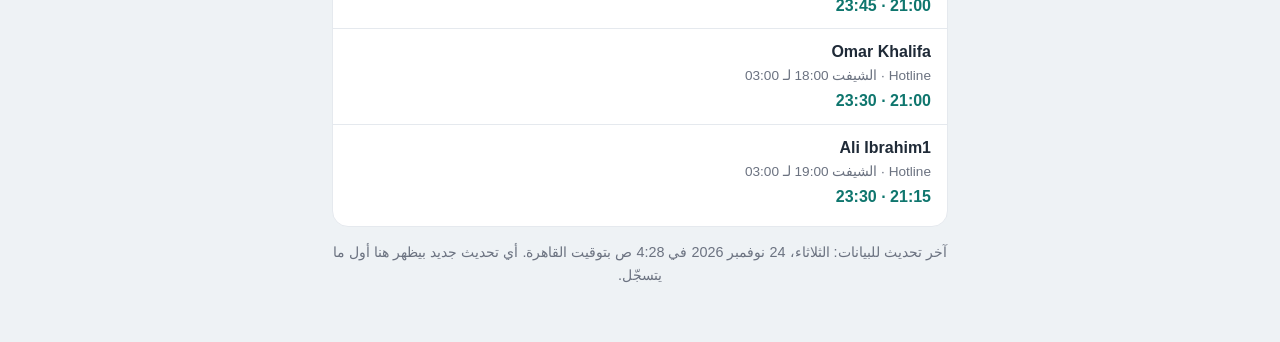
==== commit c92877c0: "Breaks board: hosted viewer reading mirrored data.json" ====
--- a/index.html
+++ b/index.html
@@ -2,911 +2,41 @@
 <html lang="ar" dir="rtl">
 <head>
 <meta charset="utf-8">
-<meta name="viewport" content="width=device-width, initial-scale=1, viewport-fit=cover">
-<meta name="color-scheme" content="light dark">
-<link rel="icon" href="data:image/svg+xml,%3Csvg xmlns=%27http://www.w3.org/2000/svg%27 viewBox=%270 0 100 100%27%3E%3Ccircle cx=%2750%27 cy=%2750%27 r=%2748%27 fill=%27%23f59e0b%27/%3E%3Ctext x=%2750%27 y=%2768%27 font-size=%2755%27 text-anchor=%27middle%27%3E%E2%98%95%3C/text%3E%3C/svg%3E">
+<meta name="viewport" content="width=device-width, initial-scale=1">
+<meta name="description" content="جدول بريكات الفرق">
 <title>جدول البريكات</title>
-<script>try{var t=localStorage.getItem("th")||(matchMedia("(prefers-color-scheme:dark)").matches?"dark":"light");document.documentElement.dataset.theme=t}catch(e){document.documentElement.dataset.theme="light"}try{if(localStorage.getItem("lg")==="en"){document.documentElement.lang="en";document.documentElement.dir="ltr"}}catch(e){}</script>
-<link rel="preconnect" href="https://fonts.googleapis.com"><link rel="preconnect" href="https://fonts.gstatic.com" crossorigin>
-<link href="https://fonts.googleapis.com/css2?family=IBM+Plex+Sans+Arabic:wght@400;500;600&family=Readex+Pro:wght@500;600;700&display=swap" rel="stylesheet">
-<style>
-:root{box-sizing:border-box;padding-top:env(safe-area-inset-top,0px);padding-bottom:env(safe-area-inset-bottom,0px);--bg:#eef2f1;--surf:#fff;--surf2:#f4f7f6;--ink:#10201f;--mut:#566866;--line:#d6dfdd;--pine:#0e5c55;--on:#fff;--mint:#dcefea;--glow:#ffb020;--ring:#b45309;--sh1:0 1px 2px rgb(10 40 36/.05),0 8px 24px rgb(10 40 36/.06);color-scheme:light}
-:root[data-theme=dark]{--bg:#0b1312;--surf:#111c1b;--surf2:#152322;--ink:#e5f0ee;--mut:#8fa5a2;--line:#233634;--pine:#5fd1c2;--on:#04201c;--mint:#163532;--ring:#ffc27a;--sh1:0 1px 2px rgb(0 0 0/.3),0 8px 24px rgb(0 0 0/.25);color-scheme:dark}
-*{box-sizing:border-box}
-html{scroll-padding-top:calc(env(safe-area-inset-top,0px) + 84px);-webkit-text-size-adjust:100%}
-body{margin:0;background:var(--bg);color:var(--ink);font:400 1rem/1.7 "IBM Plex Sans Arabic",Tahoma,system-ui,sans-serif;-webkit-font-smoothing:antialiased}
-body::before{content:"";position:fixed;inset:0 0 auto;height:env(safe-area-inset-top,0px);background:var(--bg);z-index:20}
-h1,h2,h3,.brand,.bt,.tr>b{font-family:"Readex Pro","IBM Plex Sans Arabic",Tahoma,sans-serif}
-h1,h2,h3{text-wrap:balance}
-.wrap{max-width:900px;margin:auto;padding:0 18px}
-.ic{width:1.15em;height:1.15em;fill:none;stroke:currentColor;stroke-width:1.75;stroke-linecap:round;stroke-linejoin:round;flex:none}
-:focus-visible{outline:3px solid var(--ring);outline-offset:2px}
-[hidden]{display:none!important}
-
-/* header */
-.top .bar{display:flex;align-items:center;justify-content:space-between;gap:12px;padding-block:16px 4px}
-.brand{display:flex;gap:11px;align-items:center;font-weight:600;font-size:1.05rem}
-.mark{width:36px;height:36px;border-radius:11px;background:var(--pine);color:var(--on);display:grid;place-items:center}
-.mark .ic{width:19px;height:19px}
-.ibtn{width:40px;height:40px;border-radius:12px;border:1px solid var(--line);background:var(--surf);color:var(--ink);display:grid;place-items:center;cursor:pointer}
-.ibtn:hover{border-color:var(--pine);background:var(--mint)}
-.i-sun{display:none}:root[data-theme=dark] .i-sun{display:block}:root[data-theme=dark] .i-moon{display:none}
-
-/* intro */
-.intro{padding:22px 0 12px}
-.intro h1{margin:0 0 12px;font-size:clamp(1.55rem,5vw,2.3rem);line-height:1.35;font-weight:700}
-.stats{display:flex;flex-wrap:wrap;gap:8px;margin:0;padding:0;list-style:none}
-.stats li{padding:3px 13px;border-radius:99px;background:var(--surf);border:1px solid var(--line);font-size:.9rem;color:var(--mut)}
-.stats li b{color:var(--ink);font-weight:600}
-.stats li.warn{background:var(--glow);border-color:var(--glow);color:#2a1a00}
-
-/* sticky search */
-.finder{position:sticky;top:env(safe-area-inset-top,0px);z-index:10;padding:10px 0;background:color-mix(in srgb,var(--bg) 90%,transparent);-webkit-backdrop-filter:blur(12px);backdrop-filter:blur(12px)}
-.sb{position:relative}
-.sb input{height:54px;padding-inline:50px 18px;font-size:1.05rem;border:1.5px solid var(--line);border-radius:16px;box-shadow:var(--sh1);-webkit-appearance:none;appearance:none}
-.sb input:focus,.sb input:focus-visible{outline:none;border-color:var(--pine);box-shadow:0 0 0 4px color-mix(in srgb,var(--pine) 20%,transparent)}
-.sb .ic{position:absolute;inset-inline-start:17px;top:50%;translate:0 -50%;color:var(--mut);width:21px;height:21px;pointer-events:none}
-
-input,select{font:inherit;width:100%;height:44px;padding:0 14px;border:1px solid var(--line);border-radius:12px;background:var(--surf);color:var(--ink)}
-input:focus,select:focus{border-color:var(--pine)}
-input[type=file]{height:auto;padding:10px}
-.btn{display:inline-flex;align-items:center;justify-content:center;gap:7px;height:40px;padding:0 15px;border-radius:11px;border:1px solid var(--line);background:var(--surf);color:var(--ink);font:inherit;font-size:.92rem;cursor:pointer;text-decoration:none;white-space:nowrap}
-.btn:hover{border-color:var(--pine)}.btn:active{transform:scale(.97)}.btn:disabled{opacity:.5;cursor:not-allowed}
-.btn.pri{background:var(--pine);color:var(--on);border-color:var(--pine)}
-.btn.rm:hover{border-color:#c0392b;color:#c0392b}
-
-/* panel + filters */
-.panel{background:var(--surf);border:1px solid var(--line);border-radius:20px;box-shadow:var(--sh1);overflow:hidden}
-.pnh{padding:14px 16px 12px;border-bottom:1px solid var(--line);display:grid;gap:12px}
-.seg{display:flex;gap:8px;flex-wrap:wrap}
-.sg{flex:none;height:34px;padding:0 14px;border-radius:99px;border:1px solid var(--line);background:var(--surf);color:var(--ink);font:inherit;font-size:.9rem;cursor:pointer;display:inline-flex;align-items:center}
-.sg small{color:var(--mut);margin-inline-start:6px;font-size:.8rem}
-.sg:hover{border-color:var(--pine)}
-.sg[aria-pressed=true]{background:var(--pine);color:var(--on);border-color:var(--pine)}
-.sg[aria-pressed=true] small{color:inherit;opacity:.85}
-#vseg{display:grid;grid-template-columns:1fr 1fr;gap:4px;padding:4px;background:var(--surf2);border:1px solid var(--line);border-radius:14px}
-#vseg .sg{height:40px;border:0;border-radius:10px;background:transparent;justify-content:center}
-#vseg .sg[aria-pressed=true]{background:var(--pine);color:var(--on)}
-.meta{display:flex;justify-content:space-between;align-items:center;gap:10px;flex-wrap:wrap}
-.cnt{color:var(--mut);margin:0;font-size:.95rem}
-#mseg{gap:6px;align-items:center}
-#mseg .sg{height:30px;padding:0 11px;font-size:.82rem}
-.ml{color:var(--mut);font-size:.82rem;margin-inline-end:2px}
-
-/* person row */
-.p{display:grid;gap:12px;padding:16px 18px;border-bottom:1px solid var(--line);content-visibility:auto;contain-intrinsic-size:auto 120px}
-.p:last-child{border-bottom:0}
-.p:hover{background:var(--surf2)}
-.p h3{margin:0;font-size:1.05rem;font-weight:600;line-height:1.5;overflow-wrap:anywhere}
-.chips{display:flex;gap:6px;flex-wrap:wrap;margin-top:6px}
-.chip{padding:1px 11px;border-radius:99px;font-size:.82rem;border:1px solid var(--line);color:var(--mut)}
-.chip.s{background:var(--mint);border-color:transparent;color:var(--pine)}
-.loc{display:flex;gap:7px;color:var(--mut);font-size:.88rem;margin-top:8px}
-.bk{display:flex;gap:8px;flex-wrap:wrap;margin-top:12px}
-.bt{display:inline-flex;align-items:baseline;gap:6px;padding:6px 13px;border-radius:10px;background:var(--surf2);border:1px solid var(--line);font-size:1.02rem;font-weight:600;line-height:1.3;font-variant-numeric:tabular-nums}
-.bt small{font:400 .78rem "IBM Plex Sans Arabic",sans-serif;color:var(--mut)}
-.bt.past{opacity:.45}
-.bt.nx{background:var(--glow);border-color:var(--glow);color:#2a1a00}
-.bt.nx small{color:#2a1a00;opacity:.75}
-.bt.nx::before{content:attr(data-nx);font:500 .72rem "IBM Plex Sans Arabic",sans-serif;padding:0 7px;border-radius:99px;background:#2a1a00;color:#ffe3a6;align-self:center;unicode-bidi:isolate}
-.tm{display:grid;gap:6px;justify-items:start;min-width:150px}
-.act{display:flex;gap:8px;flex-wrap:wrap}.act .btn{height:38px;padding:0 13px}
-.hrw{display:flex;gap:6px;align-items:center}.hri{width:130px;height:38px}
-
-/* full table view */
-.tr{display:grid;grid-template-columns:64px 1fr;gap:12px;padding:14px 18px;border-bottom:1px solid var(--line);align-items:start}
-.tr>b{font-size:1.05rem;font-variant-numeric:tabular-nums;font-weight:600;padding-top:2px}
-.tg{display:grid;gap:8px;min-width:0}.tg small{color:var(--mut)}
-
-.note{padding:22px 20px;color:var(--mut);text-align:center}
-.more{display:flex;justify-content:center;padding:16px}
-.foot{padding:30px 0 22px;margin:0}
-
-/* admin */
-.side{background:var(--surf);border:1px solid var(--line);border-radius:18px;padding:0 18px;margin-top:20px;box-shadow:var(--sh1)}
-.side summary{list-style:none;cursor:pointer;padding:14px 0;font-weight:600;display:flex;justify-content:space-between;align-items:center}
-.side summary::-webkit-details-marker{display:none}
-.side summary>span{display:flex;align-items:center;gap:8px}
-.side[open] summary{border-bottom:1px solid var(--line);margin-bottom:14px}
-.side .cv{transition:transform .25s;color:var(--mut)}[dir=ltr] .side .cv{transform:scaleX(-1)}.side[open] .cv{transform:rotate(-90deg)}
-.hint{margin:0 0 12px;padding:10px 14px;border-radius:12px;background:var(--mint);color:var(--pine);font-size:.92rem}
-.hint.err{background:#fbe4e0;color:#8a2a1c}:root[data-theme=dark] .hint.err{background:#3a1e1a;color:#ffb4a5}
-.f label{display:block;font-size:.82rem;color:var(--mut);margin-bottom:4px}
-.fg{display:grid;grid-template-columns:repeat(auto-fit,minmax(min(100%,230px),1fr));gap:10px;margin-bottom:12px}
-.tb{display:flex;gap:8px;flex-wrap:wrap;margin:6px 0 14px}
-.dv{border:0;border-top:1px solid var(--line);margin:18px 0}
-.ah{margin:6px 0 12px;font-size:1.05rem}
-.chk{display:flex;gap:8px;align-items:center;margin-top:10px;font-size:.9rem;color:var(--mut)}.chk input{width:auto;height:auto}
-
-@media (min-width:700px){.p{grid-template-columns:1fr auto;align-items:center}.act{flex-direction:column;align-items:stretch;min-width:124px}}
-@media (prefers-reduced-motion:reduce){*{animation:none!important;transition:none!important}}
-.top .tools{display:flex;gap:8px;align-items:center}
-.ibtn.tl{width:auto;min-width:40px;padding:0 11px;font:600 .82rem "IBM Plex Sans Arabic",system-ui,sans-serif}
-.side.sub{box-shadow:none;background:var(--surf2);margin:14px 0}
-.ebx{display:grid;gap:10px;margin-top:12px}
-.ebr{display:flex;gap:8px;align-items:center;flex-wrap:wrap}
-.ebr .ebt{width:132px;height:42px}
-.ebd{display:flex;gap:6px;align-items:center;color:var(--mut);font-size:.88rem}
-.ebr .ebm{width:78px;height:42px}
-.ebr .btn.rm{width:42px;height:42px;padding:0;font-size:1.25rem;line-height:1}
-.ebx .tb{margin:2px 0 0}
-</style>
+<link rel="stylesheet" href="app.css">
 </head>
 <body>
-<svg width="0" height="0" style="position:absolute" aria-hidden="true"><defs>
-<symbol id="i-search" viewBox="0 0 24 24"><circle cx="11" cy="11" r="8"/><path d="m21 21-4.3-4.3"/></symbol>
-<symbol id="i-pin" viewBox="0 0 24 24"><path d="M20 10c0 4.993-5.539 10.193-7.399 11.799a1 1 0 0 1-1.202 0C9.539 20.193 4 14.993 4 10a8 8 0 0 1 16 0"/><circle cx="12" cy="10" r="3"/></symbol>
-<symbol id="i-phone" viewBox="0 0 24 24"><path d="M22 16.92v3a2 2 0 0 1-2.18 2 19.8 19.8 0 0 1-8.63-3.07 19.5 19.5 0 0 1-6-6A19.8 19.8 0 0 1 2.12 4.18 2 2 0 0 1 4.11 2h3a2 2 0 0 1 2 1.72c.13.96.36 1.9.7 2.81a2 2 0 0 1-.45 2.11L8.09 9.91a16 16 0 0 0 6 6l1.27-1.27a2 2 0 0 1 2.11-.45c.91.34 1.85.57 2.81.7A2 2 0 0 1 22 16.92z"/></symbol>
-<symbol id="i-nav" viewBox="0 0 24 24"><polygon points="3 11 22 2 13 21 11 13 3 11"/></symbol>
-<symbol id="i-pulse" viewBox="0 0 24 24"><path d="M10 2v2"/><path d="M14 2v2"/><path d="M6 2v2"/><path d="M16 8a1 1 0 0 1 1 1v8a4 4 0 0 1-4 4H7a4 4 0 0 1-4-4V9a1 1 0 0 1 1-1h14a4 4 0 1 1 0 8h-1"/></symbol>
-<symbol id="i-chev" viewBox="0 0 24 24"><path d="m15 18-6-6 6-6"/></symbol>
-<symbol id="i-up" viewBox="0 0 24 24"><path d="M21 15v4a2 2 0 0 1-2 2H5a2 2 0 0 1-2-2v-4"/><path d="m17 8-5-5-5 5"/><path d="M12 3v12"/></symbol>
-<symbol id="i-moon" viewBox="0 0 24 24"><path d="M21 12.8A9 9 0 1 1 11.2 3a7 7 0 0 0 9.8 9.8z"/></symbol>
-<symbol id="i-sun" viewBox="0 0 24 24"><circle cx="12" cy="12" r="4"/><path d="M12 2v2m0 16v2M4.9 4.9l1.4 1.4m11.4 11.4 1.4 1.4M2 12h2m16 0h2M4.9 19.1l1.4-1.4M17.7 6.3l1.4-1.4"/></symbol>
-</defs></svg>
-<header class="top"><div class="wrap bar"><div class="brand"><span class="mark"><svg class="ic" aria-hidden="true"><use href="#i-pulse"/></svg></span><span id="brand">جدول البريكات</span></div>
-<div class="tools"><button class="ibtn tl" id="lang" type="button">EN</button><button class="ibtn" id="theme" type="button" aria-label="تبديل الوضع الليلي"><svg class="ic i-moon" aria-hidden="true"><use href="#i-moon"/></svg><svg class="ic i-sun" aria-hidden="true"><use href="#i-sun"/></svg></button></div></div></header>
-<main id="app"></main>
-<script type="application/json" id="data">{"u": "2026-11-17T20:52:47.543135+00:00", "d": [["Radwa Zenhom", "", "17:00", "03:00", "Allianz"], ["Habiba Mansour", "", "07:00", "16:00", "Allianz"], ["Mohamed ElMorsy", "", "12:00", "23:00", "Allianz"], ["Mohamed AbdElMohsen", "", "15:00", "01:00", "Allianz"], ["Esraa Ayman", "", "10:00", "20:00", "Allianz"], ["Ashrakat Mahmoud", "", "16:00", "01:00", "Allianz"], ["Omar Ali", "", "10:00", "22:00", "Allianz"], ["Heba Reda", "", "10:00", "22:00", "Allianz"], ["Mohamed Reda", "", "07:00", "16:00", "Allianz"], ["Menna Elsabagh", "", "09:00", "17:00", "Allianz"], ["Omar Abdelrazek", "", "11:00", "22:00", "Allianz"], ["Engy Kandil", "", "08:00", "16:00", "Allianz"], ["Ibrahim Swelam", "", "16:00", "00:00", "Allianz"], ["Ali Gamal", "", "10:00", "21:00", "WA"], ["Ahmed Mahrous", "", "16:00", "00:00", "WA"], ["Omar Saad", "", "16:00", "02:00", "WA"], ["Ahmed Mandouh", "", "16:00", "01:00", "WA"], ["Mohamed Mohy", "", "17:00", "03:00", "WA"], ["Mohamad Elsayed", "", "08:00", "17:00", "WA"], ["Mohamed Elwey", "", "08:00", "16:00", "WA"], ["Eman Mohamed", "", "08:00", "16:00", "WA"], ["Abdelrahman Hashem", "", "15:00", "00:00", "Hotline"], ["Ahmed Hamdy", "", "17:00", "03:00", "Hotline"], ["Ahmed Ibrahim1", "", "15:00", "00:00", "Hotline"], ["Ahmed Barakat", "", "11:00", "23:00", "Hotline"], ["Mariam Elhameed", "", "13:00", "22:00", "Hotline"], ["Nada Helmy", "", "10:00", "16:00", "Hotline"], ["Nadya Yasser", "", "09:00", "16:00", "Hotline"], ["Haidy Abdelmegeed", "", "10:00", "19:00", "Hotline"], ["Mohamed AbdElAtty", "", "15:00", "03:00", "Hotline"], ["Ali Ibrahim1", "", "13:00", "23:00", "Hotline"], ["Mai Othman", "", "09:00", "18:00", "Hotline"], ["Mennatullah Omar", "", "09:00", "18:00", "Hotline"], ["Mora Gerges", "", "12:00", "22:00", "Hotline"], ["Ahmed Abdelsameea1", "", "13:00", "23:00", "Hotline"], ["Yassmine Zeineldin", "", "09:00", "19:00", "Hotline"], ["Hamsa Youssef", "", "07:00", "14:00", "Hotline"], ["Amr Ali", "", "14:00", "02:00", "Hotline"], ["Hossam Ali", "", "11:00", "23:00", "Hotline"], ["Omar Abuarieda", "", "18:00", "01:00", "Hotline"], ["Omar Abdelwarth", "", "16:00", "01:00", "Hotline"], ["Rawan Mahmoud", "", "08:00", "16:00", "Hotline"], ["Nourhan Abdelmoteleb", "", "09:00", "17:00", "Hotline"], ["Mohamed Hagag", "", "11:00", "21:00", "Hotline"], ["Zeyad Anas", "", "11:00", "23:00", "Hotline"], ["Ahmed Tarek1", "", "17:00", "01:00", "Hotline"], ["Mazen ElDsowky", "", "11:00", "23:00", "Hotline"], ["Ahmed Hatem1", "", "11:00", "23:00", "Hotline"], ["Zayed Tarek", "", "15:00", "03:00", "Hotline"], ["Ahmed Abdelsalam", "", "16:00", "00:00", "Hotline"], ["Mohamed Khaled1", "", "17:00", "01:00", "Hotline"], ["Hossam Nagar", "", "18:00", "02:00", "Hotline"], ["Sara Elsayedv", "", "07:00", "16:00", "Hotline"], ["Kerolous Essam", "", "16:00", "00:00", "Hotline"], ["Yasmina Fekri", "", "07:00", "14:00", "Hotline"], ["Hager ElSayed", "", "07:00", "16:00", "Hotline"], ["Nourhan Sobhy", "", "08:00", "16:00", "Hotline"], ["Mahmoud Rashad", "", "17:00", "01:00", "Hotline"], ["Yomna Ali", "", "09:00", "17:00", "Hotline"], ["Mariyam Saeed", "", "08:00", "16:00", "Hotline"], ["Kholoud Allam", "", "09:00", "17:00", "Hotline"], ["Sara Rezk", "", "09:00", "16:00", "Hotline"], ["Mayada Ayiad", "", "09:00", "17:00", "Hotline"], ["Malak Sayed", "", "11:00", "21:00", "Hotline"], ["Hagar Slama", "", "10:00", "22:00", "Hotline"], ["Hana ElFattah", "", "12:00", "22:00", "Hotline"], ["Mina Ayman", "", "16:00", "00:00", "Hotline"], ["Nadeen Hesham", "", "08:00", "16:00", "Hotline"], ["Dana Shafie", "", "11:00", "21:00", "Hotline"], ["Sandy Naguib", "", "10:00", "18:00", "Hotline"], ["Radwa Mohamed", "", "09:00", "17:00", "Hotline"], ["Aisha Adel", "", "09:00", "17:00", "Hotline"], ["Hannah Adel", "", "07:00", "15:00", "Hotline"], ["Mostafa Elnagar", "", "16:00", "00:00", "Hotline"], ["Armia Nassif", "", "10:00", "15:00", "Hotline"], ["Amr Said", "", "15:00", "01:00", "Hotline"], ["Mohamed Azab", "", "17:00", "03:00", "Hotline"], ["Hussein Awad", "", "16:00", "00:00", "Hotline"], ["Mohamed Abdelaziz", "", "13:00", "23:00", "Hotline"], ["Khaled Ismail", "", "18:00", "02:00", "Hotline"], ["Enayat Fouad", "", "08:00", "16:00", "Hotline"], ["Omar Saed", "", "08:00", "16:00", "Hotline"], ["Esraa Mostafa", "", "16:00", "00:00", "Hotline"], ["Shams Abdelhamid", "", "13:00", "22:00", "Hotline"], ["Nada Abdelrazek", "", "12:00", "22:00", "Hotline"], ["Shereen Abdelkreem", "", "08:00", "16:00", "Hotline"]], "b": {"date": "2026-11-17", "r": [["09:15", "Allianz", "Mohamed Reda", ""], ["09:15", "Hotline", "Yasmina Fekri", ""], ["09:15", "WA", "Mohamad Elsayed", ""], ["16:45", "Allianz", "Omar Abdelrazek", ""], ["16:45", "Hotline", "Mazen ElDsowky", ""], ["09:30", "Hotline", "Hannah Adel", ""], ["17:00", "Hotline", "Hossam Ali", ""], ["17:00", "Hotline", "Amr Ali", ""], ["09:45", "Hotline", "Sara Elsayedv", ""], ["17:15", "Allianz", "Radwa Zenhom", ""], ["17:15", "Hotline", "Ahmed Barakat", ""], ["17:15", "Hotline", "Amr Said", ""], ["17:15", "WA", "Mohamed Mohy", ""], ["10:00", "Allianz", "Habiba Mansour", ""], ["10:00", "Hotline", "Hamsa Youssef", ""], ["17:30", "Allianz", "Mohamed AbdElMohsen", ""], ["17:30", "Hotline", "Zeyad Anas", ""], ["17:30", "Hotline", "Mohamed AbdElAtty", ""], ["17:30", "Hotline", "Ahmed Hamdy", ""], ["10:15", "Hotline", "Hager ElSayed", ""], ["17:45", "Allianz", "Mohamed ElMorsy", ""], ["17:45", "Hotline", "Yassmine Zeineldin", "5"], ["17:45", "Hotline", "Mora Gerges", ""], ["17:45", "Hotline", "Zayed Tarek", ""], ["17:45", "WA", "Omar Saad", ""], ["10:30", "Hotline", "Rawan Mahmoud", ""], ["10:30", "WA", "Mohamad Elsayed", ""], ["18:00", "Hotline", "Abdelrahman Hashem", ""], ["18:00", "Hotline", "Mina Ayman", ""], ["10:45", "Hotline", "Enayat Fouad", ""], ["10:45", "WA", "Mohamed Elwey", ""], ["18:15", "Hotline", "Ahmed Ibrahim1", ""], ["18:15", "Hotline", "Ahmed Abdelsalam", ""], ["18:15", "Hotline", "Mostafa Elnagar", ""], ["11:00", "Allianz", "Engy Kandil", ""], ["11:00", "Hotline", "Mariyam Saeed", ""], ["11:00", "Hotline", "Shereen Abdelkreem", ""], ["18:30", "Allianz", "Esraa Ayman", "5"], ["18:30", "Hotline", "Dana Shafie", "5"], ["18:30", "Hotline", "Hana ElFattah", ""], ["18:30", "Hotline", "Nada Abdelrazek", ""], ["11:15", "Hotline", "Nourhan Sobhy", ""], ["11:15", "Hotline", "Omar Saed", ""], ["11:15", "WA", "Eman Mohamed", ""], ["18:45", "Allianz", "Ibrahim Swelam", ""], ["18:45", "Hotline", "Hagar Slama", ""], ["18:45", "Hotline", "Ali Ibrahim1", ""], ["18:45", "Hotline", "Mohamed Abdelaziz", ""], ["18:45", "WA", "Ali Gamal", "10"], ["11:30", "Hotline", "Nadeen Hesham", ""], ["11:30", "Hotline", "Kholoud Allam", ""], ["19:00", "Allianz", "Ashrakat Mahmoud", ""], ["19:00", "Hotline", "Mariam Elhameed", ""], ["19:00", "Hotline", "Ahmed Abdelsameea1", ""], ["19:00", "Hotline", "Omar Abdelwarth", ""], ["19:00", "WA", "Ahmed Mahrous", ""], ["11:45", "Hotline", "Nadya Yasser", ""], ["11:45", "Hotline", "Yassmine Zeineldin", ""], ["11:45", "Hotline", "Mayada Ayiad", ""], ["19:15", "Allianz", "Omar Ali", ""], ["19:15", "Hotline", "Malak Sayed", "5"], ["19:15", "Hotline", "Shams Abdelhamid", ""], ["19:15", "Hotline", "Kerolous Essam", ""], ["19:15", "WA", "Ahmed Mandouh", ""], ["12:00", "Allianz", "Menna Elsabagh", ""], ["12:00", "Hotline", "Mennatullah Omar", ""], ["12:00", "Hotline", "Yomna Ali", ""], ["12:00", "Hotline", "Aisha Adel", ""], ["19:30", "Allianz", "Heba Reda", ""], ["19:30", "Hotline", "Mohamed Hagag", "5"], ["19:30", "Hotline", "Ahmed Hatem1", ""], ["19:30", "Hotline", "Esraa Mostafa", ""], ["12:15", "Hotline", "Mai Othman", ""], ["12:15", "Hotline", "Nourhan Abdelmoteleb", ""], ["12:15", "Hotline", "Radwa Mohamed", ""], ["19:45", "Allianz", "Omar Abdelrazek", "10"], ["19:45", "Hotline", "Mazen ElDsowky", ""], ["19:45", "Hotline", "Hussein Awad", ""], ["19:45", "Hotline", "Mohamed Khaled1", ""], ["12:30", "Allianz", "Esraa Ayman", ""], ["12:30", "Hotline", "Sara Rezk", ""], ["12:30", "Hotline", "Dana Shafie", ""], ["20:00", "Hotline", "Hossam Ali", ""], ["20:00", "Hotline", "Amr Ali", ""], ["20:00", "Hotline", "Ahmed Tarek1", ""], ["12:45", "Allianz", "Mohamed Reda", ""], ["12:45", "Hotline", "Hannah Adel", ""], ["12:45", "Hotline", "Hagar Slama", ""], ["12:45", "WA", "Ali Gamal", ""], ["20:15", "Allianz", "Radwa Zenhom", ""], ["20:15", "Hotline", "Ahmed Barakat", ""], ["20:15", "Hotline", "Amr Said", ""], ["20:15", "Hotline", "Mahmoud Rashad", ""], ["20:15", "WA", "Mohamed Mohy", ""], ["13:00", "Allianz", "Habiba Mansour", ""], ["13:00", "Hotline", "Sara Elsayedv", ""], ["13:00", "Hotline", "Haidy Abdelmegeed", ""], ["13:00", "Hotline", "Armia Nassif", ""], ["20:30", "Allianz", "Mohamed AbdElMohsen", ""], ["20:30", "Hotline", "Zeyad Anas", ""], ["20:30", "Hotline", "Mohamed AbdElAtty", ""], ["20:30", "Hotline", "Ahmed Hamdy", ""], ["13:15", "Allianz", "Omar Ali", ""], ["13:15", "Hotline", "Nada Helmy", ""], ["13:15", "Hotline", "Sandy Naguib", ""], ["13:15", "Hotline", "Malak Sayed", ""], ["20:45", "Allianz", "Mohamed ElMorsy", "10"], ["20:45", "Hotline", "Mora Gerges", "5"], ["20:45", "Hotline", "Zayed Tarek", ""], ["20:45", "Hotline", "Mohamed Azab", ""], ["20:45", "WA", "Omar Saad", ""], ["13:30", "Allianz", "Heba Reda", ""], ["13:30", "Hotline", "Hager ElSayed", ""], ["13:30", "Hotline", "Mohamed Hagag", ""], ["13:30", "Hotline", "Ahmed Hatem1", ""], ["21:00", "Hotline", "Armia Nassif", ""], ["21:00", "Hotline", "Abdelrahman Hashem", ""], ["21:00", "Hotline", "Mina Ayman", ""], ["13:45", "Allianz", "Omar Abdelrazek", ""], ["13:45", "Hotline", "Rawan Mahmoud", ""], ["13:45", "Hotline", "Enayat Fouad", ""], ["13:45", "Hotline", "Mazen ElDsowky", ""], ["13:45", "WA", "Mohamed Elwey", ""], ["21:15", "Hotline", "Ahmed Ibrahim1", ""], ["21:15", "Hotline", "Ahmed Abdelsalam", ""], ["21:15", "Hotline", "Mostafa Elnagar", ""], ["14:00", "Allianz", "Engy Kandil", ""], ["14:00", "Hotline", "Mariyam Saeed", ""], ["14:00", "Hotline", "Shereen Abdelkreem", ""], ["14:00", "Hotline", "Hossam Ali", ""], ["21:30", "Hotline", "Hana ElFattah", "5"], ["21:30", "Hotline", "Nada Abdelrazek", "5"], ["21:30", "Hotline", "Omar Abuarieda", ""], ["14:15", "Hotline", "Nourhan Sobhy", ""], ["14:15", "Hotline", "Omar Saed", ""], ["14:15", "Hotline", "Ahmed Barakat", ""], ["14:15", "WA", "Eman Mohamed", ""], ["21:45", "Allianz", "Ibrahim Swelam", ""], ["21:45", "Hotline", "Ali Ibrahim1", "5"], ["21:45", "Hotline", "Mohamed Abdelaziz", "5"], ["21:45", "Hotline", "Khaled Ismail", ""], ["14:30", "Hotline", "Nadeen Hesham", ""], ["14:30", "Hotline", "Kholoud Allam", ""], ["14:30", "Hotline", "Zeyad Anas", ""], ["22:00", "Allianz", "Ashrakat Mahmoud", ""], ["22:00", "Hotline", "Ahmed Abdelsameea1", "5"], ["22:00", "Hotline", "Omar Abdelwarth", ""], ["22:00", "WA", "Ahmed Mahrous", ""], ["14:45", "Allianz", "Mohamed ElMorsy", ""], ["14:45", "Hotline", "Yassmine Zeineldin", ""], ["14:45", "Hotline", "Mayada Ayiad", ""], ["14:45", "Hotline", "Mora Gerges", ""], ["22:15", "Hotline", "Kerolous Essam", ""], ["22:15", "Hotline", "Hossam Nagar", ""], ["22:15", "WA", "Ahmed Mandouh", ""], ["15:00", "Allianz", "Menna Elsabagh", ""], ["15:00", "Hotline", "Mennatullah Omar", ""], ["15:00", "Hotline", "Yomna Ali", ""], ["15:00", "Hotline", "Aisha Adel", ""], ["22:30", "Hotline", "Esraa Mostafa", ""], ["15:15", "Hotline", "Mai Othman", ""], ["15:15", "Hotline", "Nourhan Abdelmoteleb", ""], ["15:15", "Hotline", "Radwa Mohamed", ""], ["22:45", "Hotline", "Hussein Awad", ""], ["22:45", "Hotline", "Mohamed Khaled1", ""], ["15:30", "Allianz", "Esraa Ayman", ""], ["15:30", "Hotline", "Dana Shafie", ""], ["15:30", "Hotline", "Hana ElFattah", ""], ["15:30", "Hotline", "Nada Abdelrazek", ""], ["23:00", "Hotline", "Amr Ali", ""], ["23:00", "Hotline", "Ahmed Tarek1", ""], ["23:00", "Hotline", "Mohamed Azab", ""], ["15:45", "Hotline", "Hagar Slama", ""], ["15:45", "Hotline", "Ali Ibrahim1", ""], ["15:45", "Hotline", "Mohamed Abdelaziz", ""], ["15:45", "WA", "Ali Gamal", ""], ["23:15", "Allianz", "Radwa Zenhom", "5"], ["23:15", "Hotline", "Amr Said", "5"], ["23:15", "Hotline", "Mahmoud Rashad", ""], ["23:15", "WA", "Mohamed Mohy", "5"], ["16:00", "Hotline", "Haidy Abdelmegeed", ""], ["16:00", "Hotline", "Mariam Elhameed", ""], ["16:00", "Hotline", "Ahmed Abdelsameea1", ""], ["23:30", "Allianz", "Mohamed AbdElMohsen", "5"], ["23:30", "Hotline", "Mohamed AbdElAtty", ""], ["23:30", "Hotline", "Ahmed Hamdy", "5"], ["23:30", "Hotline", "Khaled Ismail", ""], ["16:15", "Allianz", "Omar Ali", ""], ["16:15", "Hotline", "Sandy Naguib", ""], ["16:15", "Hotline", "Malak Sayed", ""], ["16:15", "Hotline", "Shams Abdelhamid", ""], ["23:45", "Hotline", "Zayed Tarek", ""], ["23:45", "Hotline", "Mohamed Azab", "5"], ["23:45", "Hotline", "Hossam Nagar", ""], ["23:45", "WA", "Omar Saad", "5"], ["16:30", "Allianz", "Heba Reda", ""], ["16:30", "Hotline", "Mohamed Hagag", ""], ["16:30", "Hotline", "Ahmed Hatem1", ""]]}}</script>
-<script>
-(()=>{
-const $=s=>document.querySelector(s);
-const esc=s=>String(s??'').replace(/[&<>"]/g,c=>({'&':'&amp;','<':'&lt;','>':'&gt;','"':'&quot;'}[c]));
-const nz=s=>String(s||'').toLowerCase().replace(/[\u064B-\u0652\u0640]/g,'').replace(/[أإآٱ]/g,'ا').replace(/ة/g,'ه').replace(/ى/g,'ي').replace(/[٠-٩]/g,d=>d.charCodeAt(0)-1632).replace(/\s+/g,' ');
-let lang='ar';try{lang=localStorage.getItem('lg')==='en'?'en':'ar'}catch(e){}
-const ar=n=>Number(n).toLocaleString(lang==='ar'?'ar-EG':'en-US');
-const tm=s=>{if(typeof s==='number'&&s>0&&s<1){const t=Math.round(s*1440);return String(t/60|0).padStart(2,'0')+':'+String(t%60).padStart(2,'0')}const m=/(\d{1,2}):(\d{2})/.exec(String(s??''));return m?m[1].padStart(2,'0')+':'+m[2]:''};
-const mm=t=>{const [h,m]=t.split(':');return +h*60+ +m};
-let D;try{D=JSON.parse($('#data').textContent)}catch(e){D={}}
-D.d=D.d||[];D.b=D.b||{date:'',r:[]};
-let unlocked=false,dirty=false,edit=-1,st={q:'',m:'all',g:'',lim:40,v:'p'};
-$('#theme').onclick=()=>{const r=document.documentElement,t=r.dataset.theme==='dark'?'light':'dark';r.dataset.theme=t;try{localStorage.setItem('th',t)}catch(e){}};
-$('#lang').onclick=()=>setLang(lang==='ar'?'en':'ar');
-addEventListener('beforeunload',e=>{if(dirty&&(!SRV||saving)){e.preventDefault();e.returnValue=''}});
+<div class="page">
+  <header class="card hero">
+    <div class="tools">
+      <button id="themeBtn" class="tool-btn" type="button" aria-label="الوضع الليلي">🌙</button>
+      <button id="langBtn" class="tool-btn" type="button">English</button>
+      <span class="tools-gap"></span>
+      <button id="xlsBtn" class="tool-btn" type="button">⬇ Excel</button>
+      <button id="imgBtn" class="tool-btn" type="button">⬇ <span id="imgBtnLbl">صورة</span></button>
+    </div>
+    <h1 id="title">جدول البريكات</h1>
+    <p id="daydate" class="muted"></p>
+    <img class="hero-img" src="hero.png" alt="">
+  </header>
 
-/* ---------- i18n ---------- */
-let eb=null,PUB=null,STAT=false,GH=null,ghOpen=false;try{GH=JSON.parse(localStorage.getItem('ghc')||'null')}catch(e){}
-const ghOk=()=>!!(GH&&GH.o&&GH.r&&GH.t);
-const LG={
-ar:{
-title:`جدول البريكات`,themeLbl:`تبديل الوضع الليلي`,
-sched:d=>`جدول ${d}`,noSched:`لسه مفيش جدول`,notToday:`الجدول ده مش بتاع النهاردة`,
-statEmp:n=>`<b>${ar(n)}</b> موظف`,statBrk:n=>`<b>${ar(n)}</b> بريك`,
-searchPh:`ابحث بالاسم أو كود HR`,searchLbl:`بحث`,
-vP:`بريكات الأفراد`,vF:`الجدول الكامل`,searchIn:`بحث في`,mAll:`الكل`,mName:`الاسم`,mHr:`كود HR`,
-all:`الكل`,noHrF:`من غير كود HR`,sep:`، `,
-results:n=>`${ar(n)} نتيجة`,fullHdr:d=>`جدول يوم ${d}`,
-noRes:`مفيش نتيجة.`,noSchedYet:`لسه مفيش جدول متسجل.`,noResHint:`مفيش نتيجة. جرّب جزء تاني من الاسم أو الكود.`,noData:`لسه مفيش بيانات متسجلة.`,more:`عرض المزيد`,
-shift:`الشيفت`,noHr:`مفيش كود HR`,next:`الجاي`,goldNote:`اللون الذهبي = بريكك الجاي.`,noBrk:`مفيش بريك متسجل ليك في جدول النهاردة.`,
-save:`حفظ`,cancel:`إلغاء`,edit:`تعديل`,del:`حذف`,addList:`إضافة للقايمة`,editBrk:`تعديل البريكات`,
-confirmDel:n=>`تحذف ${n} من قايمة الموظفين؟`,
-srvSaving:`جاري الحفظ على السيرفر…`,srvSaved:`تم الحفظ على السيرفر وبقى ظاهر للكل.`,srvPwRej:`الرقم السري مش مقبول. اقفل Admin وادخل تاني.`,srvFail:`الحفظ فشل. جرّب تاني.`,srvNone:`مقدرتش أوصل للسيرفر. جرّب تاني.`,
-hrDup:n=>`الكود ده مستخدم عند ${n}`,
-pwNeed:s=>`لسه مفيش رقم سري. اكتب رقم سري جديد (6 حروف أو أرقام على الأقل) واضغط حفظ. `+(s?`وأي تعديل بتعمله هيتحفظ على السيرفر تلقائيًا.`:`بعد ما تخلّص تعديلاتك نزّل الملف المحدّث وارفعه على الاستضافة.`),
-pwEnter:`اكتب الرقم السري عشان تفتح Admin.`,pwPh:`الرقم السري`,pwSet:`حفظ الرقم السري`,pwOpen:`فتح`,showPw:`إظهار الرقم أثناء الكتابة`,pw6:`الرقم السري لازم يكون 6 حروف أو أرقام على الأقل.`,checking:`جاري التحقق…`,pwWrong:`الرقم السري غلط.`,problem:`حصلت مشكلة. جرّب تاني.`,
-unsaved:`فيه تعديلات لسه متنزّلتش. دوس "تنزيل النسخة المحدّثة" وارفع الملف على الاستضافة عشان تظهر للكل.`,
-adminStat:(d,nb,nd,nc,un)=>`${d?`جدول يوم ${esc(d)}: ${ar(nb)} بريك.`:`لسه مفيش جدول.`} ${ar(nd)} موظف في القايمة، منهم ${ar(nc)} من غير كود HR.${un?` وفيه ${ar(un)} اسم في الجدول مش في القايمة.`:``}`,
-addMissing:`إضافة الأسماء الناقصة للقايمة`,
-brkTitle:`البريكات`,
-genHint:`اختار التاريخ وادوس "ولّد من قايمة الموظفين الحالية" (بتستخدم دخول وخروج كل موظف في القايمة)، أو ارفع ملف الشيفتات من "رفع ملفات". القواعد: ١٥ دقيقة لكل ٤ ساعات، وكل بريك بعد ساعتين وربع لحد ٣ ونص من اللي قبله، ومفيش اتنين من WA أو Allianz مع بعض، وHotline اتنين بس لو مفيش حل تاني. الجدول الجديد بيستبدل القديم. ولتعديل بريكات موظف بإيدك دوس "تعديل البريكات" في كارته.`,
-dateLbl:`تاريخ الجدول`,genCur:`ولّد من قايمة الموظفين الحالية`,xlsBtn:`تنزيل البريكات (Excel)`,
-upTitle:`رفع ملفات (اختياري)`,shiftFile:`ملف الشيفتات`,shiftHint:`ارفع ملف الشيفتات (Name, In, Out, Group) والصفحة تحدّث الموظفين وتولّد البريكات للتاريخ المختار.`,
-upDay:`رفع جدول اليوم`,upHint:`ارفع جدول اليوم (BreakSchedule…xlsx) وهيستبدل جدول امبارح. أو ارفع ملف أسماء وأكواد (Name, HR Code…) وهيتدمج مع القايمة. الصفحة بتعرف نوع الملف لوحدها، وقايمة الأسماء والأكواد بتفضل زي ما هي لما تغيّر الجدول.`,fileLbl:`ملف`,
-tpl:`تنزيل قايمة الموظفين (CSV) لإضافة الأكواد`,
-addEmp:`إضافة موظف`,editEmp:`تعديل موظف`,lName:`الاسم *`,lHr:`كود HR`,lGrp:`المجموعة`,lIn:`دخول (اختياري)`,lOut:`خروج (اختياري)`,add:`إضافة`,saveEdit:`حفظ التعديل`,
-dlBackup:`تنزيل نسخة احتياطية`,dlUpd:`تنزيل النسخة المحدّثة`,lock:`قفل Admin`,
-chPw:`تغيير الرقم السري`,newPwPh:`رقم سري جديد (6 أو أكتر)`,newPwLbl:`رقم سري جديد`,saveNewPw:`حفظ الرقم الجديد`,
-pw6b:`الرقم السري لازم يكون 6 على الأقل.`,saving:`جاري الحفظ…`,pwSaved:`الرقم الجديد اتحفظ.`,pwChgFail:`مقدرتش أغيّر الرقم. جرّب تاني.`,pwSavedDl:`الرقم الجديد اتحفظ. نزّل النسخة المحدّثة وارفعها.`,
-enterName:`اكتب الاسم.`,timeFmt:`اكتب الوقت بالشكل ده: 08:00`,nameDup:`الاسم ده موجود بالفعل. استخدم تعديل بدل إضافة.`,hrUsed:n=>`الكود ده مستخدم عند ${n}.`,savedEdit:`اتحفظ التعديل.`,added:`اتضاف الموظف. ممكن تضيف اللي بعده.`,
-errHdr:`مش لاقي صف العناوين (Break time)`,errZip:`الملف مش xlsx سليم`,errOld:`المتصفح ده قديم. استخدم Edge أو Chrome حديث، أو احفظ الملف CSV`,errNoSheet:`مفيش شيت في الملف`,errNoData:`مش لاقي بيانات الشيت`,errFmt:`الصيغة دي مش مدعومة. احفظ الملف بصيغة xlsx أو csv`,errNoBrk:`مفيش بريكات في الجدول ده`,errEmpty:`الملف فاضي`,errName:`مش لاقي عمود الاسم (Name)`,errNoShift:`مفيش موظفين ليهم وقت دخول وخروج في الملف`,errNoShiftL:`مفيش موظفين ليهم وقت دخول وخروج في القايمة.`,errGen:`خطأ`,
-reading:`جاري قراءة الملف…`,readFail:m=>`مقدرتش أقرأ الملف: ${m}`,
-schedSaved:(d,n,un,s)=>`اتسجّل جدول ${d||`اليوم`}: ${ar(n)} بريك.${un?` فيه ${ar(un)} اسم مش في قايمة الموظفين، دوس "إضافة الأسماء الناقصة".`:``} ${s?``:`متنساش تنزّل النسخة المحدّثة.`}`,
-rosterUpd:(up,ad,s)=>`اتحدّث ${ar(up)} موظف واتضاف ${ar(ad)} جديد. ${s?``:`متنساش تنزّل النسخة المحدّثة.`}`,
-rosterPre:(up,ad)=>`اتحدّث ${ar(up)} موظف واتضاف ${ar(ad)} جديد. `,
-remind:`متنساش تنزّل النسخة المحدّثة.`,
-genNone:`مفيش بريكات اتولّدت. اتأكد إن الشيفتات ٤ ساعات أو أكتر.`,
-genDone:(d,nb,n)=>`اتولّد جدول ${d}: ${ar(nb)} بريك لـ ${ar(n)} موظف.`,genSkip:n=>`${ar(n)} موظف شيفتهم أقل من ٤ ساعات فمن غير بريك.`,genEx:n=>`فيه ${ar(n)} وقت خرج فيه اتنين من WA أو Allianz مع بعض.`,genNoEx:`مفيش اتنين من WA أو Allianz خرجوا مع بعض.`,genHot:(h2,h3)=>`Hotline: ${ar(h2)} وقت خرج فيه اتنين${h3?`، و${ar(h3)} وقت خرج فيه تلاتة أو أكتر لأن القواعد دي مش بتسمح بأحسن من كده`:``}.`,genHotNone:`Hotline: ماحدش خرج مع حد.`,
-dlDone:`اتنزّل الملف المحدّث. ارفعه على الاستضافة مكان القديم بنفس الاسم.`,
-ebTimeLbl:`وقت البريك`,ebDurLbl:`المدة بالدقايق`,ebMin:`دقيقة`,ebDel:`حذف البريك`,ebAdd:`+ إضافة بريك`,ebDur:`المدة لازم تكون بين ١ و١٢٠ دقيقة.`,ebDup:`فيه بريكين في نفس الوقت.`,ebConf:l=>`فيه تعارض مع: ${l.join(`، `)}.\nتحفظ برضه؟`,
-xNone:`مفيش جدول بريكات للتنزيل.`,xDone:`اتنزّل ملف الإكسيل.`,xBreaks:`البريكات`,xAgent:`حسب الموظف`,xTitle:d=>`جدول البريكات ${d}`,xName:`الاسم`,xGroup:`المجموعة`,xHr:`كود HR`,xIn:`دخول`,xOut:`خروج`,xBrk:`بريك`,
-xBoard:`الجدول`,xTime:`الوقت`,xiBtn:`تنزيل البريكات (صورة)`,imgSub:(nb,n)=>`${ar(nb)} بريك · ${ar(n)} موظف`,imgDone:`اتنزّلت الصورة.`,
-genRelax:n=>`${n} مقدروش يلتزموا بكل القواعد (البريك بين 9:15 و23:45 مع المسافة المطلوبة)، فبريكاتهم اتظبطت لأقرب حاجة. راجعهم من "تعديل البريكات".`
-,ghTitle:`النشر على GitHub`,ghHint:`بتنشر الجدول من Admin على موقعك المجاني، والكل يفتح نفس اللينك. اكتب اسم حسابك على GitHub واسم المستودع والتوكن (بيتحفظوا على جهازك بس).`,ghUser:`اسم حساب GitHub`,ghRepo:`اسم المستودع (repo)`,ghToken:`التوكن (Token)`,ghSave:`حفظ الإعدادات`,ghClear:`مسح الإعدادات`,ghSaved:`اتحفظت. دوس "نشر التعديلات" لما تخلّص.`,ghMissing:`اكتب اسم الحساب والمستودع والتوكن.`,ghOk:`اتنشرت على GitHub. هتظهر للكل خلال دقيقة أو اتنين.`,ghAuth:`التوكن مش مقبول أو منتهي. اعمل توكن جديد.`,ghNF:`مش لاقي المستودع، أو التوكن مالوش صلاحية عليه (Contents: Read and write).`,ghFail:`النشر فشل. اتأكد من الإنترنت وجرّب تاني.`
-,pubBtn:`نشر التعديلات`,pubUnsaved:`فيه تعديلات لسه متنشرتش. دوس "نشر التعديلات" عشان الكل يشوفها.`,pubWait:`جاري النشر…`,pubOk:`اتنشرت. الصفحة هتتحدّث عند كل اللي فاتحينها.`,pubNoRight:`مفيش عندك صلاحية النشر. لازم تكون صاحب الصفحة أو محرر فيها.`,pubConflict:`حد تاني نشر نسخة جديدة الأول. الصفحة هتتحدّث، راجع تعديلاتك وانشر تاني.`,pubFail:`النشر فشل. جرّب تاني.`
-},
-en:{
-title:`Break Schedule`,themeLbl:`Toggle dark mode`,
-sched:d=>`Schedule for ${d}`,noSched:`No schedule yet`,notToday:`This isn't today's schedule`,
-statEmp:n=>`<b>${ar(n)}</b> employees`,statBrk:n=>`<b>${ar(n)}</b> breaks`,
-searchPh:`Search by name or HR code`,searchLbl:`Search`,
-vP:`Individual breaks`,vF:`Full schedule`,searchIn:`Search in`,mAll:`All`,mName:`Name`,mHr:`HR code`,
-all:`All`,noHrF:`No HR code`,sep:`, `,
-results:n=>`${ar(n)} ${n===1?`result`:`results`}`,fullHdr:d=>`Schedule for ${d}`,
-noRes:`No results.`,noSchedYet:`No schedule has been recorded yet.`,noResHint:`No results. Try another part of the name or code.`,noData:`No data recorded yet.`,more:`Show more`,
-shift:`Shift`,noHr:`No HR code`,next:`Next`,goldNote:`Gold = your next break.`,noBrk:`No break is recorded for you in this schedule.`,
-save:`Save`,cancel:`Cancel`,edit:`Edit`,del:`Delete`,addList:`Add to list`,editBrk:`Edit breaks`,
-confirmDel:n=>`Remove ${n} from the employee list?`,
-srvSaving:`Saving to the server…`,srvSaved:`Saved to the server and now visible to everyone.`,srvPwRej:`Password not accepted. Lock Admin and sign in again.`,srvFail:`Saving failed. Try again.`,srvNone:`Couldn't reach the server. Try again.`,
-hrDup:n=>`That code is already used by ${n}`,
-pwNeed:s=>`No password set yet. Enter a new password (at least 6 letters or digits) and press Save. `+(s?`Any change you make will be saved to the server automatically.`:`When you finish editing, download the updated file and upload it to your hosting.`),
-pwEnter:`Enter the password to open Admin.`,pwPh:`Password`,pwSet:`Save password`,pwOpen:`Open`,showPw:`Show password while typing`,pw6:`The password must be at least 6 letters or digits.`,checking:`Checking…`,pwWrong:`Wrong password.`,problem:`Something went wrong. Try again.`,
-unsaved:`You have changes that haven't been downloaded. Press "Download updated copy" and upload the file to your hosting so everyone sees them.`,
-adminStat:(d,nb,nd,nc,un)=>`${d?`Schedule for ${esc(d)}: ${ar(nb)} breaks.`:`No schedule yet.`} ${ar(nd)} employees on the list, ${ar(nc)} without an HR code.${un?` ${ar(un)} names in the schedule aren't on the list.`:``}`,
-addMissing:`Add the missing names to the list`,
-brkTitle:`Breaks`,
-genHint:`Pick the date and press "Generate from the current employee list" (it uses each employee's in/out times), or upload a shifts file under "Upload files". Rules: 15 minutes per 4 hours; each break starts 2h15 to 3h30 after the previous one; never two WA or two Allianz together; two Hotline only when there is no other way. The new schedule replaces the old one. To change someone's breaks by hand, press "Edit breaks" on their card.`,
-dateLbl:`Schedule date`,genCur:`Generate from the current employee list`,xlsBtn:`Download breaks (Excel)`,
-upTitle:`Upload files (optional)`,shiftFile:`Shifts file`,shiftHint:`Upload a shifts file (Name, In, Out, Group). The page updates the employees and generates the breaks for the selected date.`,
-upDay:`Upload today's schedule`,upHint:`Upload today's schedule (BreakSchedule…xlsx) and it replaces yesterday's. Or upload a names and codes file (Name, HR Code…) and it is merged into the list. The page detects the file type by itself, and the names and codes list stays as it is when you change the schedule.`,fileLbl:`File`,
-tpl:`Download the employee list (CSV) to add codes`,
-addEmp:`Add employee`,editEmp:`Edit employee`,lName:`Name *`,lHr:`HR code`,lGrp:`Group`,lIn:`In (optional)`,lOut:`Out (optional)`,add:`Add`,saveEdit:`Save changes`,
-dlBackup:`Download backup`,dlUpd:`Download updated copy`,lock:`Lock Admin`,
-chPw:`Change password`,newPwPh:`New password (6 or more)`,newPwLbl:`New password`,saveNewPw:`Save new password`,
-pw6b:`The password must be at least 6 characters.`,saving:`Saving…`,pwSaved:`New password saved.`,pwChgFail:`Couldn't change the password. Try again.`,pwSavedDl:`New password saved. Download the updated copy and upload it.`,
-enterName:`Enter a name.`,timeFmt:`Enter the time like this: 08:00`,nameDup:`That name already exists. Use Edit instead of Add.`,hrUsed:n=>`That code is already used by ${n}.`,savedEdit:`Changes saved.`,added:`Employee added. You can add the next one.`,
-errHdr:`Couldn't find the header row (Break time)`,errZip:`This isn't a valid xlsx file`,errOld:`This browser is too old. Use a recent Edge or Chrome, or save the file as CSV`,errNoSheet:`The file has no sheet`,errNoData:`Couldn't find the sheet data`,errFmt:`This format isn't supported. Save the file as xlsx or csv`,errNoBrk:`This schedule has no breaks`,errEmpty:`The file is empty`,errName:`Couldn't find the Name column`,errNoShift:`No employees with in and out times in the file`,errNoShiftL:`No employees with in and out times on the list.`,errGen:`Error`,
-reading:`Reading the file…`,readFail:m=>`Couldn't read the file: ${m}`,
-schedSaved:(d,n,un,s)=>`Schedule ${d||`for today`} saved: ${ar(n)} breaks.${un?` ${ar(un)} names aren't on the employee list. Press "Add the missing names".`:``} ${s?``:`Don't forget to download the updated copy.`}`,
-rosterUpd:(up,ad,s)=>`Updated ${ar(up)} employees and added ${ar(ad)} new. ${s?``:`Don't forget to download the updated copy.`}`,
-rosterPre:(up,ad)=>`Updated ${ar(up)} employees and added ${ar(ad)} new. `,
-remind:`Don't forget to download the updated copy.`,
-genNone:`No breaks were generated. Make sure the shifts are 4 hours or longer.`,
-genDone:(d,nb,n)=>`Generated the ${d} schedule: ${ar(nb)} breaks for ${ar(n)} employees.`,genSkip:n=>`${ar(n)} employees have shifts under 4 hours, so no break.`,genEx:n=>`${ar(n)} time slots have two WA or two Allianz out together.`,genNoEx:`No two WA or two Allianz are out together.`,genHot:(h2,h3)=>`Hotline: two out together in ${ar(h2)} time slots${h3?`, and three or more in ${ar(h3)} because these rules don't allow better`:``}.`,genHotNone:`Hotline: nobody is out together.`,
-dlDone:`Updated file downloaded. Upload it to your hosting in place of the old one, with the same name.`,
-ebTimeLbl:`Break time`,ebDurLbl:`Duration in minutes`,ebMin:`min`,ebDel:`Delete break`,ebAdd:`+ Add break`,ebDur:`Duration must be between 1 and 120 minutes.`,ebDup:`Two breaks have the same time.`,ebConf:l=>`Conflicts with: ${l.join(`, `)}.\nSave anyway?`,
-xNone:`There is no break schedule to download.`,xDone:`Excel file downloaded.`,xBreaks:`Breaks`,xAgent:`By agent`,xTitle:d=>`Break schedule ${d}`,xName:`Name`,xGroup:`Group`,xHr:`HR code`,xIn:`In`,xOut:`Out`,xBrk:`Break`,
-xBoard:`Board`,xTime:`Time`,xiBtn:`Download breaks (image)`,imgSub:(nb,n)=>`${ar(nb)} breaks · ${ar(n)} employees`,imgDone:`Image downloaded.`,
-genRelax:n=>`${n} couldn't fit all the rules (breaks between 9:15 and 23:45 with the required spacing), so their breaks were adjusted as close as possible. Review them with "Edit breaks".`
-,ghTitle:`Publish via GitHub`,ghHint:`Publishes the schedule from Admin to your free site, and everyone opens the same link. Enter your GitHub username, the repository name and the token (they are kept on this device only).`,ghUser:`GitHub username`,ghRepo:`Repository name`,ghToken:`Access token`,ghSave:`Save settings`,ghClear:`Clear settings`,ghSaved:`Saved. Press "Publish changes" when you're done.`,ghMissing:`Enter the username, repository and token.`,ghOk:`Published to GitHub. Everyone will see it within a minute or two.`,ghAuth:`The token was rejected or has expired. Create a new one.`,ghNF:`Repository not found, or the token has no access to it (Contents: Read and write).`,ghFail:`Publishing failed. Check your connection and try again.`
-,pubBtn:`Publish changes`,pubUnsaved:`You have unpublished changes. Press "Publish changes" so everyone sees them.`,pubWait:`Publishing…`,pubOk:`Published. The page will refresh for everyone who has it open.`,pubNoRight:`You don't have permission to publish. You must be the page owner or an editor.`,pubConflict:`Someone else published a new version first. The page will refresh, review your changes and publish again.`,pubFail:`Publishing failed. Try again.`
-}};
-const _t=(k,...a)=>{const v=(LG[lang]&&LG[lang][k])??LG.ar[k];return typeof v==='function'?v(...a):v};
-function applyLang(){
-  const r=document.documentElement;r.lang=lang;r.dir=lang==='ar'?'rtl':'ltr';
-  document.title=_t('title');$('#brand').textContent=_t('title');
-  $('#theme').setAttribute('aria-label',_t('themeLbl'));
-  const b=$('#lang');b.textContent=lang==='ar'?'EN':'ع';b.setAttribute('aria-label',lang==='ar'?'Switch to English':'التبديل إلى العربية');b.lang=lang==='ar'?'en':'ar';
-}
-function setLang(l){lang=l;try{localStorage.setItem('lg',l)}catch(e){}applyLang();build();if(unlocked)drawAdmin()}
+  <section class="card">
+    <input id="q" class="search" type="search" placeholder="ابحث بالاسم أو كود HR" autocomplete="off">
+    <div id="teams" class="chips" role="group" aria-label="الفريق"></div>
+    <div id="views" class="chips" role="group" aria-label="العرض"></div>
+  </section>
 
-/* ---------- sha-256 (works on plain http too) ---------- */
-const K=[],H0=[];
-(()=>{let n=2,c=0;while(c<64){let p=1;for(let i=2;i*i<=n;i++)if(n%i===0){p=0;break}if(p){if(c<8)H0[c]=Math.floor((Math.sqrt(n)%1)*4294967296);K[c]=Math.floor((Math.cbrt(n)%1)*4294967296);c++}n++}})();
-function sha256(by){
-  const l=by.length,nb=((l+8)>>6)+1,W=new Uint32Array(nb*16),w=new Uint32Array(64);
-  for(let i=0;i<l;i++)W[i>>2]|=by[i]<<(24-8*(i&3));
-  W[l>>2]|=0x80<<(24-8*(l&3));W[nb*16-1]=l*8;
-  let h=H0.slice();
-  for(let k=0;k<nb;k++){
-    for(let i=0;i<16;i++)w[i]=W[k*16+i];
-    for(let i=16;i<64;i++){const a=w[i-15],c=w[i-2];w[i]=(w[i-16]+(((a>>>7)|(a<<25))^((a>>>18)|(a<<14))^(a>>>3))+w[i-7]+(((c>>>17)|(c<<15))^((c>>>19)|(c<<13))^(c>>>10)))>>>0}
-    let [a,b,c,d,e,f,g,q]=h;
-    for(let i=0;i<64;i++){
-      const t1=(q+(((e>>>6)|(e<<26))^((e>>>11)|(e<<21))^((e>>>25)|(e<<7)))+((e&f)^(~e&g))+K[i]+w[i])>>>0;
-      const t2=((((a>>>2)|(a<<30))^((a>>>13)|(a<<19))^((a>>>22)|(a<<10)))+((a&b)^(a&c)^(b&c)))>>>0;
-      q=g;g=f;f=e;e=(d+t1)>>>0;d=c;c=b;b=a;a=(t1+t2)>>>0;
-    }
-    h=[h[0]+a,h[1]+b,h[2]+c,h[3]+d,h[4]+e,h[5]+f,h[6]+g,h[7]+q].map(x=>x>>>0);
-  }
-  const o=new Uint8Array(32);h.forEach((x,i)=>{o[4*i]=x>>>24;o[4*i+1]=(x>>>16)&255;o[4*i+2]=(x>>>8)&255;o[4*i+3]=x&255});return o;
-}
-const u8=s=>new TextEncoder().encode(s),hx=a=>[...a].map(x=>x.toString(16).padStart(2,'0')).join(''),unh=h=>Uint8Array.from(h.match(/../g)||[],x=>parseInt(x,16));
-const cat=(a,b)=>{const o=new Uint8Array(a.length+b.length);o.set(a);o.set(b,a.length);return o};
-function kdf(pw,saltHex){const s=unh(saltHex);let d=sha256(cat(s,u8(pw)));for(let i=0;i<20000;i++)d=sha256(cat(d,s));return hx(d)}
-const wait=()=>new Promise(r=>setTimeout(r,30));
+  <section id="stats" class="stats"></section>
 
-/* ---------- page skeleton ---------- */
-let app,PE=new Map(),UN=[];
-const today=()=>{const d=new Date();return d.getFullYear()+'-'+String(d.getMonth()+1).padStart(2,'0')+'-'+String(d.getDate()).padStart(2,'0')};
-const yday=()=>{const d=new Date();d.setDate(d.getDate()-1);return d.getFullYear()+'-'+String(d.getMonth()+1).padStart(2,'0')+'-'+String(d.getDate()).padStart(2,'0')};
-const rl=t=>(mm(t)-(D.b.base||0)+1440)%1440;
-const ab=t=>mm(t)<(D.b.base||0)?mm(t)+1440:mm(t);
-function nowOf(){const n=new Date(),m=n.getHours()*60+n.getMinutes(),b=D.b.base||0;if(D.b.date===today())return m;if(b&&D.b.date===yday()&&m<b)return m+1440;return null}
-const slots=n=>D.b.r.filter(x=>nz(x[2])===nz(n)).sort((a,b)=>rl(a[0])-rl(b[0]));
-function index(){
-  PE=new Map();D.d.forEach((r,i)=>PE.set(nz(r[0]),{r,i,u:0}));UN=[];
-  D.b.r.forEach(x=>{const k=nz(x[2]);if(!PE.has(k)){const o={r:[x[2],'','','',x[1]],i:-1,u:1};PE.set(k,o);UN.push(o)}});
-}
-function stats(){
-  const bd=D.b.date?new Date(D.b.date+'T12:00:00').toLocaleDateString(lang==='ar'?'ar-EG':'en-US',{weekday:'long',day:'numeric',month:'long',year:'numeric'}):'';
-  $('#stt').innerHTML=`<h1>${bd?_t('sched',bd):_t('noSched')}</h1><ul class="stats">${D.b.date&&nowOf()===null?`<li class="warn">${_t('notToday')}</li>`:''}<li>${_t('statEmp',PE.size)}</li>${D.b.r.length?`<li>${_t('statBrk',D.b.r.length)}</li>`:''}</ul>`;
-}
-function ebStart(name){
-  const o=PE.get(nz(name));if(!o)return;const sl=slots(name);
-  eb={key:nz(name),name:o.r[0],g:(sl[0]&&sl[0][1])||o.r[4]||'',rows:sl.map(x=>({t:x[0],d:x[3]||'15'}))};
-  if(!eb.rows.length)eb.rows.push({t:'',d:'15'});
-  draw();
-}
-function build(){
-  index();app=$('#app');
-  app.innerHTML=`<section class="intro"><div class="wrap" id="stt"></div></section>
-<div class="finder"><div class="wrap"><div class="sb"><svg class="ic" aria-hidden="true"><use href="#i-search"/></svg><input id="q" type="search" placeholder="${esc(_t('searchPh'))}" autocomplete="off" aria-label="${esc(_t('searchLbl'))}"></div></div></div>
-<div class="wrap"><div class="panel"><div class="pnh"><div class="seg" id="vseg"></div><div class="seg" id="gseg"></div><div class="meta"><p class="cnt" id="cnt" aria-live="polite"></p><div class="seg" id="mseg"></div></div></div><div id="res"></div></div>
-<div id="adm"></div><p class="foot"><button class="btn" id="adl">Admin</button></p></div>`;
-  $('#q').value=st.q;
-  stats();
-  $('#vseg').innerHTML=[['p',_t('vP')],['f',_t('vF')]].map(([k,l])=>`<button class="sg" data-v="${k}" aria-pressed="${st.v===k}">${l}</button>`).join('');
-  $('#mseg').innerHTML=`<span class="ml">${_t('searchIn')}</span>`+[['all',_t('mAll')],['name',_t('mName')],['hr',_t('mHr')]].map(([k,l])=>`<button class="sg" data-m="${k}" aria-pressed="${st.m===k}">${l}</button>`).join('');
-  $('#q').oninput=e=>{st.q=e.target.value;st.lim=40;draw()};
-  $('#mseg').onclick=e=>{const b=e.target.closest('[data-m]');if(!b)return;st.m=b.dataset.m;st.lim=40;$('#mseg').querySelectorAll('.sg').forEach(x=>x.setAttribute('aria-pressed',x.dataset.m===st.m));draw()};
-  $('#vseg').onclick=e=>{const b=e.target.closest('[data-v]');if(!b)return;st.v=b.dataset.v;st.lim=40;$('#vseg').querySelectorAll('.sg').forEach(x=>x.setAttribute('aria-pressed',x.dataset.v===st.v));draw()};
-  $('#gseg').onclick=e=>{const b=e.target.closest('[data-g]');if(!b)return;st.g=b.dataset.g;st.lim=40;draw()};
-  $('#res').onclick=e=>{
-    const b=e.target.closest('button');if(!b)return;
-    if(b.id==='mr'){st.lim+=40;draw()}
-    else if(b.dataset.ed!==undefined){edit=+b.dataset.ed;drawAdmin();$('#adm').scrollIntoView({behavior:'smooth'})}
-    else if(b.dataset.del!==undefined){const r=D.d[+b.dataset.del];if(r&&confirm(_t('confirmDel',r[0]))){D.d.splice(+b.dataset.del,1);touch();edit=-1;upd()}}
-    else if(b.dataset.hs!==undefined)saveHR(b.dataset.hs);
-    else if(b.dataset.au!==undefined){const o=PE.get(nz(b.dataset.au));if(o&&o.u){D.d.push(o.r.slice());touch();upd()}}
-    else if(b.dataset.eb!==undefined)ebStart(b.dataset.eb);
-    else if(b.dataset.eba!==undefined&&eb){eb.rows.push({t:'',d:'15'});draw()}
-    else if(b.dataset.ebx!==undefined&&eb){eb.rows.splice(+b.dataset.ebx,1);draw()}
-    else if(b.dataset.ebc!==undefined){eb=null;draw()}
-    else if(b.dataset.ebs!==undefined)ebSave();
-  };
-  $('#res').addEventListener('input',e=>{const el=e.target;if(!eb||el.dataset.i===undefined)return;const r=eb.rows[+el.dataset.i];if(!r)return;if(el.classList.contains('ebt'))r.t=el.value;else if(el.classList.contains('ebm'))r.d=el.value});
-  $('#res').addEventListener('keydown',e=>{if(e.key==='Enter'&&e.target.classList.contains('hri'))saveHR(e.target.dataset.hn)});
-  $('#adl').onclick=()=>{lockUI();$('#adm').scrollIntoView({behavior:'smooth'})};
-  $('#adm').onclick=admClick;
-  $('#adm').onchange=e=>{if(e.target.id==='fl'&&e.target.files[0])readFile(e.target.files[0]);else if(e.target.id==='gf'&&e.target.files[0])genFile(e.target.files[0]);else if(e.target.id==='gd')GD=e.target.value};
-  $('#adm').addEventListener('keydown',e=>{if(e.key==='Enter'&&e.target.id==='pi')lockGo()});
-  draw();
-}
-const upd=()=>{index();stats();draw();drawAdmin()};
+  <main id="list" class="card list"></main>
 
-/* ---------- search + list ---------- */
-function matchP(o,terms){
-  if(st.g==='__nc'){if(o.r[1])return false}else if(st.g&&o.r[4]!==st.g)return false;
-  if(!terms.length)return true;
-  const b=st.m==='name'?nz(o.r[0]):st.m==='hr'?nz(o.r[1]):nz(o.r[0]+' '+o.r[1]+' '+o.r[4]);
-  return terms.every(t=>b.includes(t));
-}
-function card(o){
-  const [n,h,a,b,g]=o.r,sl=slots(n),nowM=nowOf(),isT=nowM!==null,ed=unlocked&&eb&&eb.key===nz(n);
-  let seen=false,anyNx=false;
-  const chips=sl.map(x=>{let c='';if(isT){if(ab(x[0])+15<=nowM)c='past';else if(!seen){c='nx';seen=anyNx=true}}return `<span class="bt ${c}" dir="ltr" data-nx="${esc(_t('next'))}">${x[0]}${x[3]?`<small>${x[3]}m</small>`:''}</span>`}).join('');
-  const editor=ed?`<div class="ebx">${eb.rows.map((r,i)=>`<div class="ebr"><input class="ebt" data-i="${i}" type="time" value="${esc(r.t)}" dir="ltr" aria-label="${esc(_t('ebTimeLbl'))}"><label class="ebd"><input class="ebm" data-i="${i}" type="number" min="1" max="120" value="${esc(r.d)}" dir="ltr" aria-label="${esc(_t('ebDurLbl'))}"><span>${_t('ebMin')}</span></label><button class="btn rm" data-ebx="${i}" aria-label="${esc(_t('ebDel'))}">×</button></div>`).join('')}<div class="tb"><button class="btn" data-eba>${_t('ebAdd')}</button><button class="btn pri" data-ebs>${_t('save')}</button><button class="btn" data-ebc>${_t('cancel')}</button></div><div id="ebm"></div></div>`:'';
-  const body=ed?editor:(sl.length?`<div class="bk">${chips}</div>${anyNx?`<div class="loc"><span>${_t('goldNote')}</span></div>`:''}`:D.b.r.length?`<div class="loc"><span>${_t('noBrk')}</span></div>`:'');
-  return `<article class="p"><div><h3>${esc(n)}</h3><div class="chips">${g?`<span class="chip s">${esc(g)}</span>`:''}${h?`<span class="chip" dir="ltr">HR ${esc(h)}</span>`:`<span class="chip">${_t('noHr')}</span>`}${a&&b?`<span class="chip">${_t('shift')} <bdi dir="ltr">${a} – ${b}</bdi></span>`:''}</div>
-${body}</div>
-${unlocked?`<div class="tm"><div class="hrw"><input class="hri" data-hn="${esc(n)}" value="${esc(h)}" placeholder="HR Code" dir="ltr" aria-label="HR Code"><button class="btn pri" data-hs="${esc(n)}">${_t('save')}</button></div><div class="act" style="flex-direction:row">${o.i>=0?`<button class="btn" data-ed="${o.i}">${_t('edit')}</button><button class="btn rm" data-del="${o.i}">${_t('del')}</button>`:`<button class="btn" data-au="${esc(n)}">${_t('addList')}</button>`}${ed?'':`<button class="btn" data-eb="${esc(n)}">${_t('editBrk')}</button>`}</div></div>`:''}</article>`;
-}
-function draw(){
-  const terms=nz(st.q).trim().split(' ').filter(Boolean),gs={};
-  PE.forEach(o=>{if(o.r[4])gs[o.r[4]]=(gs[o.r[4]]||0)+1});
-  if(st.g==='__nc'&&!unlocked)st.g='';
-  const nc=[...PE.values()].filter(o=>!o.r[1]).length;
-  $('#gseg').innerHTML=[['',PE.size,_t('all')],...Object.entries(gs).map(([g,c])=>[g,c,g]),...(unlocked?[['__nc',nc,_t('noHrF')]]:[])].map(([g,c,l])=>`<button class="sg" data-g="${esc(g)}" aria-pressed="${st.g===g}">${esc(l)}<small>${ar(c)}</small></button>`).join('');
-  if(st.v==='f'){
-    const by={};D.b.r.forEach(x=>{(by[x[0]]=by[x[0]]||[]).push(x)});
-    const times=Object.keys(by).sort((a,b)=>rl(a)-rl(b)),grp=[...new Set(D.b.r.map(x=>x[1]))];
-    const html=times.map(t=>{
-      const xs=by[t].filter(x=>{const o=PE.get(nz(x[2]));return o&&matchP(o,terms)});if(!xs.length)return '';
-      return `<div class="tr"><b dir="ltr">${t}</b><div class="tg">${grp.map(g=>{const ns=xs.filter(x=>x[1]===g);return ns.length?`<div><span class="chip s">${esc(g)}</span> ${ns.map(x=>esc(x[2])+(x[3]?` <small dir="ltr">${x[3]}m</small>`:'')).join(_t('sep'))}</div>`:''}).join('')}</div></div>`}).join('');
-    $('#cnt').textContent=D.b.r.length?_t('fullHdr',D.b.date||''):'';
-    $('#res').innerHTML=html||`<div class="note">${D.b.r.length?_t('noRes'):_t('noSchedYet')}</div>`;
-    return;
-  }
-  const L=[...PE.values()].filter(o=>matchP(o,terms)).sort((a,b)=>a.r[0].localeCompare(b.r[0],'en',{sensitivity:'base'}));
-  $('#cnt').textContent=_t('results',L.length);
-  $('#res').innerHTML=L.length?L.slice(0,st.lim).map(card).join('')+(L.length>st.lim?`<div class="more"><button class="btn" id="mr">${_t('more')}</button></div>`:''):`<div class="note">${PE.size?_t('noResHint'):_t('noData')}</div>`;
-}
-
-/* ---------- server storage (api.php) ---------- */
-let SRV=false,SRVPW=false,PW='',saving=0;
-async function api(action,body){
-  const r=await fetch('api.php?action='+action,{method:'POST',headers:{'Content-Type':'application/json'},body:JSON.stringify({action,pw:PW,...body})});
-  let j={};try{j=await r.json()}catch(e){}j.status=r.status;return j;
-}
-function touch(){dirty=true;if(SRV)persist()}
-async function persist(){
-  const el=()=>$('#sv-st');saving++;
-  if(el())el().innerHTML=`<p class="hint">${_t('srvSaving')}</p>`;
-  try{
-    const j=await api('save',{data:{u:new Date().toISOString(),d:D.d,b:D.b}});saving--;
-    if(j.ok){if(!saving)dirty=false;D.u=j.u||D.u;if(el())el().innerHTML=`<p class="hint">${_t('srvSaved')}</p>`}
-    else if(el())el().innerHTML='<p class="hint err">'+(j.status===403?_t('srvPwRej'):_t('srvFail'))+'</p>';
-  }catch(e){saving--;if(el())el().innerHTML=`<p class="hint err">${_t('srvNone')}</p>`}
-}
-function saveHR(name){
-  const inp=[...document.querySelectorAll('.hri')].find(x=>x.dataset.hn===name),o=PE.get(nz(name));if(!inp||!o)return;
-  const v=inp.value.trim().replace(/\s+/g,' ');
-  if(v){const dup=D.d.findIndex(r=>r[1]&&nz(r[1])===nz(v)&&nz(r[0])!==nz(name));if(dup>=0){alert(_t('hrDup',D.d[dup][0]));return}}
-  if(o.i>=0)D.d[o.i][1]=v;else D.d.push([o.r[0],v,'','',o.r[4]]);
-  touch();upd();
-}
-
-/* ---------- admin: lock ---------- */
-function lockUI(){
-  if(unlocked){drawAdmin();return}
-  const need=SRV?!SRVPW:!D.h;
-  $('#adm').innerHTML=`<details class="side" open><summary><span>Admin</span></summary><p class="hint">${need?_t('pwNeed',SRV):_t('pwEnter')}</p><div class="fg"><input id="pi" type="password" autocomplete="${need?'new-password':'current-password'}" placeholder="${esc(_t('pwPh'))}" aria-label="${esc(_t('pwPh'))}"><button class="btn pri" id="pg">${need?_t('pwSet'):_t('pwOpen')}</button></div><label class="chk"><input type="checkbox" id="sp"> ${_t('showPw')}</label><div id="pe"></div></details>`;
-  setTimeout(()=>{const i=$('#pi');if(i)i.focus()},300);
-}
-async function lockGo(){
-  const v=$('#pi').value,pe=$('#pe'),need=SRV?!SRVPW:!D.h;
-  if(need&&v.length<6){pe.innerHTML=`<p class="hint err">${_t('pw6')}</p>`;return}
-  pe.innerHTML=`<p class="hint">${_t('checking')}</p>`;
-  if(SRV){
-    try{
-      const j=need?await api('setpw',{new:v}):await api('check',{pw:v});
-      if(j.ok){PW=v;SRVPW=true;unlocked=true;draw();drawAdmin();if(need)touch()}
-      else pe.innerHTML='<p class="hint err">'+(j.status===403&&!need?_t('pwWrong'):_t('problem'))+'</p>';
-    }catch(e){pe.innerHTML=`<p class="hint err">${_t('srvNone')}</p>`}
-    return;
-  }
-  await wait();
-  if(need){setPw(v);unlocked=true;draw();drawAdmin();return}
-  if(kdf(v,D.s)===D.h){unlocked=true;draw();drawAdmin()}else pe.innerHTML=`<p class="hint err">${_t('pwWrong')}</p>`;
-}
-function setPw(v){const s=new Uint8Array(16);(window.crypto&&crypto.getRandomValues)?crypto.getRandomValues(s):s.forEach((_,i)=>s[i]=Math.random()*256);D.s=hx(s);D.h=kdf(v,D.s);dirty=true}
-
-/* ---------- admin: panel ---------- */
-let upOpen=false;
-function drawAdmin(){
-  if(!unlocked)return;
-  const e=edit>=0?D.d[edit]:['','','','',''],nc=D.d.filter(r=>!r[1]).length;
-  const groups=[...new Set([...D.d.map(r=>r[4]),...D.b.r.map(x=>x[1])].filter(Boolean))];
-  const fld=(id,l,v,ph,dir)=>`<div class="f"><label for="${id}">${l}</label><input id="${id}" value="${esc(v)}" placeholder="${ph||''}" ${dir?'dir="ltr"':''} autocomplete="off"></div>`;
-  const cv='<svg class="ic cv" aria-hidden="true"><use href="#i-chev"/></svg>';
-  $('#adm').innerHTML=`<details class="side" open><summary><span>Admin</span>${cv}</summary>
-${dirty&&!SRV?`<p class="hint">${_t(PUB||ghOk()?'pubUnsaved':'unsaved')}</p>`:''}
-<div id="sv-st"></div><p class="cnt">${_t('adminStat',D.b.date,D.b.r.length,D.d.length,nc,UN.length)}</p>
-${UN.length?`<div class="tb"><button class="btn" id="au">${_t('addMissing')}</button></div>`:''}
-<h3 class="ah">${_t('brkTitle')}</h3>
-<div class="fg"><div class="f"><label for="gd">${_t('dateLbl')}</label><input id="gd" type="date" value="${esc(GD||today())}"></div></div>
-<div class="tb"><button class="btn pri" id="gr">${_t('genCur')}</button><button class="btn" id="xb">${_t('xlsBtn')}</button><button class="btn" id="xi">${_t('xiBtn')}</button></div><div id="gm"></div>
-<hr class="dv">
-<h3 class="ah">${_t('shiftFile')}</h3><div class="f"><input type="file" id="gf" accept=".xlsx,.csv" aria-label="${esc(_t('shiftFile'))}"></div>
-<hr class="dv"><h3 class="ah">${_t('upDay')}</h3><div class="f"><input type="file" id="fl" accept=".xlsx,.xls,.csv" aria-label="${esc(_t('fileLbl'))}"></div>
-<div class="tb"><button class="btn" id="tp">${_t('tpl')}</button></div><div id="um"></div>
-<hr class="dv"><h3 class="ah">${edit>=0?_t('editEmp'):_t('addEmp')}</h3>
-<div class="fg">${fld('f-n',_t('lName'),e[0])}${fld('f-h',_t('lHr'),e[1],'',1)}<div class="f"><label for="f-g">${_t('lGrp')}</label><input id="f-g" list="gl" value="${esc(e[4])}" autocomplete="off"><datalist id="gl">${groups.map(g=>`<option value="${esc(g)}">`).join('')}</datalist></div>${fld('f-i',_t('lIn'),e[2],'08:00',1)}${fld('f-o',_t('lOut'),e[3],'16:00',1)}</div>
-<div class="tb"><button class="btn pri" id="sv">${edit>=0?_t('saveEdit'):_t('add')}</button>${edit>=0?`<button class="btn" id="cn">${_t('cancel')}</button>`:''}</div><div id="fm"></div>
-<hr class="dv"><details class="side sub" id="ghx"${ghOpen?' open':''}><summary><span>${_t('ghTitle')}</span>${cv}</summary><p class="hint">${_t('ghHint')}</p><div class="fg">${fld('gh-o',_t('ghUser'),GH?GH.o:'','',1)}${fld('gh-r',_t('ghRepo'),GH?GH.r:'','',1)}<div class="f"><label for="gh-t">${_t('ghToken')}</label><input id="gh-t" type="password" dir="ltr" autocomplete="off" value="${esc(GH&&GH.t||'')}"></div></div><div class="tb"><button class="btn pri" id="ghs">${_t('ghSave')}</button>${GH?`<button class="btn" id="ghc">${_t('ghClear')}</button>`:''}</div><div id="ghm"></div></details>
-<div class="tb">${PUB||ghOk()?`<button class="btn pri" id="pb">${_t('pubBtn')}</button>`:''}<button class="btn ${SRV||PUB||ghOk()?'':'pri'}" id="dl">${SRV||PUB||ghOk()?_t('dlBackup'):_t('dlUpd')}</button><button class="btn" id="lk">${_t('lock')}</button></div>
-<details class="side" style="margin:0 0 14px"><summary><span>${_t('chPw')}</span>${cv}</summary><div class="fg"><input id="np" type="password" autocomplete="new-password" placeholder="${esc(_t('newPwPh'))}" aria-label="${esc(_t('newPwLbl'))}"><button class="btn" id="cp">${_t('saveNewPw')}</button></div><div id="pm"></div></details></details>`;
-  $('#adl').hidden=true;
-}
-const msg=(t,ok,id='fm')=>{const el=$('#'+id);if(el)el.innerHTML=`<p class="hint${ok?'':' err'}">${esc(t)}</p>`};
-async function admClick(e){
-  const b=e.target.closest('button');if(!b)return;
-  if(b.id==='pg')return lockGo();
-  if(b.id==='cn'){edit=-1;drawAdmin()}
-  else if(b.id==='sv')save();
-  else if(b.id==='dl')download();
-  else if(b.id==='pb')publishNow();
-  else if(b.id==='ghs'){const o=$('#gh-o').value.trim(),r=$('#gh-r').value.trim().replace(/\.git$/,''),k=$('#gh-t').value.trim();if(!o||!r||!k)return msg(_t('ghMissing'),0,'ghm');GH={o,r,t:k};try{localStorage.setItem('ghc',JSON.stringify(GH))}catch(e){}drawAdmin();msg(_t('ghSaved'),1,'ghm')}
-  else if(b.id==='ghc'){GH=null;try{localStorage.removeItem('ghc')}catch(e){}drawAdmin()}
-  else if(b.id==='tp')template();
-  else if(b.id==='gr')genCurrent();
-  else if(b.id==='xb')exportXlsx();
-  else if(b.id==='xi')exportPng();
-  else if(b.id==='au'){UN.forEach(o=>D.d.push(o.r.slice()));D.d.sort((a,b)=>a[0].localeCompare(b[0],'en',{sensitivity:'base'}));touch();upd()}
-  else if(b.id==='lk'){unlocked=false;edit=-1;eb=null;$('#adm').innerHTML='';$('#adl').hidden=false;draw()}
-  else if(b.id==='cp'){const v=$('#np').value;if(v.length<6)return msg(_t('pw6b'),0,'pm');msg(_t('saving'),1,'pm');if(SRV){try{const j=await api('chpw',{new:v});if(j.ok){PW=v;msg(_t('pwSaved'),1,'pm')}else msg(_t('pwChgFail'),0,'pm')}catch(e){msg(_t('srvNone'),0,'pm')}return}await wait();setPw(v);drawAdmin();msg(_t('pwSavedDl'),1)}
-}
-document.addEventListener('change',e=>{if(e.target.id==='sp'){const i=$('#pi');if(i)i.type=e.target.checked?'text':'password'}});
-document.addEventListener('toggle',e=>{if(e.target.id==='upx')upOpen=e.target.open;if(e.target.id==='ghx')ghOpen=e.target.open},true);
-function save(){
-  const v=id=>$('#'+id).value.trim().replace(/\s+/g,' ');
-  const n=v('f-n'),h=v('f-h'),a=tm(v('f-i')),b=tm(v('f-o')),g=v('f-g');
-  if(!n)return msg(_t('enterName'));
-  if((v('f-i')&&!a)||(v('f-o')&&!b))return msg(_t('timeFmt'));
-  if(D.d.findIndex((r,i)=>i!==edit&&nz(r[0])===nz(n))>=0)return msg(_t('nameDup'));
-  if(h){const dh=D.d.findIndex((r,i)=>i!==edit&&r[1]&&nz(r[1])===nz(h));if(dh>=0)return msg(_t('hrUsed',D.d[dh][0]))}
-  const was=edit>=0;if(was)D.d[edit]=[n,h,a,b,g];else D.d.push([n,h,a,b,g]);
-  edit=-1;touch();upd();msg(was?_t('savedEdit'):_t('added'),1);
-}
-/* ---------- manual break editing (admin) ---------- */
-function ebConflicts(rows,key,g){
-  const gk=nz(g),ex=gk==='wa'||gk==='allianz',out=[];
-  const others=D.b.r.filter(x=>nz(x[2])!==key&&nz(x[1])===gk);
-  rows.forEach(r=>{
-    const s=ab(r[0]),d=+r[3]||15;
-    const ov=others.filter(x=>{const s2=ab(x[0]),d2=+x[3]||15;return s<s2+d2&&s2<s+d});
-    if(ex)ov.forEach(x=>out.push(`${x[2]} (${x[0]})`));
-    else if(ov.length>=2)out.push(`${g||'-'} x${ov.length+1} (${r[0]})`);
-  });
-  return out;
-}
-function ebSave(){
-  const e=eb;if(!e)return;const rows=[];
-  for(const r of e.rows){
-    if(!r.t)continue;
-    const T=tm(r.t),d=Math.round(+r.d);
-    if(!T)continue;
-    if(!(d>=1&&d<=120))return msg(_t('ebDur'),0,'ebm');
-    rows.push([T,e.g,e.name,d===15?'':String(d)]);
-  }
-  if(new Set(rows.map(r=>r[0])).size<rows.length)return msg(_t('ebDup'),0,'ebm');
-  const cf=ebConflicts(rows,e.key,e.g);
-  if(cf.length&&!confirm(_t('ebConf',cf)))return;
-  D.b.r=D.b.r.filter(x=>nz(x[2])!==e.key).concat(rows);
-  if(!D.b.date)D.b.date=today();
-  eb=null;touch();upd();
-}
-/* ---------- Excel / image export ---------- */
-/* XLSX-START */
-const crcT=(()=>{const t=new Uint32Array(256);for(let n=0;n<256;n++){let c=n;for(let k=0;k<8;k++)c=c&1?0xEDB88320^(c>>>1):c>>>1;t[n]=c>>>0}return t})();
-const crc32=u=>{let c=0xFFFFFFFF;for(let i=0;i<u.length;i++)c=crcT[(c^u[i])&255]^(c>>>8);return(c^0xFFFFFFFF)>>>0};
-const xcol=i=>{let s='';i++;while(i>0){const m=(i-1)%26;s=String.fromCharCode(65+m)+s;i=(i-m-1)/26}return s};
-function zipStore(files){
-  const enc=new TextEncoder(),parts=[],cd=[];let off=0;
-  const w16=(a,v)=>a.push(v&255,(v>>8)&255),w32=(a,v)=>a.push(v&255,(v>>8)&255,(v>>16)&255,(v>>>24)&255);
-  files.forEach(([name,txt])=>{
-    const nb=enc.encode(name),db=enc.encode(txt),crc=crc32(db),h=[],c=[];
-    w32(h,0x04034b50);w16(h,20);w16(h,0x0800);w16(h,0);w16(h,0);w16(h,0x21);w32(h,crc);w32(h,db.length);w32(h,db.length);w16(h,nb.length);w16(h,0);
-    parts.push(Uint8Array.from(h),nb,db);
-    w32(c,0x02014b50);w16(c,20);w16(c,20);w16(c,0x0800);w16(c,0);w16(c,0);w16(c,0x21);w32(c,crc);w32(c,db.length);w32(c,db.length);w16(c,nb.length);w16(c,0);w16(c,0);w16(c,0);w16(c,0);w32(c,0);w32(c,off);
-    cd.push(Uint8Array.from(c),nb);
-    off+=h.length+nb.length+db.length;
-  });
-  let cds=0;cd.forEach(x=>cds+=x.length);
-  const e=[];w32(e,0x06054b50);w16(e,0);w16(e,0);w16(e,files.length);w16(e,files.length);w32(e,cds);w32(e,off);w16(e,0);
-  const all=[...parts,...cd,Uint8Array.from(e)],out=new Uint8Array(all.reduce((s,x)=>s+x.length,0));
-  let p=0;all.forEach(x=>{out.set(x,p);p+=x.length});return out;
-}
-function makeXlsx(sheets,rtl){
-  const xe=s=>String(s).replace(/[&<>]/g,c=>({'&':'&amp;','<':'&lt;','>':'&gt;'}[c])).replace(/[\u0000-\u0008\u000B\u000C\u000E-\u001F]/g,'');
-  const NS='http://schemas.openxmlformats.org/spreadsheetml/2006/main',RN='http://schemas.openxmlformats.org/officeDocument/2006/relationships',PR='http://schemas.openxmlformats.org/package/2006/relationships',OD='http://schemas.openxmlformats.org/officeDocument/2006/relationships',HD='<?xml version="1.0" encoding="UTF-8" standalone="yes"?>\n';
-  const cellXml=(v,ci,ri,sh)=>{
-    let s,val=v;const obj=v&&typeof v==='object';
-    if(obj){s=v.s;val=v.v}else s=sh.title&&ri===0?2:ri===sh.head?1:3;
-    const ref=xcol(ci)+(ri+1);
-    if(val===''||val==null)return obj?`<c r="${ref}" s="${s}"/>`:'';
-    return `<c r="${ref}" t="inlineStr" s="${s}"><is><t xml:space="preserve">${xe(val)}</t></is></c>`;
-  };
-  const sheetXml=sh=>{
-    const rows=sh.rows.map((r,ri)=>`<row r="${ri+1}"${sh.rh?` ht="${ri===0?30:sh.rh}" customHeight="1"`:''}>`+r.map((v,ci)=>cellXml(v,ci,ri,sh)).join('')+'</row>').join('');
-    const mg=sh.merges&&sh.merges.length?`<mergeCells count="${sh.merges.length}">${sh.merges.map(m=>`<mergeCell ref="${m}"/>`).join('')}</mergeCells>`:'';
-    return HD+`<worksheet xmlns="${NS}">${sh.fit?'<sheetPr><pageSetUpPr fitToPage="1"/></sheetPr>':''}<sheetViews><sheetView workbookViewId="0"${rtl?' rightToLeft="1"':''}${sh.grid===false?' showGridLines="0"':''}/></sheetViews><cols>${sh.w.map((w,i)=>`<col min="${i+1}" max="${i+1}" width="${w}" customWidth="1"/>`).join('')}</cols><sheetData>${rows}</sheetData>${mg}${sh.fit?'<pageMargins left="0.3" right="0.3" top="0.4" bottom="0.4" header="0.2" footer="0.2"/><pageSetup orientation="landscape" fitToWidth="1" fitToHeight="1"/>':''}</worksheet>`;
-  };
-  const fl=c=>`<fill><patternFill patternType="solid"><fgColor rgb="FF${c}"/><bgColor indexed="64"/></patternFill></fill>`;
-  const bd='<border><left style="thin"><color rgb="FFB8C4C2"/></left><right style="thin"><color rgb="FFB8C4C2"/></right><top style="thin"><color rgb="FFB8C4C2"/></top><bottom style="thin"><color rgb="FFB8C4C2"/></bottom><diagonal/></border>';
-  const xf=(f,fi,b,al)=>`<xf numFmtId="0" fontId="${f}" fillId="${fi}" borderId="${b}" xfId="0" applyFont="1" applyFill="1" applyBorder="1"${al?' applyAlignment="1"><alignment horizontal="center" vertical="center"/></xf>':'/>'}`;
-  const styles=HD+`<styleSheet xmlns="${NS}"><fonts count="5"><font><sz val="11"/><name val="Calibri"/></font><font><b/><sz val="11"/><name val="Calibri"/></font><font><b/><sz val="14"/><name val="Calibri"/></font><font><b/><sz val="11"/><color rgb="FFFFFFFF"/><name val="Calibri"/></font><font><b/><sz val="16"/><name val="Calibri"/></font></fonts>`+
-  `<fills count="11"><fill><patternFill patternType="none"/></fill><fill><patternFill patternType="gray125"/></fill>${['DCEFEA','2F6FDE','0E5C55','FFB020','2B3A38','E3EEFF','FFF1CF','EEF2F1','E6ECEA'].map(fl).join('')}</fills>`+
-  `<borders count="2"><border><left/><right/><top/><bottom/><diagonal/></border>${bd}</borders><cellStyleXfs count="1"><xf numFmtId="0" fontId="0" fillId="0" borderId="0"/></cellStyleXfs>`+
-  `<cellXfs count="17">${[xf(0,0,0),xf(1,2,0),xf(2,0,0),'<xf numFmtId="0" fontId="0" fillId="0" borderId="0" xfId="0" applyAlignment="1"><alignment vertical="top" wrapText="1"/></xf>',xf(4,0,0),xf(0,0,0),xf(1,10,1,1),xf(3,6,1,1),xf(3,3,1,1),xf(3,4,1,1),xf(1,5,1,1),xf(3,6,1,1),xf(0,7,1,1),xf(0,2,1,1),xf(0,8,1,1),xf(0,9,1,1),xf(0,0,1,1)].join('')}</cellXfs><cellStyles count="1"><cellStyle name="Normal" xfId="0" builtinId="0"/></cellStyles></styleSheet>`;
-  const files=[
-    ['[Content_Types].xml',HD+`<Types xmlns="http://schemas.openxmlformats.org/package/2006/content-types"><Default Extension="rels" ContentType="application/vnd.openxmlformats-package.relationships+xml"/><Default Extension="xml" ContentType="application/xml"/><Override PartName="/xl/workbook.xml" ContentType="application/vnd.openxmlformats-officedocument.spreadsheetml.sheet.main+xml"/>${sheets.map((_,i)=>`<Override PartName="/xl/worksheets/sheet${i+1}.xml" ContentType="application/vnd.openxmlformats-officedocument.spreadsheetml.worksheet+xml"/>`).join('')}<Override PartName="/xl/styles.xml" ContentType="application/vnd.openxmlformats-officedocument.spreadsheetml.styles+xml"/></Types>`],
-    ['_rels/.rels',HD+`<Relationships xmlns="${PR}"><Relationship Id="rId1" Type="${OD}/officeDocument" Target="xl/workbook.xml"/></Relationships>`],
-    ['xl/workbook.xml',HD+`<workbook xmlns="${NS}" xmlns:r="${RN}"><sheets>${sheets.map((s,i)=>`<sheet name="${xe(s.name)}" sheetId="${i+1}" r:id="rId${i+1}"/>`).join('')}</sheets></workbook>`],
-    ['xl/_rels/workbook.xml.rels',HD+`<Relationships xmlns="${PR}">${sheets.map((_,i)=>`<Relationship Id="rId${i+1}" Type="${OD}/worksheet" Target="worksheets/sheet${i+1}.xml"/>`).join('')}<Relationship Id="rId${sheets.length+1}" Type="${OD}/styles" Target="styles.xml"/></Relationships>`],
-    ['xl/styles.xml',styles],
-    ...sheets.map((s,i)=>[`xl/worksheets/sheet${i+1}.xml`,sheetXml(s)])
-  ];
-  return zipStore(files);
-}
-/* XLSX-END */
-const gcol=g=>{const n=nz(g);return n==='wa'?{h:'#FFB020',t:'#2A1A00',c:'#FFF1CF',xh:10,xc:14}:n==='allianz'?{h:'#2F6FDE',t:'#FFFFFF',c:'#E3EEFF',xh:8,xc:12}:n==='hotline'?{h:'#0E5C55',t:'#FFFFFF',c:'#DCEFEA',xh:9,xc:13}:{h:'#4B5B59',t:'#FFFFFF',c:'#EEF2F1',xh:11,xc:15}};
-function boardData(){
-  const R=D.b.r;if(!R.length)return null;
-  const cmp=(a,b)=>String(a).localeCompare(String(b),'en',{sensitivity:'base'});
-  const gs=[...new Set(R.map(x=>x[1]))].sort(cmp),cell={};let lo=1e9,hi=-1;
-  R.forEach(x=>{const a=ab(x[0]),k=a-a%15;lo=Math.min(lo,k);hi=Math.max(hi,k);const o=cell[k]=cell[k]||{};(o[x[1]]=o[x[1]]||[]).push(x)});
-  Object.values(cell).forEach(o=>Object.keys(o).forEach(g=>o[g].sort((a,b)=>cmp(a[2],b[2]))));
-  const cols=gs.map(g=>({g,n:Math.max(1,...Object.values(cell).map(o=>(o[g]||[]).length))}));
-  const slots=[];for(let k=lo;k<=hi;k+=15)slots.push(k);
-  const txt=x=>x[2]+(x[3]?` (${x[3]}m)`:'')+(ab(x[0])%15?` @${x[0]}`:'');
-  const fmt=k=>String(((k%1440)/60)|0).padStart(2,'0')+':'+String(k%60).padStart(2,'0');
-  return{gs,cols,cell,slots,txt,fmt,half:Math.ceil(slots.length/2)};
-}
-function exportXlsx(){
-  if(!D.b.r.length)return msg(_t('xNone'),0,'gm');
-  const B=boardData(),R=D.b.r,cmp=(a,b)=>String(a).localeCompare(String(b),'en',{sensitivity:'base'});
-  /* sheet 1: board split in two halves (easy to screenshot) */
-  const nb=B.cols.reduce((s,c)=>s+c.n,0),bw=1+nb,merges=[];
-  const hblock=()=>{const a=[{v:_t('xTime'),s:7}];B.cols.forEach(c=>{const st=gcol(c.g).xh;a.push({v:c.g||'-',s:st});for(let j=1;j<c.n;j++)a.push({v:'',s:st})});return a};
-  [0,1].forEach(b=>{let c0=b*(bw+1)+1;B.cols.forEach(c=>{if(c.n>1)merges.push(`${xcol(c0)}3:${xcol(c0+c.n-1)}3`);c0+=c.n})});
-  const dblock=k=>{if(k===undefined)return Array(bw).fill('');const a=[{v:B.fmt(k),s:6}];B.cols.forEach(c=>{const g=gcol(c.g),es=(B.cell[k]&&B.cell[k][c.g])||[];for(let j=0;j<c.n;j++){const e=es[j];a.push(e?{v:B.txt(e),s:g.xc}:{v:'',s:16})}});return a};
-  const board=[[{v:_t('xTitle',D.b.date||''),s:4}],[{v:_t('imgSub',R.length,new Set(R.map(x=>x[2])).size),s:0}],[...hblock(),'',...hblock()]];
-  for(let i=0;i<B.half;i++)board.push([...dblock(B.slots[i]),'',...dblock(B.slots[B.half+i])]);
-  const bwid=[9,...B.cols.flatMap(c=>Array(c.n).fill(24))];
-  /* sheet 2: same layout the page imports */
-  const gs=B.gs,by={};R.forEach(x=>(by[x[0]]=by[x[0]]||[]).push(x));
-  const times=Object.keys(by).sort((a,b)=>rl(a)-rl(b)),lab=x=>x[2]+(x[3]?` (${x[3]}m)`:'');
-  const s2=[[_t('xTitle',D.b.date||'')],['Break time',...gs],...times.map(tt=>[tt,...gs.map(g=>by[tt].filter(x=>x[1]===g).map(lab).sort(cmp).join(' + '))])];
-  /* sheet 3: by agent */
-  const per=n=>R.filter(x=>x[2]===n).sort((a,b)=>rl(a[0])-rl(b[0]));
-  const names=[...new Set(R.map(x=>x[2]))].sort((a,b)=>cmp(per(a)[0][1],per(b)[0][1])||cmp(a,b));
-  const mx=Math.max(1,...names.map(n=>per(n).length));
-  const s3=[[_t('xName'),_t('xGroup'),_t('xHr'),_t('xIn'),_t('xOut'),...Array.from({length:mx},(_,i)=>_t('xBrk')+' '+(i+1))],...names.map(n=>{const o=PE.get(nz(n)),p=per(n);return[n,p[0][1],o?o.r[1]:'',o?o.r[2]:'',o?o.r[3]:'',...p.map(x=>x[0]+(x[3]?` (${x[3]}m)`:''))]})];
-  const bytes=makeXlsx([
-    {name:_t('xBoard'),rows:board,merges,w:[...bwid,3,...bwid],rh:22,fit:true,grid:false},
-    {name:_t('xBreaks'),rows:s2,head:1,title:true,w:[26,...gs.map(()=>46)]},
-    {name:_t('xAgent'),rows:s3,head:0,w:[28,14,12,9,9,...Array(mx).fill(14)]}
-  ],lang==='ar');
-  saveBlob(bytes,`breaks-${D.b.date||today()}.xlsx`,'application/vnd.openxmlformats-officedocument.spreadsheetml.sheet');
-  msg(_t('xDone'),1,'gm');
-}
-async function exportPng(){
-  const B=boardData();if(!B)return msg(_t('xNone'),0,'gm');
-  try{await document.fonts.load('600 15px "IBM Plex Sans Arabic"');await document.fonts.ready}catch(e){}
-  const rtl=lang==='ar',S=2,pad=30,tw=76,cw=168,rh=34,hh=42,gap=30,top=88;
-  const bw=tw+B.cols.reduce((s,c)=>s+c.n*cw,0),rows=B.half,W=pad*2+bw*2+gap,H=top+hh+rows*rh+pad;
-  const cv=document.createElement('canvas');cv.width=W*S;cv.height=H*S;
-  const x=cv.getContext('2d');x.scale(S,S);
-  const F='"IBM Plex Sans Arabic","Readex Pro",Tahoma,sans-serif',line='#B8C4C2';
-  x.fillStyle='#ffffff';x.fillRect(0,0,W,H);x.textBaseline='middle';x.direction=rtl?'rtl':'ltr';
-  x.fillStyle='#10201f';x.font=`700 26px ${F}`;x.textAlign=rtl?'right':'left';
-  x.fillText(_t('xTitle',D.b.date||''),rtl?W-pad:pad,pad+14);
-  x.fillStyle='#566866';x.font=`400 15px ${F}`;
-  x.fillText(_t('imgSub',D.b.r.length,new Set(D.b.r.map(r=>r[2])).size),rtl?W-pad:pad,pad+48);
-  const fit=(txt,w)=>{let sz=15;x.font=`500 ${sz}px ${F}`;while(sz>10&&x.measureText(txt).width>w-12){sz--;x.font=`500 ${sz}px ${F}`}if(x.measureText(txt).width>w-12){let t=txt;while(t.length>2&&x.measureText(t+'…').width>w-12)t=t.slice(0,-1);return t+'…'}return txt};
-  const rect=(px,py,w,h,fill)=>{if(fill){x.fillStyle=fill;x.fillRect(px,py,w,h)}x.strokeStyle=line;x.lineWidth=1;x.strokeRect(px+.5,py+.5,w-1,h-1)};
-  const cx=(bx,off,w)=>rtl?bx+bw-off-w:bx+off;
-  for(let bi=0;bi<2;bi++){
-    const bx=rtl?pad+(1-bi)*(bw+gap):pad+bi*(bw+gap),y0=top;
-    rect(cx(bx,0,tw),y0,tw,hh,'#2B3A38');x.fillStyle='#fff';x.font=`700 15px ${F}`;x.textAlign='center';x.fillText(_t('xTime'),cx(bx,0,tw)+tw/2,y0+hh/2);
-    let off=tw;
-    B.cols.forEach(c=>{const col=gcol(c.g),w=c.n*cw;rect(cx(bx,off,w),y0,w,hh,col.h);x.fillStyle=col.t;x.font=`700 16px ${F}`;x.fillText(c.g||'-',cx(bx,off,w)+w/2,y0+hh/2);off+=w});
-    for(let i=0;i<rows;i++){
-      const k=B.slots[bi*rows+i];if(k===undefined)break;
-      const y=y0+hh+i*rh;
-      rect(cx(bx,0,tw),y,tw,rh,'#E6ECEA');x.fillStyle='#10201f';x.font=`700 15px ${F}`;x.textAlign='center';x.fillText(B.fmt(k),cx(bx,0,tw)+tw/2,y+rh/2);
-      let o2=tw;
-      B.cols.forEach(c=>{const col=gcol(c.g);for(let j=0;j<c.n;j++){const e=(B.cell[k]&&B.cell[k][c.g]||[])[j],px=cx(bx,o2,cw);rect(px,y,cw,rh,e?col.c:null);if(e){x.fillStyle='#10201f';x.textAlign='center';x.fillText(fit(B.txt(e),cw),px+cw/2,y+rh/2)}o2+=cw}});
-    }
-  }
-  cv.toBlob(b=>{saveBlob(b,`breaks-${D.b.date||today()}.png`,'image/png');msg(_t('imgDone'),1,'gm')},'image/png');
-}
-
-/* ---------- admin: import / export ---------- */
-function csv(t){
-  const f=t.split('\n')[0],d=(f.match(/;/g)||[]).length>(f.match(/,/g)||[]).length?';':',',o=[];let r=[],c='',q=false;
-  for(let i=0;i<t.length;i++){const ch=t[i];
-    if(q){if(ch==='"'){if(t[i+1]==='"'){c+='"';i++}else q=false}else c+=ch}
-    else if(ch==='"')q=true;else if(ch===d){r.push(c);c=''}
-    else if(ch==='\n'||ch==='\r'){if(ch==='\r'&&t[i+1]==='\n')i++;r.push(c);c='';o.push(r);r=[]}else c+=ch}
-  if(c!==''||r.length){r.push(c);o.push(r)}return o;
-}
-function parseSched(rows,fname){
-  const isH=c=>/^break\s*time$/i.test(String(c).trim()),hi=rows.findIndex(r=>r.some(isH));
-  if(hi<0)throw new Error(_t('errHdr'));
-  const H=rows[hi].map(c=>String(c).trim()),blocks=[];
-  H.forEach((h,i)=>{if(isH(h)){const gs=[];for(let j=i+1;j<H.length&&H[j]&&!isH(H[j]);j++)gs.push([j,H[j]]);blocks.push([i,gs])}});
-  const out=[];
-  rows.slice(hi+1).forEach(r=>blocks.forEach(([ti,gs])=>{
-    const t=tm(r[ti]);if(!t)return;
-    gs.forEach(([j,g])=>String(r[j]??'').split('+').forEach(p=>{p=p.trim();if(!p)return;const m=/^(.*?)\s*\((\d+)\s*m\)$/i.exec(p);out.push([t,g,(m?m[1]:p).trim().replace(/\s+/g,' '),m?m[2]:''])}));
-  }));
-  const dm=/\d{4}-\d{2}-\d{2}/.exec(rows.slice(0,hi).flat().join(' '))||/\d{4}-\d{2}-\d{2}/.exec(fname||'');
-  let dt=dm?dm[0]:'';if(!dt){const nn=rows.slice(0,hi).flat().find(c=>typeof c==='number'&&c>40000);if(nn)dt=new Date(Math.round((nn-25569)*864e5)).toISOString().slice(0,10)}
-  return {date:dt,r:out};
-}
-async function inflate(u){const ds=new DecompressionStream('deflate-raw'),w=ds.writable.getWriter();w.write(u);w.close();return new Uint8Array(await new Response(ds.readable).arrayBuffer())}
-async function unzip(buf){
-  const v=new DataView(buf),u=new Uint8Array(buf);let e=u.length-22;
-  while(e>=0&&v.getUint32(e,true)!==0x06054b50)e--;
-  if(e<0)throw new Error(_t('errZip'));
-  const n=v.getUint16(e+10,true),F={};let p=v.getUint32(e+16,true);
-  for(let i=0;i<n;i++){const nl=v.getUint16(p+28,true),el=v.getUint16(p+30,true),cl=v.getUint16(p+32,true);F[new TextDecoder().decode(u.subarray(p+46,p+46+nl))]={m:v.getUint16(p+10,true),c:v.getUint32(p+20,true),o:v.getUint32(p+42,true)};p+=46+nl+el+cl}
-  return async name=>{const f=F[name];if(!f)return null;const o=f.o,s=o+30+v.getUint16(o+26,true)+v.getUint16(o+28,true),d=u.subarray(s,s+f.c);return new TextDecoder().decode(f.m===0?d:await inflate(d))};
-}
-async function readXlsx(buf){
-  if(typeof DecompressionStream==='undefined')throw new Error(_t('errOld'));
-  const get=await unzip(buf),P=new DOMParser(),X=t=>P.parseFromString(t,'text/xml');
-  const wb=X(await get('xl/workbook.xml')),shs=[...wb.getElementsByTagName('sheet')];if(!shs.length)throw new Error(_t('errNoSheet'));
-  const rels=[...X(await get('xl/_rels/workbook.xml.rels')).getElementsByTagName('Relationship')];
-  const sst=await get('xl/sharedStrings.xml'),SS=sst?[...X(sst).getElementsByTagName('si')].map(si=>[...si.getElementsByTagName('t')].map(t=>t.textContent).join('')):[];
-  const readSheet=async sh=>{
-    const rid=sh.getAttribute('r:id')||sh.getAttributeNS('http://schemas.openxmlformats.org/officeDocument/2006/relationships','id');
-    const rel=rels.find(r=>r.getAttribute('Id')===rid);
-    let path=rel?rel.getAttribute('Target'):'worksheets/sheet1.xml';path=path.startsWith('/')?path.slice(1):'xl/'+path;
-    const sx=await get(path);if(!sx)return null;
-    const out=[];
-    [...X(sx).getElementsByTagName('row')].forEach(r=>{
-      const ri=(+r.getAttribute('r')||out.length+1)-1,row=[];
-      [...r.getElementsByTagName('c')].forEach(c=>{
-        const col=[...(c.getAttribute('r')||'A').replace(/\d+/g,'')].reduce((a,ch)=>a*26+ch.charCodeAt(0)-64,0)-1,t=c.getAttribute('t'),ve=c.getElementsByTagName('v')[0];
-        let val='';
-        if(t==='s')val=SS[+ve.textContent]??'';else if(t==='inlineStr')val=[...c.getElementsByTagName('t')].map(x=>x.textContent).join('');
-        else if(ve)val=(t==='str'||t==='e'||t==='b')?ve.textContent:(isNaN(+ve.textContent)?ve.textContent:+ve.textContent);
-        row[col]=val});
-      for(let i=0;i<row.length;i++)if(row[i]===undefined)row[i]='';
-      out[ri]=row});
-    for(let i=0;i<out.length;i++)if(!out[i])out[i]=[];
-    return out;
-  };
-  let first=null;
-  for(const sh of shs){const o=await readSheet(sh);if(!o)continue;if(!first)first=o;if(o.some(r=>r.some(c=>/^break\s*time$/i.test(String(c).trim()))))return o}
-  if(!first)throw new Error(_t('errNoData'));
-  return first;
-}
-async function readFile(f){
-  msg(_t('reading'),1,'um');
-  try{
-    let rows;
-    if(/\.csv$/i.test(f.name))rows=csv(new TextDecoder('utf-8').decode(await f.arrayBuffer()).replace(/^\uFEFF/,''));
-    else if(/\.xlsx$/i.test(f.name))rows=await readXlsx(await f.arrayBuffer());else throw new Error(_t('errFmt'));
-    if(rows.some(r=>r.some(c=>/^break\s*time$/i.test(String(c).trim())))){
-      const s=parseSched(rows,f.name);if(!s.r.length)throw new Error(_t('errNoBrk'));
-      D.b=s;eb=null;touch();upd();
-      msg(_t('schedSaved',s.date,s.r.length,UN.length,SRV),1,'um');
-      return;
-    }
-    const[up,ad]=mergeRoster(rosterFrom(rows));
-    touch();upd();msg(_t('rosterUpd',up,ad,SRV),1,'um');
-  }catch(e){msg(_t('readFail',e.message||_t('errGen')),0,'um')}
-}
-
-/* ---------- auto break generator ---------- */
-let GD='';
-/* GEN-START */
-const MINB=555,MAXB=1425;
-function planOf(h){if(h<4)return[];if(h<10)return Array(Math.floor(h/4)).fill(15);if(h<11)return[15,15,5];if(h<12)return[15,15,10];return Array(Math.floor(h/4)).fill(15)}
-function genBreaks(L){
-  const EX=new Set(['wa','allianz']),GI=new Map(),A=[],relaxed=[];let base=1e9,skip=0;
-  L.forEach(p=>{
-    const s=mm(p.a),len=(mm(p.b)-s+1440)%1440;if(!len)return;
-    base=Math.min(base,s);
-    const pl=planOf(len/60);if(!pl.length){skip++;return}
-    const mk=(mg,bd)=>{const cb=[],rec=(i,prev,acc)=>{if(i===pl.length){cb.push(acc.slice());return}
-      for(let r=prev+135;r<=prev+mg;r+=15){const T=s+r;if(T%15||r+pl[i]>len||(bd&&(T<MINB||T>MAXB)))continue;acc.push(T);rec(i+1,r,acc);acc.pop()}};rec(0,0,[]);return cb};
-    let cb=mk(210,true),rx=0;
-    if(!cb.length){cb=mk(330,true);rx=1}
-    if(!cb.length){cb=mk(210,false);rx=2}
-    if(!cb.length){cb=mk(330,false);rx=2}
-    if(!cb.length){skip++;return}
-    if(rx)relaxed.push(p.n);
-    const gk=nz(p.g);if(!GI.has(gk))GI.set(gk,GI.size);
-    A.push({n:p.n,g:p.g||'',s,pl,cb,gi:GI.get(gk),ex:EX.has(gk),pick:null});
-  });
-  const TB=[0,0,10,110,600,2000],cf=(ex,c)=>ex?(c>1?1000*(c-1):0):(c<TB.length?TB[c]:2000+500*(c-5)),NG=GI.size||1;
-  const exg=new Array(NG).fill(false);A.forEach(a=>{exg[a.gi]=a.ex});
-  function solve(sd){
-    let z=sd*7919>>>0;const rnd=()=>{z=(z+0x6D2B79F5)>>>0;let t=z;t=Math.imul(t^t>>>15,t|1);t^=t+Math.imul(t^t>>>7,t|61);return((t^t>>>14)>>>0)/4294967296};
-    const cnt=new Int16Array(NG*256);
-    const cst=(a,c)=>{let tot=0,prev=a.s;for(const T of c){const i=a.gi*256+(T/15|0),k=cnt[i];tot+=cf(a.ex,k+1)-cf(a.ex,k)+0.02*Math.abs(T-prev-180)/15+(T-prev>210?5*(T-prev-210)/15:0);prev=T}return tot};
-    const put=(a,c,d)=>{for(const T of c)cnt[a.gi*256+(T/15|0)]+=d};
-    const best=(a,noise)=>{let bc=null,bv=1e18;for(const c of a.cb){const v=cst(a,c)+rnd()*noise;if(v<bv){bv=v;bc=c}}return bc};
-    [...A].sort((x,y)=>x.cb.length-y.cb.length).forEach(a=>{a.pick=best(a,1e-6);put(a,a.pick,1)});
-    for(let it=0;it<80;it++){
-      let ch=0;const o=[...A];for(let i=o.length-1;i>0;i--){const j=Math.floor(rnd()*(i+1));[o[i],o[j]]=[o[j],o[i]]}
-      for(const a of o){put(a,a.pick,-1);const b=best(a,1e-3);if(b!==a.pick)ch++;a.pick=b;put(a,b,1)}
-      if(!ch)break;
-    }
-    let cost=0;for(let g=0;g<NG;g++)for(let k=0;k<256;k++)cost+=cf(exg[g],cnt[g*256+k]);
-    return{cost,picks:A.map(a=>a.pick),cnt};
-  }
-  let B=null;for(let sd=1;sd<=16;sd++){const r=solve(sd);if(!B||r.cost<B.cost)B=r}
-  const rows=[];
-  A.forEach((a,i)=>B.picks[i].forEach((T,j)=>rows.push([T,a.g,a.n,a.pl[j]===15?'':String(a.pl[j])])));
-  rows.sort((x,y)=>x[0]-y[0]||String(x[1]).localeCompare(y[1])||x[2].localeCompare(y[2]));
-  let ex=0,h2=0,h3=0;
-  for(let g=0;g<NG;g++)for(let k=0;k<256;k++){const c=B.cnt[g*256+k];if(exg[g]){if(c>1)ex++}else if(c===2)h2++;else if(c>2)h3++}
-  const f=T=>String((T%1440)/60|0).padStart(2,'0')+':'+String(T%60).padStart(2,'0');
-  return{rows:rows.map(r=>[f(r[0]),r[1],r[2],r[3]]),base:base===1e9?0:base,n:A.length,skip,ex,h2,h3,relaxed};
-}
-/* GEN-END */
-function rosterFrom(rows){
-  const hi=rows.findIndex(r=>r.some(c=>String(c).trim()));if(hi<0)throw new Error(_t('errEmpty'));
-  const H=rows[hi].map(nz),fi=re=>H.findIndex(h=>h&&re.test(h));
-  const ci={n:fi(/^name|اسم|^agent|employee name|موظف/),h:fi(/(^|[^a-z])hr([^a-z]|$)|code|كود|رقم|employee id|^id$/),i:fi(/^in(\s|$)|دخول|بدايه|start/),o:fi(/^out(\s|$)|خروج|نهايه|end/),g:fi(/group|مجموع|قسم|team|project/)};
-  if(ci.n<0)throw new Error(_t('errName'));
-  const out=[];
-  rows.slice(hi+1).forEach(r=>{
-    const g=k=>ci[k]>=0?String(r[ci[k]]??'').trim().replace(/\s+/g,' '):'';
-    const n=g('n');if(!n)return;
-    let a=ci.i>=0?tm(r[ci.i]):'',b=ci.o>=0?tm(r[ci.o]):'';
-    if(!a||!b){const m=/(\d{1,2}:\d{2})\s*[-\u2013\u2014]\s*(\d{1,2}:\d{2})/.exec(r.join(' '));if(m){a=tm(m[1]);b=tm(m[2])}}
-    out.push([n,g('h'),a,b,g('g')]);
-  });
-  return out;
-}
-function mergeRoster(list){
-  let up=0,ad=0;
-  list.forEach(([n,h,a,b,gr])=>{const j=D.d.findIndex(e=>nz(e[0])===nz(n));if(j>=0){const e=D.d[j];if(h)e[1]=h;if(a)e[2]=a;if(b)e[3]=b;if(gr)e[4]=gr;up++}else{D.d.push([n,h,a,b,gr]);ad++}});
-  return[up,ad];
-}
-function runGen(list,pre){
-  const dv=$('#gd'),date=(dv&&dv.value)||GD||today();GD=date;
-  const R=genBreaks(list.map(r=>({n:r[0],g:r[4],a:r[2],b:r[3]})));
-  if(!R.rows.length){msg(_t('genNone'),0,'gm');return}
-  D.b={date,base:R.base,r:R.rows};eb=null;touch();upd();
-  const p=[(pre||'')+_t('genDone',date,R.rows.length,R.n)];
-  if(R.skip)p.push(_t('genSkip',R.skip));
-  p.push(R.ex?_t('genEx',R.ex):_t('genNoEx'));
-  p.push(R.h2||R.h3?_t('genHot',R.h2,R.h3):_t('genHotNone'));
-  if(R.relaxed&&R.relaxed.length)p.push(_t('genRelax',R.relaxed.slice(0,6).join(_t('sep'))+(R.relaxed.length>6?'…':'')));
-  if(!SRV)p.push(_t('remind'));
-  msg(p.join(' '),!R.ex,'gm');
-}
-function genCurrent(){
-  const list=D.d.filter(r=>r[2]&&r[3]);
-  if(!list.length)return msg(_t('errNoShiftL'),0,'gm');
-  runGen(list,'');
-}
-async function genFile(f){
-  msg(_t('reading'),1,'gm');
-  try{
-    let rows;
-    if(/\.csv$/i.test(f.name))rows=csv(new TextDecoder('utf-8').decode(await f.arrayBuffer()).replace(/^\uFEFF/,''));
-    else if(/\.xlsx$/i.test(f.name))rows=await readXlsx(await f.arrayBuffer());else throw new Error(_t('errFmt'));
-    const list=rosterFrom(rows).filter(r=>r[2]&&r[3]);
-    if(!list.length)throw new Error(_t('errNoShift'));
-    const[up,ad]=mergeRoster(list);
-    runGen(list,_t('rosterPre',up,ad));
-  }catch(e){msg(_t('readFail',e.message||_t('errGen')),0,'gm')}
-}
-function saveBlob(text,name,type){const a=document.createElement('a');a.href=URL.createObjectURL(new Blob([text],{type}));a.download=name;document.body.appendChild(a);a.click();a.remove()}
-function template(){
-  const q=s=>'"'+String(s??'').replace(/"/g,'""')+'"';
-  saveBlob('\uFEFF'+[['Name','HR Code','In','Out','Group'],...D.d,...UN.map(o=>o.r)].map(r=>r.map(q).join(',')).join('\r\n'),'employees.csv','text/csv;charset=utf-8');
-}
-function buildDoc(){
-  const c=document.documentElement.cloneNode(true);
-  [...c.attributes].forEach(a=>{if(a.name!=='lang'&&a.name!=='dir')c.removeAttribute(a.name)});
-  c.setAttribute('lang','ar');c.setAttribute('dir','rtl');
-  const bd=c.querySelector('body');[...bd.attributes].forEach(a=>bd.removeAttribute(a.name));
-  c.querySelectorAll('script[src],meta[http-equiv],base').forEach(e=>e.remove());
-  c.querySelectorAll('script').forEach(e=>{if(!(e.id==='data'||/getItem\("th"\)/.test(e.textContent)||/const LG=/.test(e.textContent)))e.remove()});
-  [...bd.children].forEach(e=>{if(!(e.tagName==='svg'||e.tagName==='HEADER'||e.id==='app'||e.tagName==='SCRIPT'))e.remove()});
-  c.querySelector('title').textContent=LG.ar.title;c.querySelector('#brand').textContent=LG.ar.title;c.querySelector('#lang').textContent='EN';
-  c.querySelector('#app').innerHTML='';c.querySelector('#xl')?.remove();
-  c.querySelector('#data').textContent=JSON.stringify({...D,u:new Date().toISOString()}).replace(/</g,'\\u003c');
-  return '<!doctype html>\n'+c.outerHTML;
-}
-function download(){
-  const nm=(location.pathname.split('/').pop()||'index.html');
-  saveBlob(buildDoc(),/\.html?$/i.test(nm)?nm:'index.html','text/html;charset=utf-8');
-  dirty=false;drawAdmin();msg(_t('dlDone'),1);
-}
-const b64=t=>{const u=new TextEncoder().encode(t);let o='';for(let i=0;i<u.length;i+=0x8000)o+=String.fromCharCode.apply(null,u.subarray(i,i+0x8000));return btoa(o)};
-async function ghPublish(){
-  const base=GH.api||'https://api.github.com',url=`${base}/repos/${encodeURIComponent(GH.o)}/${encodeURIComponent(GH.r)}/contents/data.json`;
-  const H={'Authorization':'Bearer '+GH.t,'Accept':'application/vnd.github+json'};
-  D.u=new Date().toISOString();const body=b64(JSON.stringify(D));
-  for(let i=0;i<3;i++){
-    let sha;const g=await fetch(url+'?t='+Date.now(),{headers:H,cache:'no-store'});
-    if(g.status===200)sha=(await g.json()).sha;else if(g.status!==404)throw{s:g.status};
-    const r=await fetch(url,{method:'PUT',headers:{...H,'Content-Type':'application/json'},body:JSON.stringify({message:'Update break schedule',content:body,...(sha?{sha}:{})})});
-    if(r.ok)return;
-    if(r.status===409||r.status===422)continue;
-    throw{s:r.status};
-  }
-  throw{s:409};
-}
-async function publishNow(){
-  const st=()=>$('#sv-st'),show=(t,ok)=>{if(st())st().innerHTML=`<p class="hint${ok?'':' err'}">${t}</p>`};
-  if(PUB){
-    show(_t('pubWait'),1);
-    try{await PUB.publish(buildDoc());dirty=false;show(_t('pubOk'),1)}
-    catch(e){const k=e&&e.code;if(k==='conflict')return;show(k==='not_writer'||k==='not_granted'?_t('pubNoRight'):_t('pubFail'))}
-    return;
-  }
-  if(!ghOk())return;
-  show(_t('pubWait'),1);
-  try{await ghPublish();dirty=false;show(_t('ghOk'),1)}
-  catch(e){const c=e&&e.s;show(c===401||c===403?_t('ghAuth'):c===404?_t('ghNF'):_t('ghFail'))}
-}
-applyLang();build();
-async function pullStatic(){
-  try{
-    const r=await fetch('data.json?t='+Date.now(),{cache:'no-store'});if(!r.ok)return;
-    const j=await r.json();if(!(j&&Array.isArray(j.d)))return;
-    const first=!STAT;STAT=true;
-    if(first||j.u!==D.u){D.d=j.d;D.b=(j.b&&Array.isArray(j.b.r))?j.b:{date:'',r:[]};D.u=j.u||D.u;if(j.h){D.h=j.h;D.s=j.s}upd()}
-  }catch(e){}
-}
-async function pull(){
-  try{
-    const r=await fetch('api.php?action=get&t='+Date.now(),{cache:'no-store'}),j=await r.json();
-    if(j&&j.ok){
-      const first=!SRV;SRV=true;SRVPW=!!j.pw;
-      if(j.data&&Array.isArray(j.data.d)&&(first||j.data.u!==D.u)){D.d=j.data.d;D.b=(j.data.b&&Array.isArray(j.data.b.r))?j.data.b:{date:'',r:[]};D.u=j.data.u||D.u;upd()}
-      return;
-    }
-  }catch(e){}
-  if(!SRV)await pullStatic();
-}
-pull();
-setInterval(()=>{if((SRV||STAT)&&!unlocked&&!saving&&!document.hidden)pull()},120000);
-document.addEventListener('visibilitychange',()=>{if(!document.hidden&&(SRV||STAT)&&!unlocked&&!saving)pull()});
-(async()=>{try{if(window.claude&&claude.use){PUB=await claude.use('artifact');if(PUB&&unlocked)drawAdmin()}}catch(e){}})();
-})();
-</script>
+  <footer class="muted foot">
+    <p id="updated"></p>
+  </footer>
+</div>
+<script src="config.js"></script>
+<script src="viewer.js"></script>
 </body>
 </html>
--- a/app.css
+++ b/app.css
@@ -0,0 +1,160 @@
+:root {
+  --bg: #eef2f5;
+  --card: #ffffff;
+  --soft: #f9fafb;
+  --ink: #1f2a37;
+  --muted: #6b7280;
+  --accent: #0f766e;
+  --accent-soft: #d7efec;
+  --line: #e5e9ee;
+  --radius: 16px;
+}
+body.dark {
+  --bg: #0e1620;
+  --card: #182635;
+  --soft: #101c29;
+  --ink: #e6edf3;
+  --muted: #93a3b3;
+  --accent: #2aa79d;
+  --accent-soft: #173c3a;
+  --line: #2b3d4d;
+}
+* { box-sizing: border-box; }
+html, body { margin: 0; padding: 0; }
+body {
+  background: var(--bg);
+  color: var(--ink);
+  font-family: "Segoe UI", Tahoma, "Noto Kufi Arabic", "Cairo", sans-serif;
+  line-height: 1.6;
+}
+.page { max-width: 640px; margin: 0 auto; padding: 12px 12px 40px; }
+.card {
+  background: var(--card);
+  border: 1px solid var(--line);
+  border-radius: var(--radius);
+  padding: 16px;
+  margin-top: 12px;
+}
+.hero { text-align: center; }
+.hero h1 { margin: 4px 0 2px; font-size: 1.5rem; }
+.hero .muted { margin: 0 0 10px; }
+.hero-img { width: 100%; max-width: 360px; border-radius: 12px; display: block; margin: 8px auto 0; }
+.muted { color: var(--muted); font-size: 0.9rem; }
+.search {
+  width: 100%;
+  padding: 12px 14px;
+  font-size: 1rem;
+  border: 1px solid var(--line);
+  border-radius: 12px;
+  background: var(--soft);
+  color: var(--ink);
+  font-family: inherit;
+}
+.search:focus { outline: 2px solid var(--accent); border-color: var(--accent); }
+.chips { display: flex; flex-wrap: wrap; gap: 8px; margin-top: 10px; }
+.chip {
+  border: 1px solid var(--line);
+  background: var(--soft);
+  color: var(--ink);
+  border-radius: 999px;
+  padding: 7px 16px;
+  font-size: 0.95rem;
+  cursor: pointer;
+  font-family: inherit;
+}
+.chip.on { background: var(--accent); border-color: var(--accent); color: #fff; }
+.stats { display: flex; gap: 10px; margin-top: 12px; }
+.stat {
+  flex: 1;
+  background: var(--card);
+  border: 1px solid var(--line);
+  border-radius: var(--radius);
+  text-align: center;
+  padding: 10px 4px;
+}
+.stat b { display: block; font-size: 1.25rem; color: var(--accent); }
+.stat span { font-size: 0.8rem; color: var(--muted); }
+.list { padding: 6px 0; }
+.list h2 { font-size: 1.05rem; margin: 10px 16px; }
+.row { padding: 10px 16px; border-top: 1px solid var(--line); }
+.row:first-of-type { border-top: 0; }
+.row .nm { font-weight: 600; }
+.row .dt { color: var(--muted); font-size: 0.85rem; }
+.row .vl { color: var(--accent); font-weight: 600; margin-top: 2px; }
+.row .vl.off { color: var(--muted); font-weight: 400; }
+.b-past { color: var(--muted); opacity: 0.7; }
+.mins {
+  background: var(--accent-soft);
+  color: var(--accent);
+  border-radius: 999px;
+  padding: 1px 9px;
+  font-size: 0.78rem;
+  font-weight: 700;
+  margin-inline-start: 8px;
+  vertical-align: 2px;
+}
+span.b-next {
+  background: #fbbf24;
+  color: #422006;
+  border-radius: 999px;
+  padding: 1px 9px;
+  font-weight: 700;
+  box-shadow: 0 0 10px rgba(251, 191, 36, 0.55);
+}
+.row.b-past .nm, .row.b-past .dt, .row.b-past .vl { color: var(--muted); opacity: 0.75; font-weight: 400; }
+.row.b-next .nm {
+  background: #fbbf24;
+  color: #422006;
+  border-radius: 8px;
+  padding: 1px 10px;
+  display: inline-block;
+  box-shadow: 0 0 10px rgba(251, 191, 36, 0.55);
+}
+.empty { text-align: center; color: var(--muted); padding: 24px 16px; }
+.foot { text-align: center; margin-top: 14px; }
+.spin { text-align: center; color: var(--muted); padding: 30px; }
+.lbl { display: block; font-size: 0.9rem; color: var(--muted); margin: 12px 0 4px; }
+.file-in { display: block; width: 100%; padding: 10px; border: 1px dashed var(--line); border-radius: 12px; background: var(--soft); }
+.tools { display: flex; gap: 8px; align-items: center; margin-bottom: 6px; }
+.tools-gap { flex: 1; }
+.tool-btn {
+  border: 1px solid var(--line);
+  background: var(--soft);
+  color: var(--ink);
+  border-radius: 999px;
+  padding: 6px 14px;
+  font-size: 0.85rem;
+  cursor: pointer;
+  font-family: inherit;
+  white-space: nowrap;
+}
+.tool-btn:active { transform: scale(0.96); }
+.btn {
+  display: inline-block; margin-top: 14px; padding: 12px 22px; border: 0; border-radius: 12px;
+  background: var(--accent); color: #fff; font-size: 1rem; font-family: inherit; cursor: pointer;
+}
+.btn:disabled { opacity: 0.6; cursor: default; }
+.link-btn { text-decoration: none; }
+.err { color: #b91c1c; font-size: 0.9rem; margin: 10px 0 0; }
+#summary ul { margin: 6px 0; padding-inline-start: 20px; }
+h2 { font-size: 1.1rem; }
+.ok { color: var(--accent); font-size: 0.9rem; margin: 10px 0 0; }
+.edit-sub { font-size: 0.95rem; margin: 14px 0 6px; }
+.et-wrap { max-height: 380px; overflow-y: auto; border: 1px solid var(--line); border-radius: 12px; margin-top: 10px; }
+.et { width: 100%; border-collapse: collapse; font-size: 0.88rem; }
+.et th, .et td { padding: 6px 8px; border-top: 1px solid var(--line); text-align: start; }
+.et thead th { position: sticky; top: 0; background: var(--soft); border-top: 0; z-index: 1; }
+.et td { vertical-align: middle; }
+.et input {
+  width: 100%; padding: 6px 8px; font-size: 0.9rem; font-family: inherit;
+  border: 1px solid var(--line); border-radius: 8px; background: var(--soft); color: var(--ink);
+}
+.et input:focus { outline: 2px solid var(--accent); border-color: var(--accent); }
+.et .c-time { width: 86px; }
+.et .c-mins { width: 62px; }
+.et .c-del { width: 34px; text-align: center; }
+.et .del {
+  border: 0; background: none; color: #b91c1c; font-size: 1.05rem; cursor: pointer; padding: 2px 6px;
+}
+.edit-add-row { display: flex; gap: 8px; margin-top: 8px; align-items: center; }
+.edit-add-row .search { width: auto; flex: 1; padding: 9px 10px; font-size: 0.9rem; }
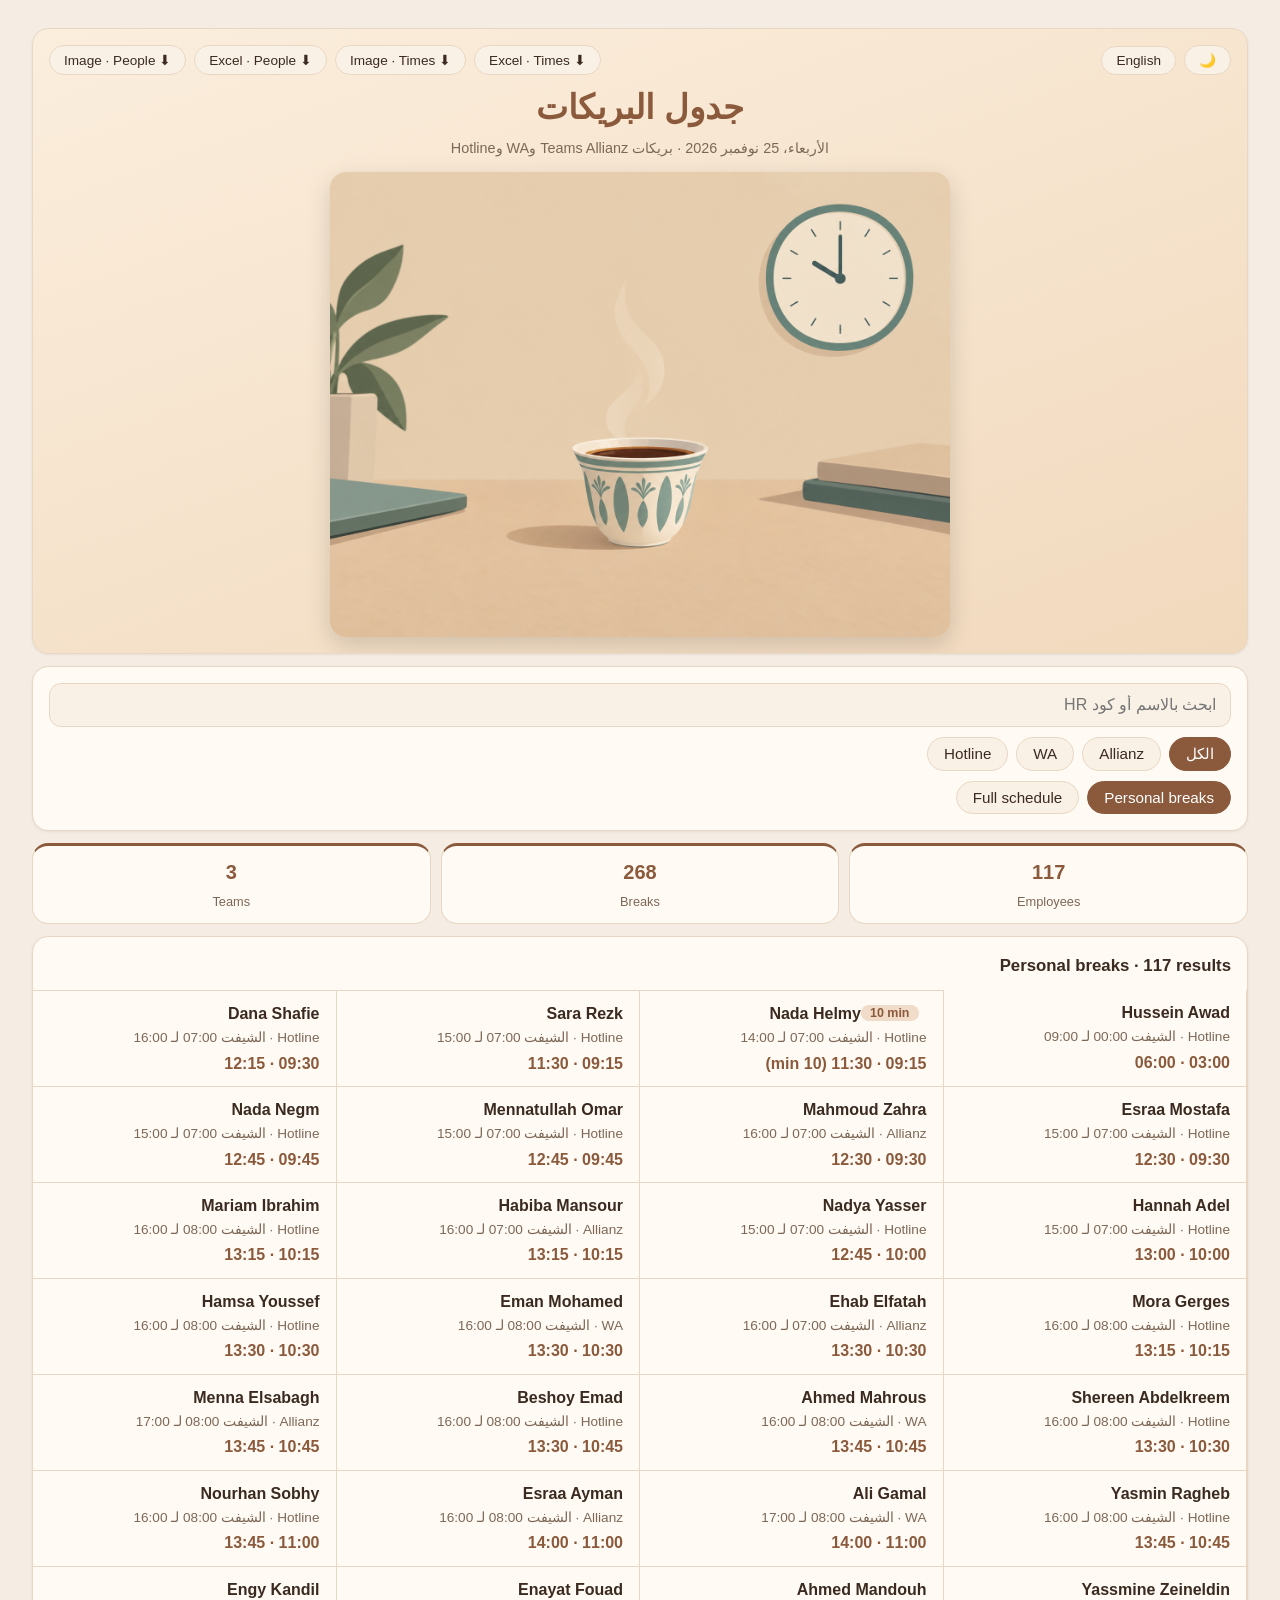
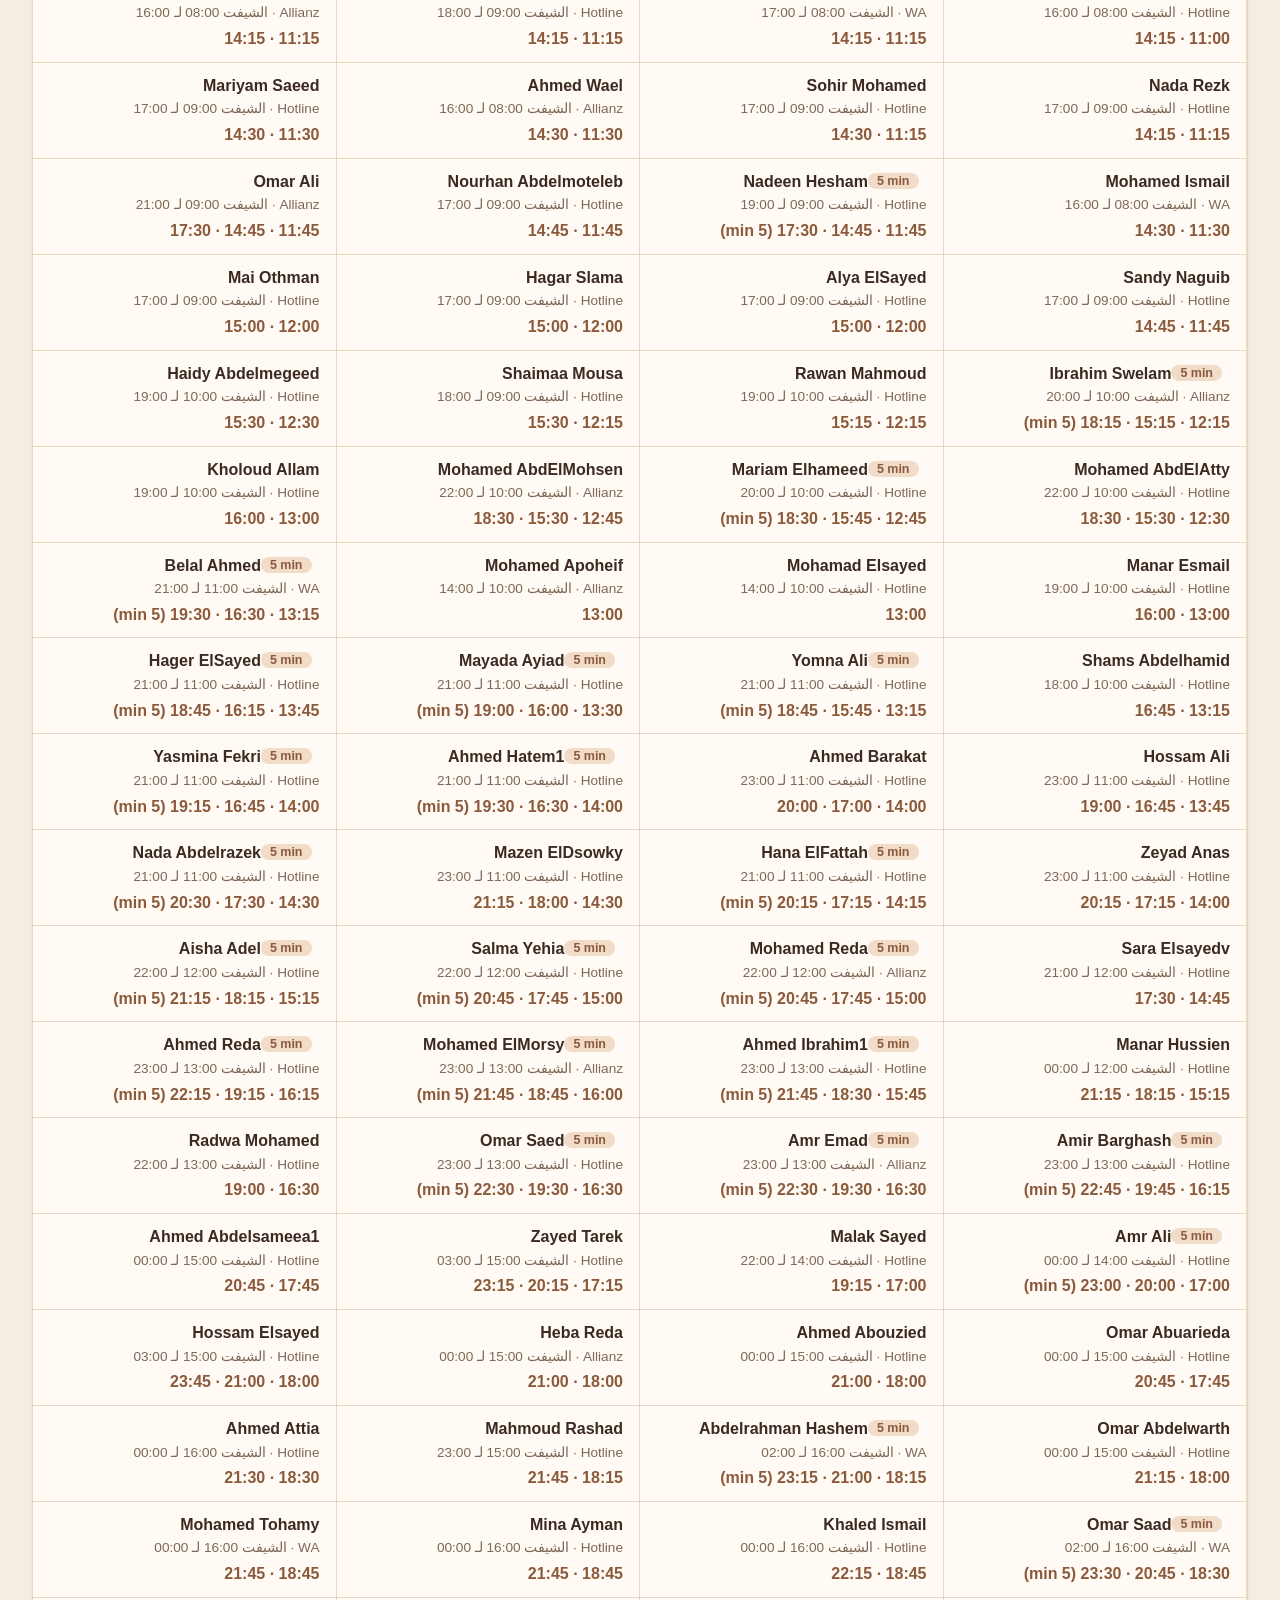
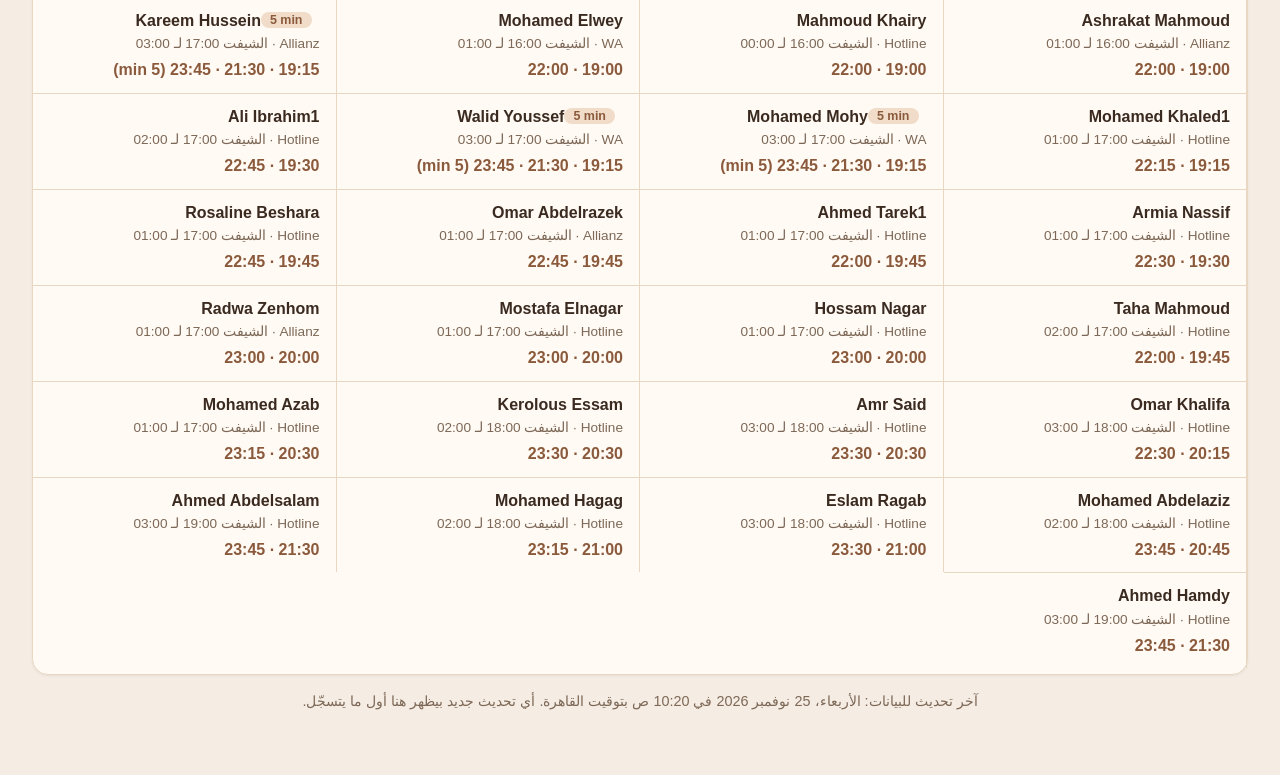
==== commit 24e2ede0: "People export as separate buttons" ====
--- a/index.html
+++ b/index.html
@@ -5,7 +5,7 @@
 <meta name="viewport" content="width=device-width, initial-scale=1">
 <meta name="description" content="جدول بريكات الفرق">
 <title>جدول البريكات</title>
-<link rel="stylesheet" href="app.css">
+<link rel="stylesheet" href="app.css?v=3">
 </head>
 <body>
 <div class="page">
@@ -15,7 +15,9 @@
       <button id="langBtn" class="tool-btn" type="button">English</button>
       <span class="tools-gap"></span>
       <button id="xlsBtn" class="tool-btn" type="button">⬇ Excel</button>
-      <button id="imgBtn" class="tool-btn" type="button">⬇ <span id="imgBtnLbl">صورة</span></button>
+      <button id="imgBtn" class="tool-btn" type="button">⬇ <span id="imgBtnLbl">Image</span></button>
+      <button id="pxlsBtn" class="tool-btn" type="button">⬇ Excel · People</button>
+      <button id="pimgBtn" class="tool-btn" type="button">⬇ Image · People</button>
     </div>
     <h1 id="title">جدول البريكات</h1>
     <p id="daydate" class="muted"></p>
@@ -37,6 +39,6 @@
   </footer>
 </div>
 <script src="config.js"></script>
-<script src="viewer.js"></script>
+<script src="viewer.js?v=3"></script>
 </body>
 </html>
--- a/app.css
+++ b/app.css
@@ -1,23 +1,27 @@
 :root {
-  --bg: #eef2f5;
-  --card: #ffffff;
-  --soft: #f9fafb;
-  --ink: #1f2a37;
-  --muted: #6b7280;
-  --accent: #0f766e;
-  --accent-soft: #d7efec;
-  --line: #e5e9ee;
+  --bg: #f5ede3;
+  --card: #fffaf4;
+  --soft: #faf1e6;
+  --ink: #3a2a20;
+  --muted: #7d6857;
+  --accent: #8b5a3c;
+  --accent-soft: #f0dcc8;
+  --line: #e8d7c3;
+  --h1: #fbeedd;
+  --h2: #f1d9bd;
   --radius: 16px;
 }
 body.dark {
-  --bg: #0e1620;
-  --card: #182635;
-  --soft: #101c29;
-  --ink: #e6edf3;
-  --muted: #93a3b3;
-  --accent: #2aa79d;
-  --accent-soft: #173c3a;
-  --line: #2b3d4d;
+  --bg: #17110d;
+  --card: #251a14;
+  --soft: #1d1410;
+  --ink: #f3e8db;
+  --muted: #b09a86;
+  --accent: #d89c63;
+  --accent-soft: #3b2a1e;
+  --line: #4a3626;
+  --h1: #2e2018;
+  --h2: #3a2819;
 }
 * { box-sizing: border-box; }
 html, body { margin: 0; padding: 0; }
@@ -28,6 +32,13 @@
   line-height: 1.6;
 }
 .page { max-width: 640px; margin: 0 auto; padding: 12px 12px 40px; }
+@media (min-width: 900px) {
+  .page { max-width: 1400px; padding: 16px 32px 48px; }
+  .page.narrow { max-width: 640px; }
+  .list { display: grid; grid-template-columns: repeat(auto-fill, minmax(300px, 1fr)); }
+  .list h2, .list .empty { grid-column: 1 / -1; }
+  .list .row { border-top: 1px solid var(--line); border-inline-start: 1px solid var(--line); }
+}
 .card {
   background: var(--card);
   border: 1px solid var(--line);
@@ -35,10 +46,15 @@
   padding: 16px;
   margin-top: 12px;
 }
-.hero { text-align: center; }
-.hero h1 { margin: 4px 0 2px; font-size: 1.5rem; }
+.hero { text-align: center; background: linear-gradient(160deg, var(--h1), var(--h2)); border-color: var(--line); overflow: hidden; }
+body.dark .hero { background: linear-gradient(160deg, var(--h1), var(--h2)); }
+.hero h1 { margin: 4px 0 2px; font-size: 1.75rem; color: var(--accent); }
 .hero .muted { margin: 0 0 10px; }
-.hero-img { width: 100%; max-width: 360px; border-radius: 12px; display: block; margin: 8px auto 0; }
+.hero-img { display: block; width: calc(100% + 32px); max-width: none; margin: 12px -16px -16px; border-radius: 0; }
+@media (min-width: 700px) {
+  .hero-img { width: 100%; max-width: 620px; margin: 12px auto 0; border-radius: 16px; box-shadow: 0 8px 24px rgba(0,0,0,.15); }
+  .hero h1 { font-size: 2.1rem; }
+}
 .muted { color: var(--muted); font-size: 0.9rem; }
 .search {
   width: 100%;
@@ -63,6 +79,8 @@
   font-family: inherit;
 }
 .chip.on { background: var(--accent); border-color: var(--accent); color: #fff; }
+body.dark .chip.on, body.dark .btn { color: #1a1109; }
+.card { box-shadow: 0 1px 3px rgba(0,0,0,.06); }
 .stats { display: flex; gap: 10px; margin-top: 12px; }
 .stat {
   flex: 1;
@@ -72,6 +90,7 @@
   text-align: center;
   padding: 10px 4px;
 }
+.stat { border-top: 3px solid var(--accent); }
 .stat b { display: block; font-size: 1.25rem; color: var(--accent); }
 .stat span { font-size: 0.8rem; color: var(--muted); }
 .list { padding: 6px 0; }
@@ -115,7 +134,7 @@
 .spin { text-align: center; color: var(--muted); padding: 30px; }
 .lbl { display: block; font-size: 0.9rem; color: var(--muted); margin: 12px 0 4px; }
 .file-in { display: block; width: 100%; padding: 10px; border: 1px dashed var(--line); border-radius: 12px; background: var(--soft); }
-.tools { display: flex; gap: 8px; align-items: center; margin-bottom: 6px; }
+.tools { display: flex; flex-wrap: wrap; gap: 8px; align-items: center; margin-bottom: 6px; }
 .tools-gap { flex: 1; }
 .tool-btn {
   border: 1px solid var(--line);
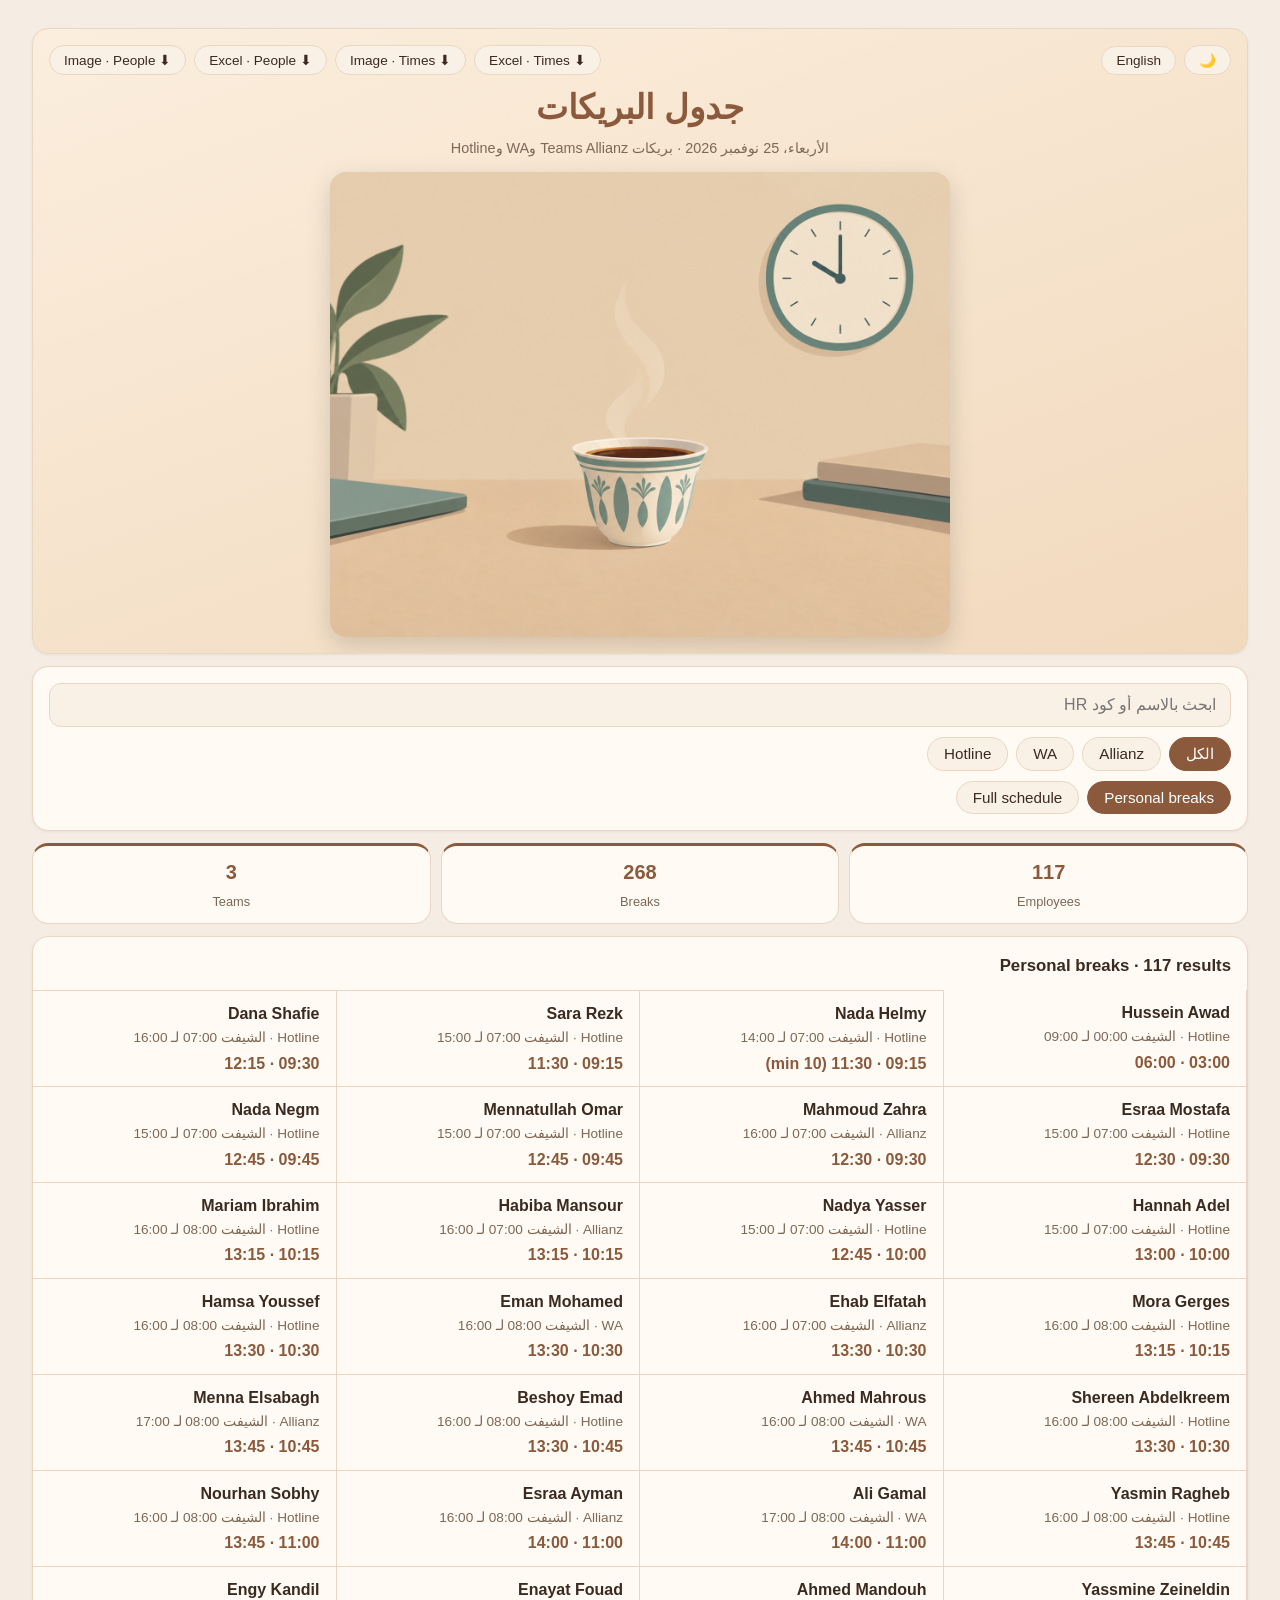
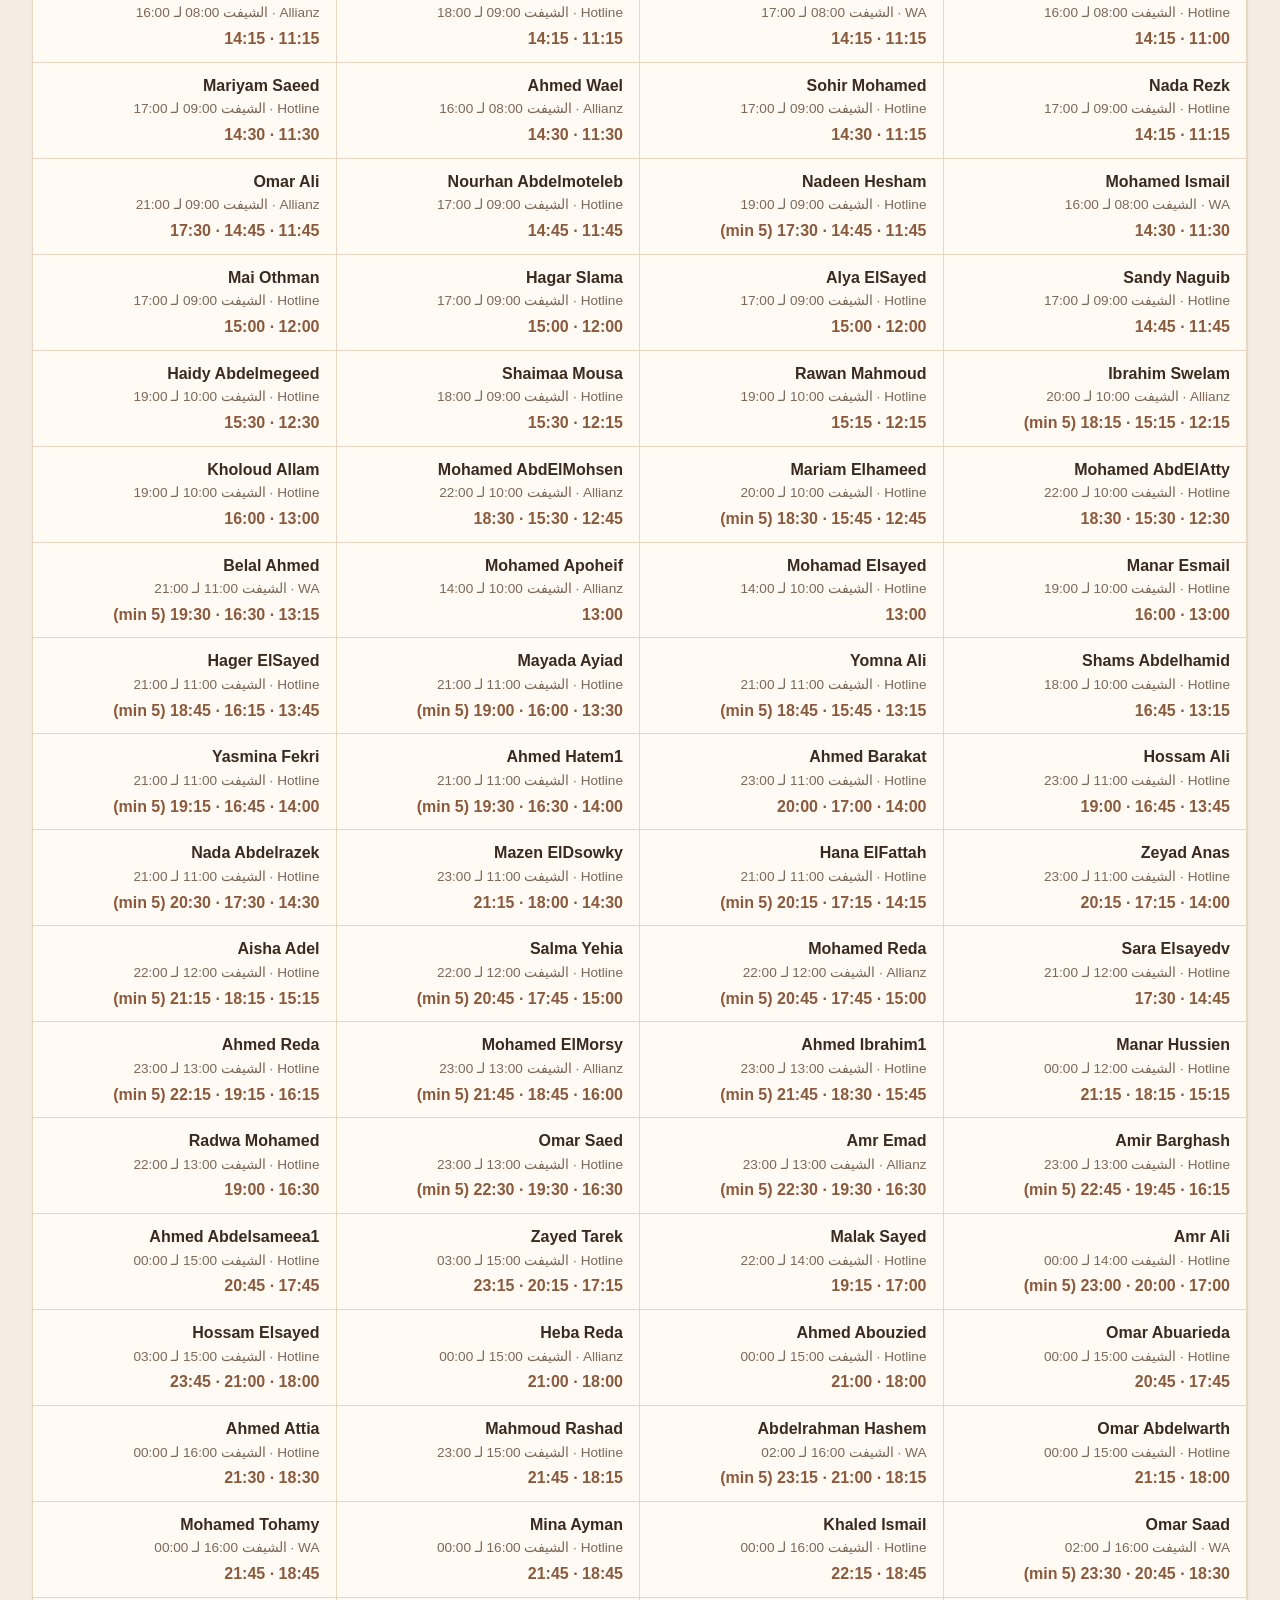
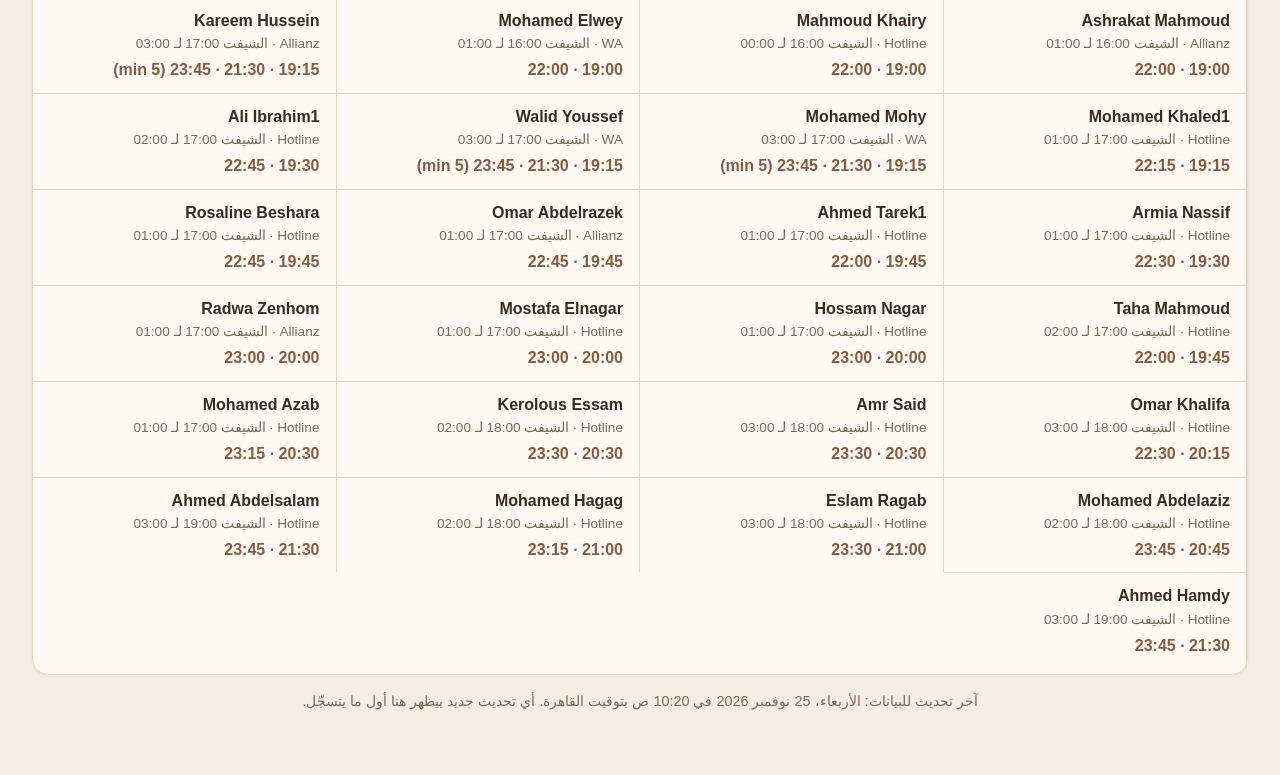
==== commit 69cc24ce: "Short breaks in parentheses, drop extra min" ====
--- a/index.html
+++ b/index.html
@@ -39,6 +39,6 @@
   </footer>
 </div>
 <script src="config.js"></script>
-<script src="viewer.js?v=3"></script>
+<script src="viewer.js?v=6"></script>
 </body>
 </html>
